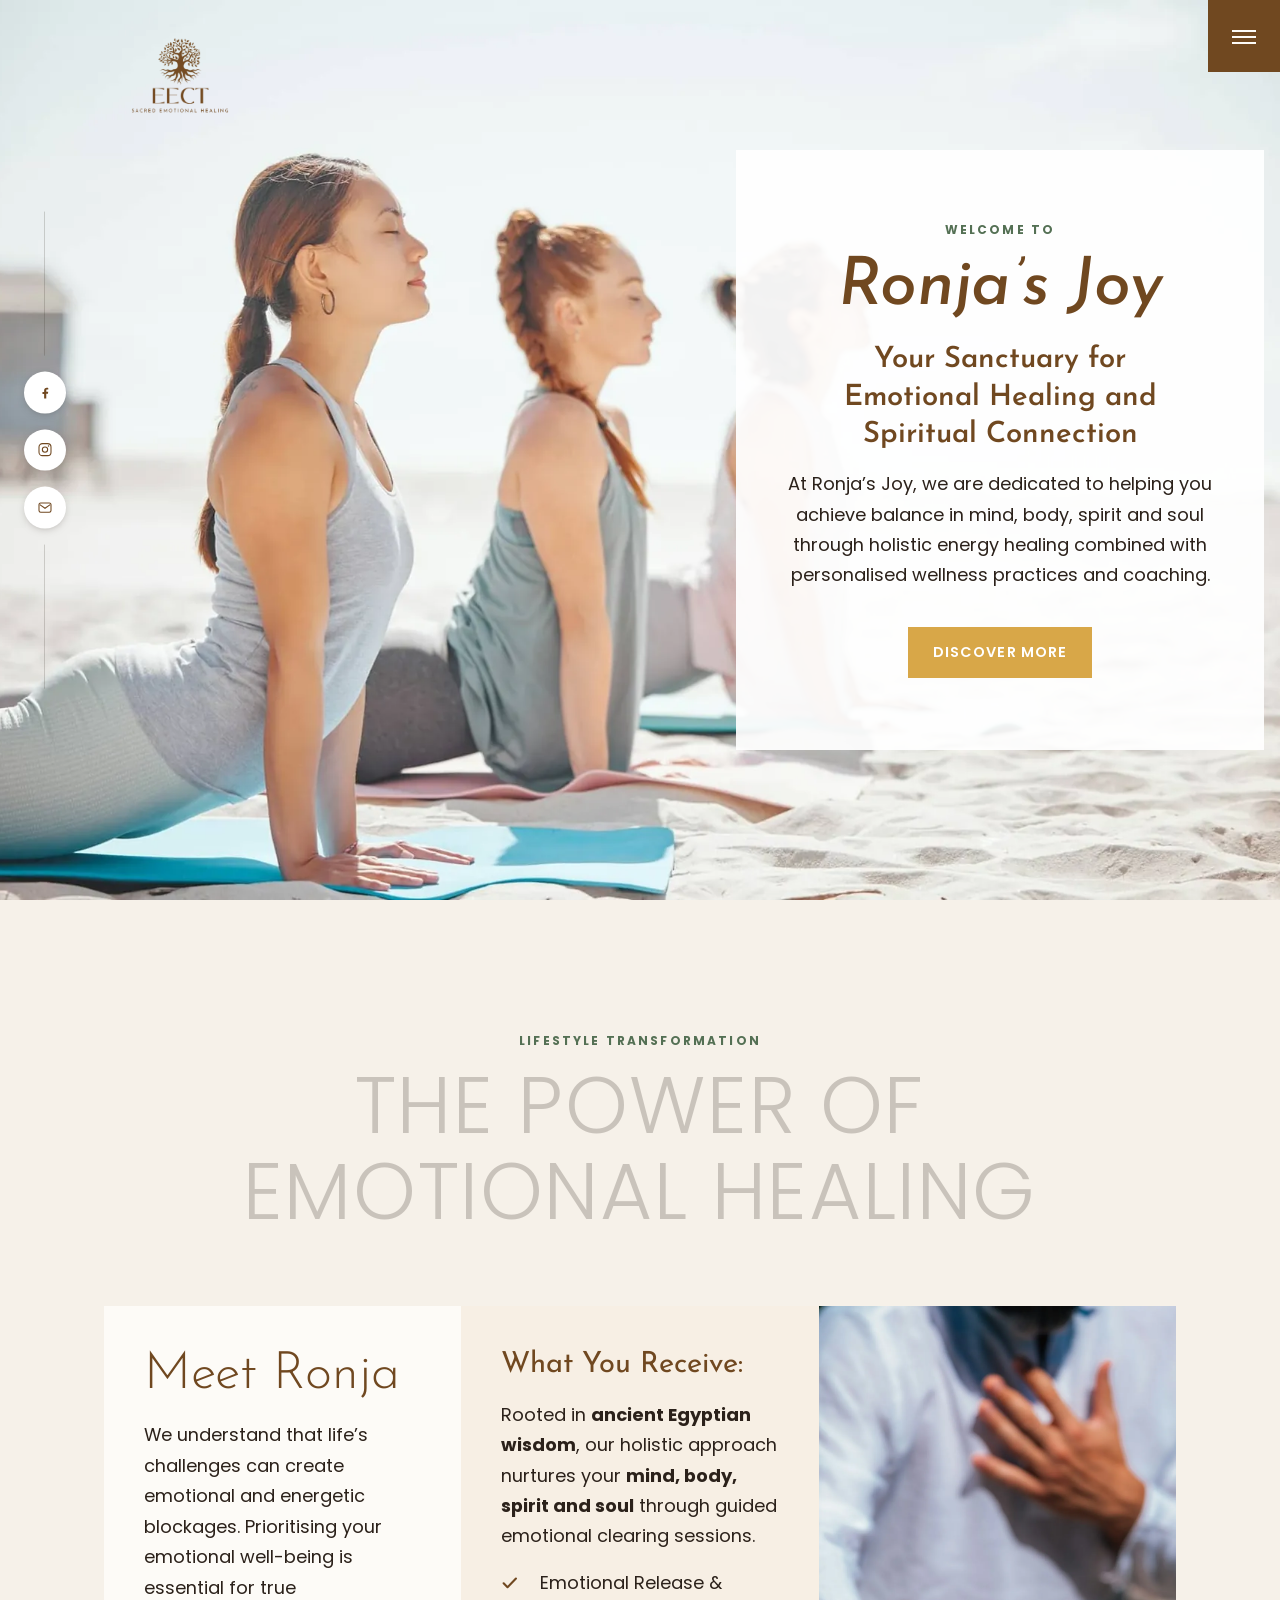
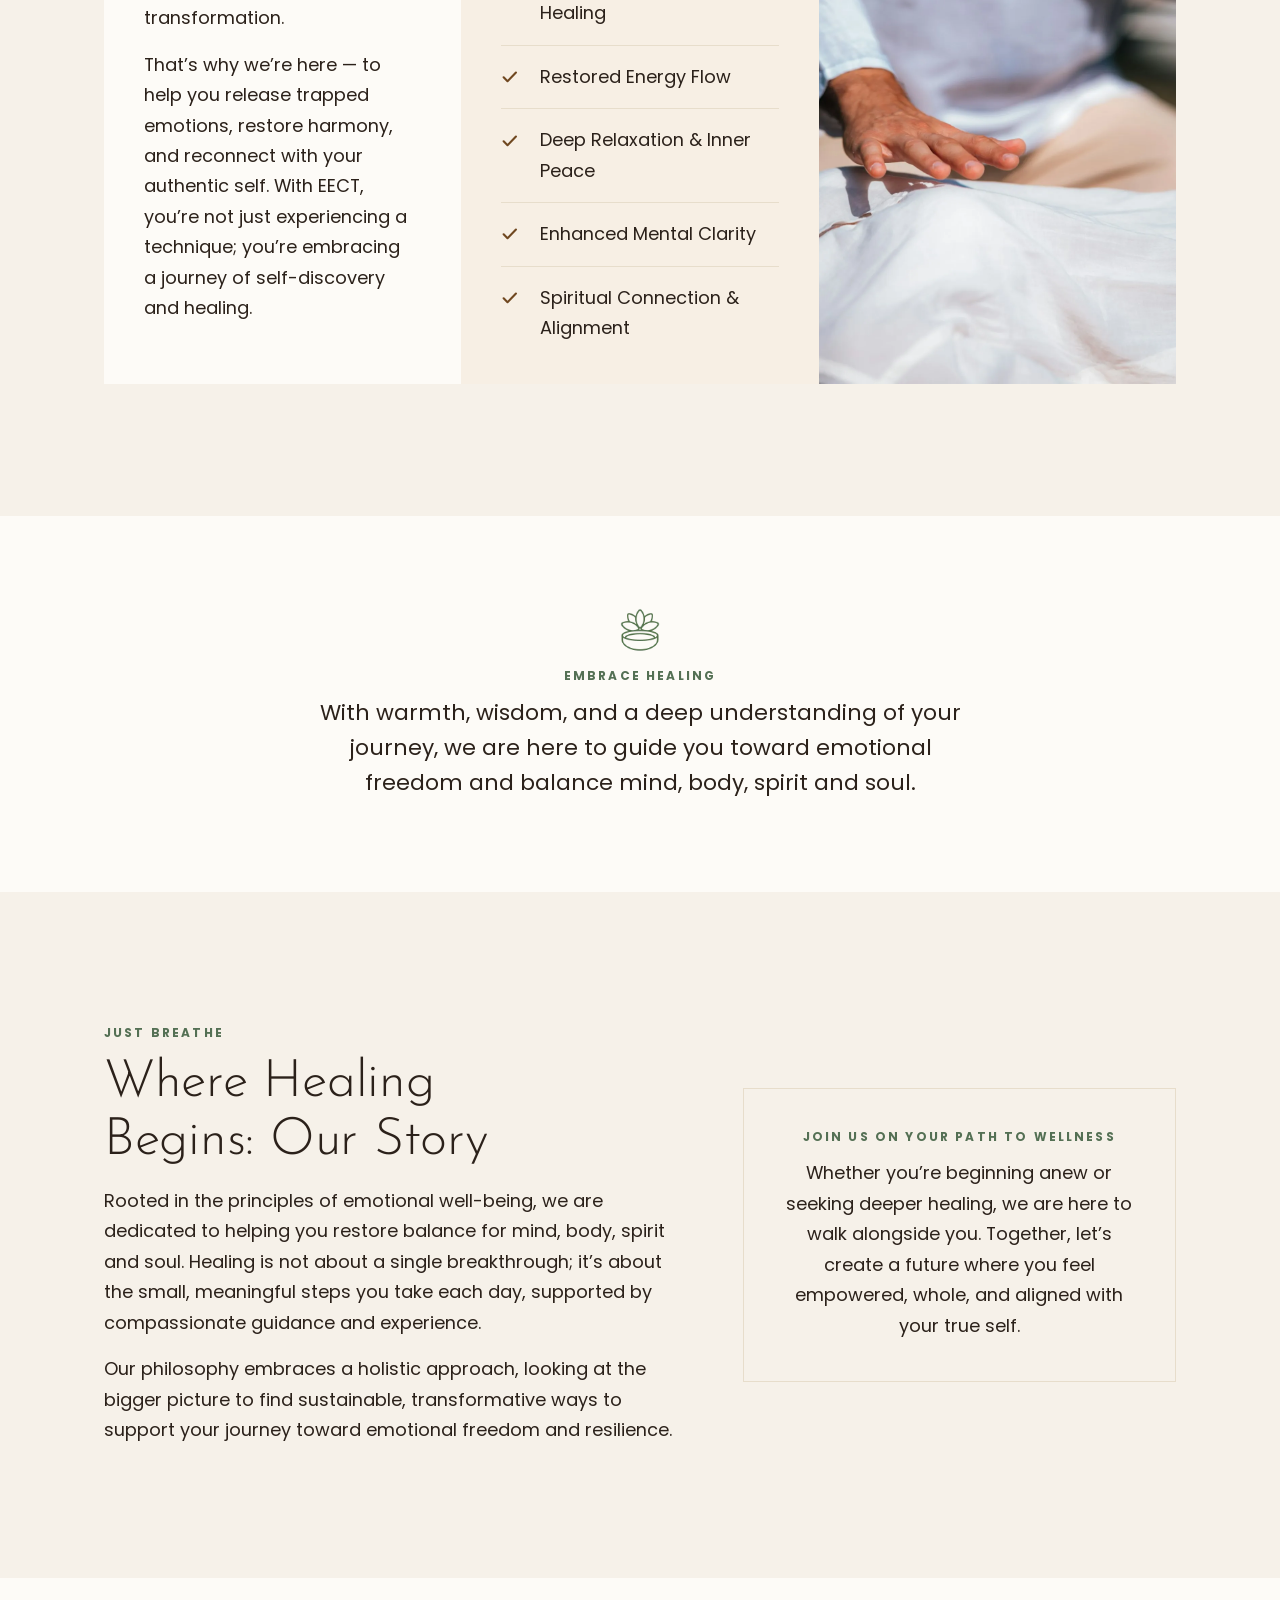
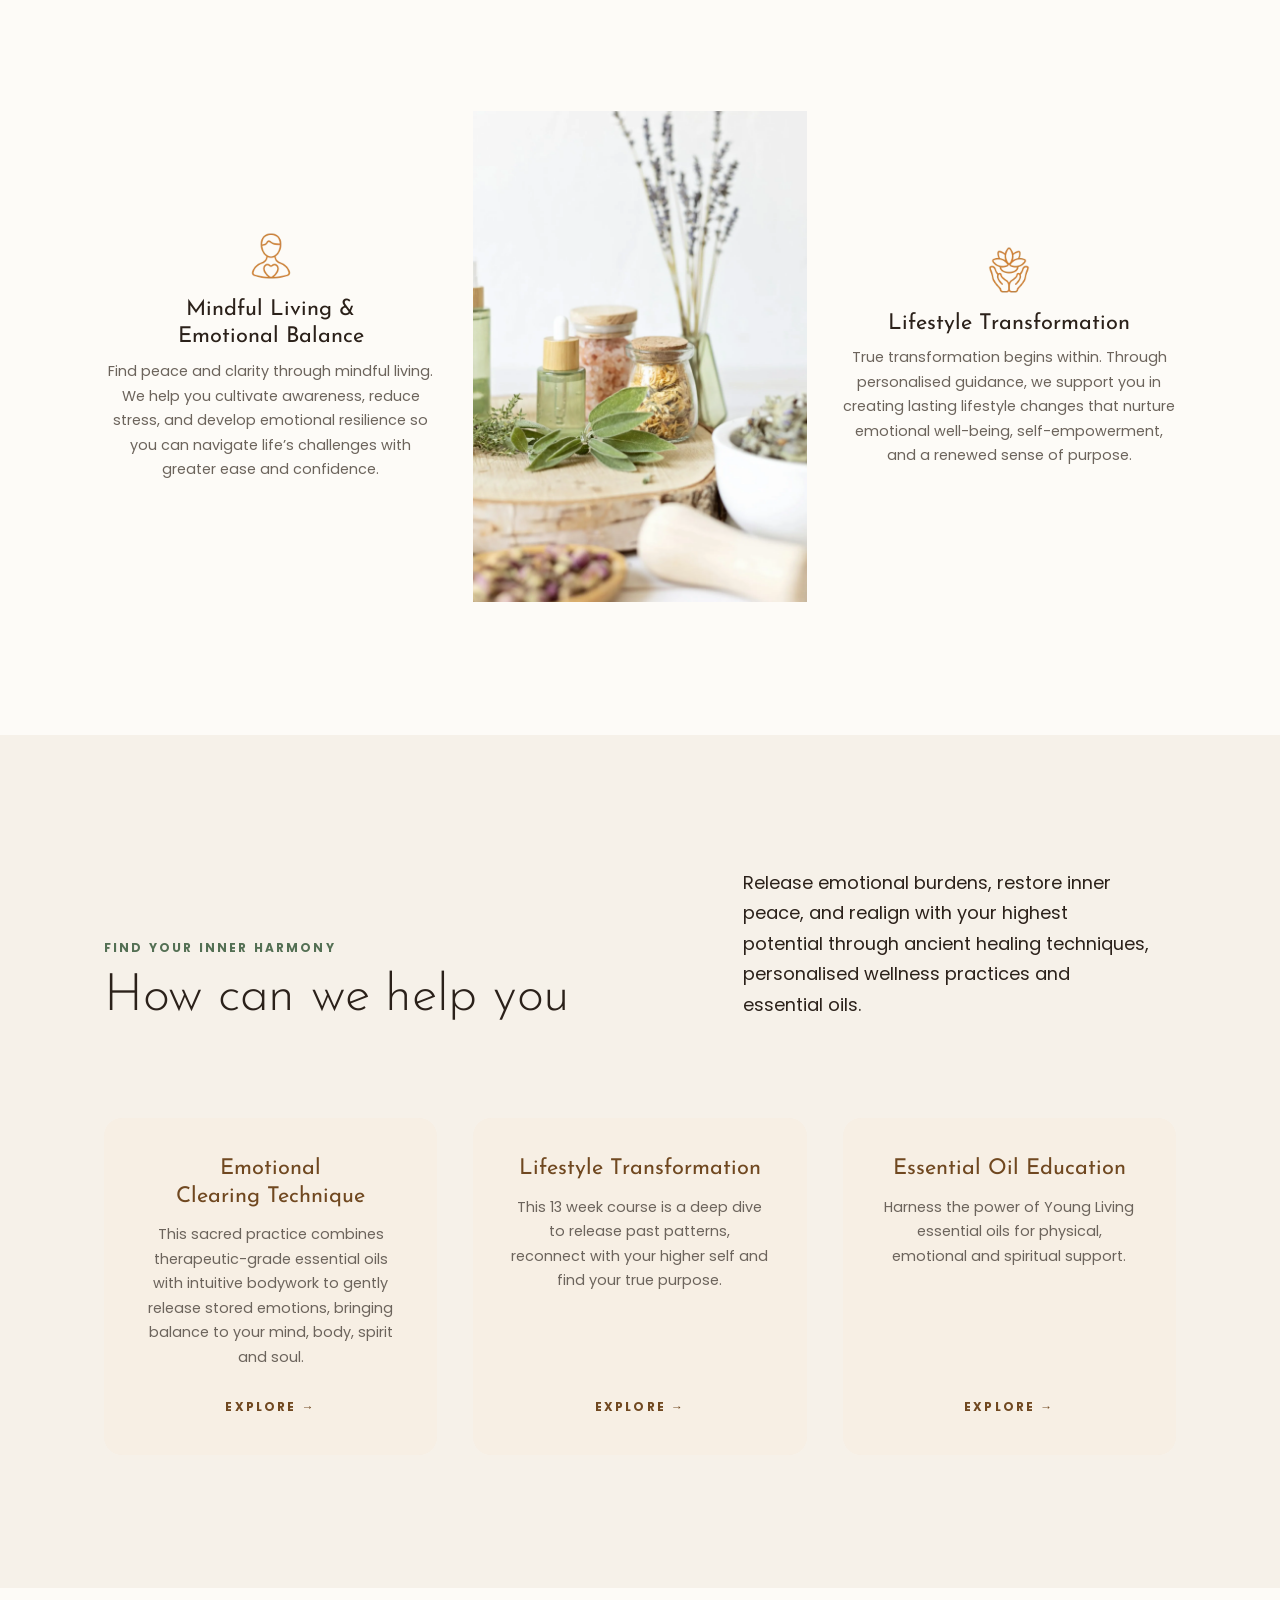
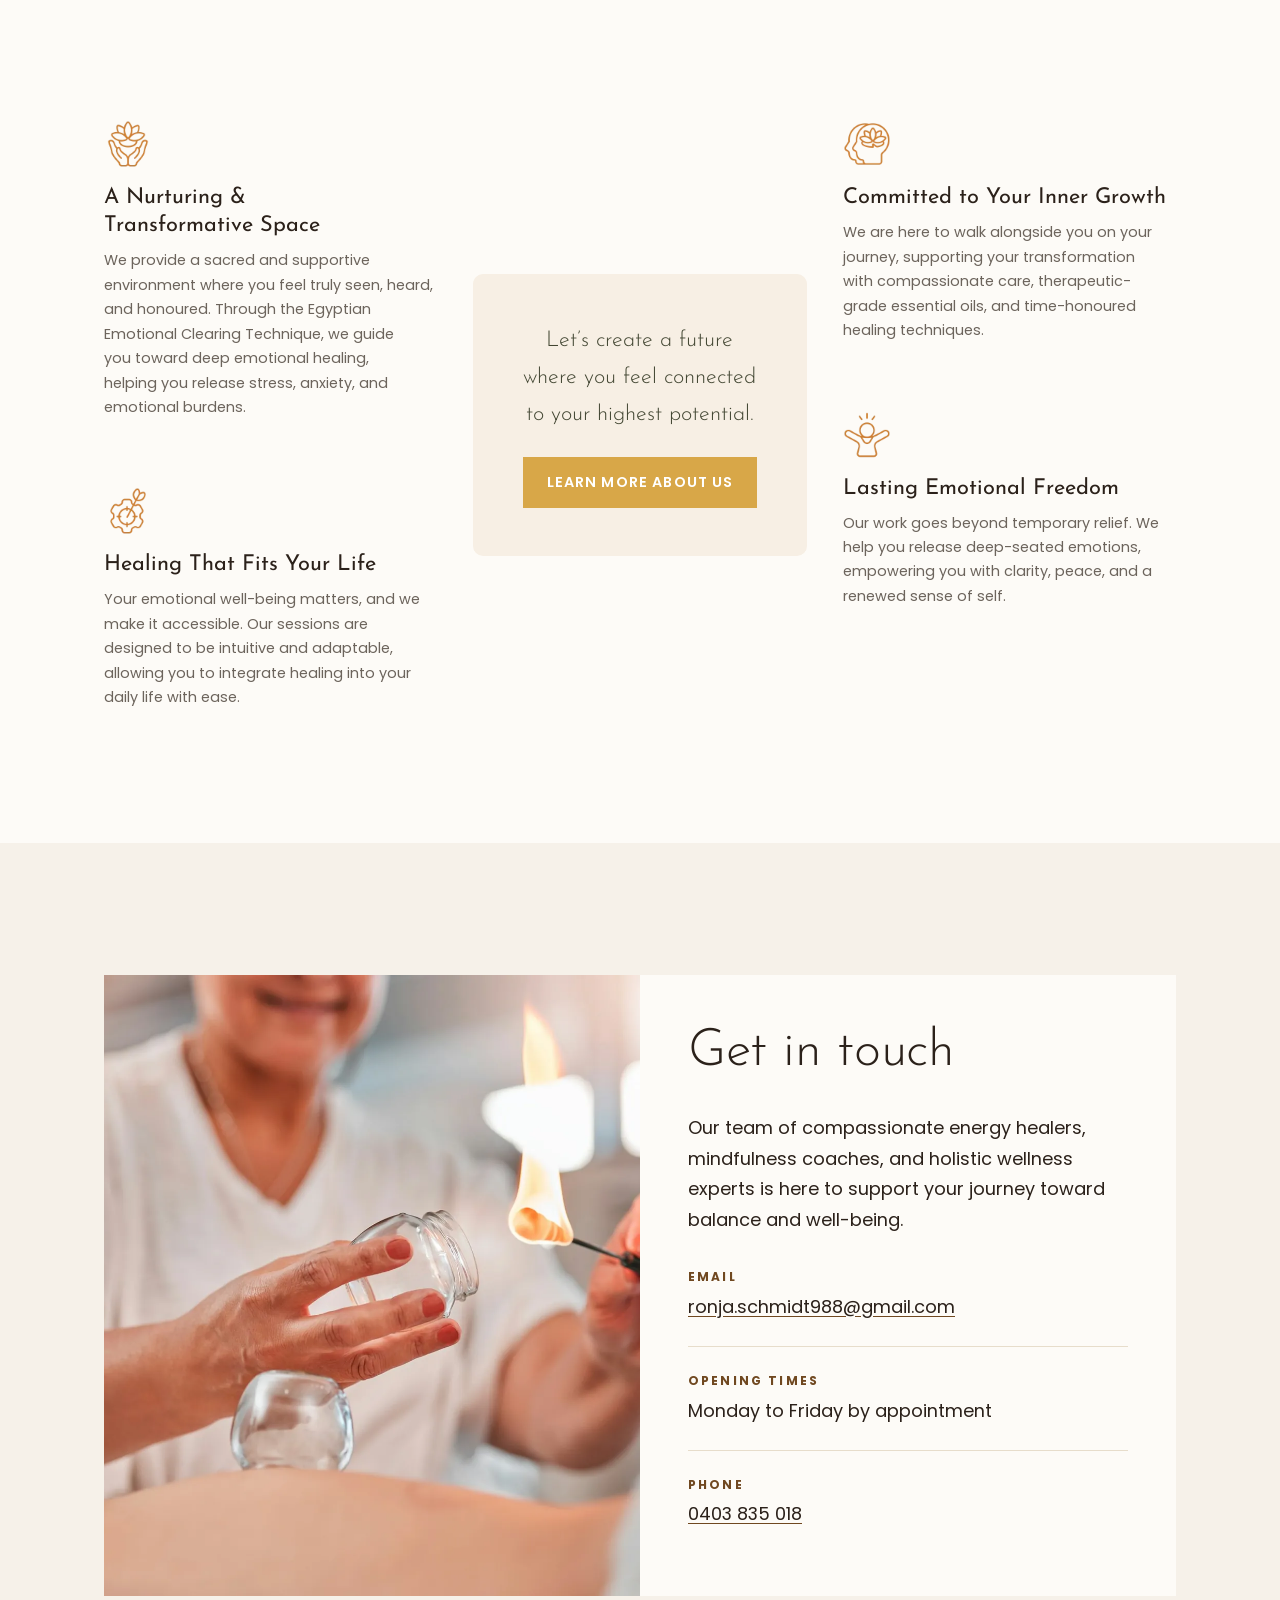
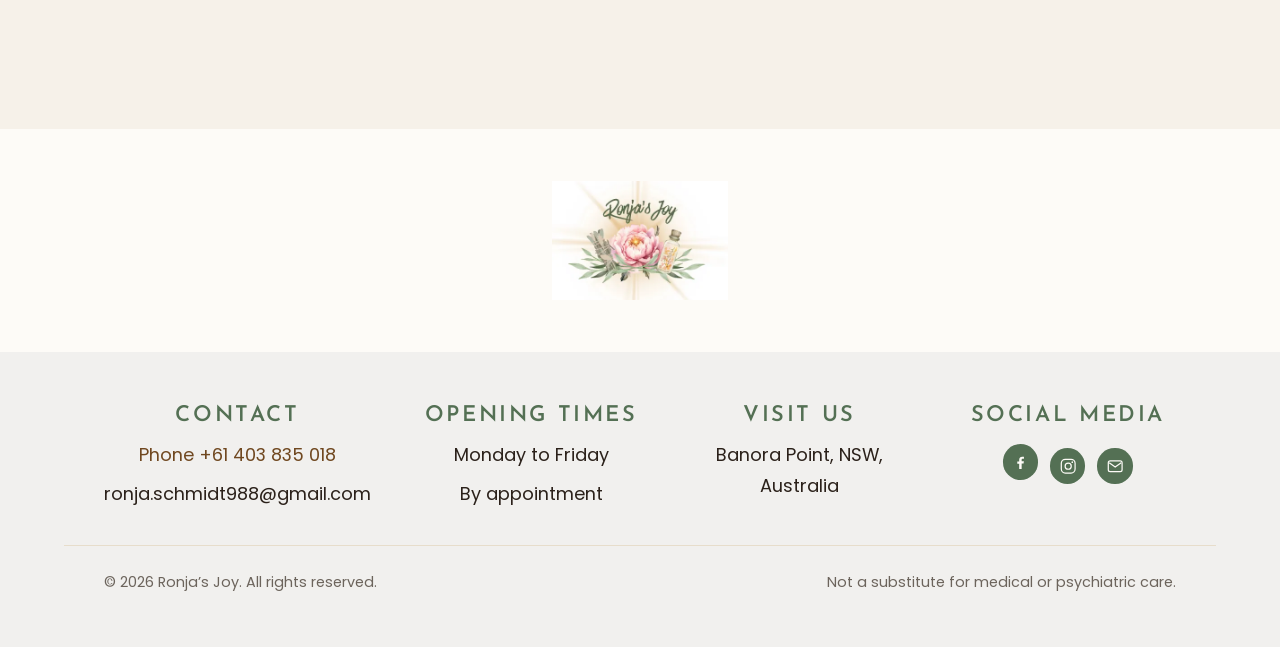
==== index.html @ b01e65f5 "Match hero and footer to the reference; square white-label buttons Buttons now follow the live site " ====
<!DOCTYPE html>
<html lang="en-AU">
<head>
<meta charset="utf-8">
<meta name="viewport" content="width=device-width, initial-scale=1">
<title>Ronja&rsquo;s Joy — Egyptian Emotional Clearing Technique</title>
<meta name="description" content="Ronja&#x27;s Joy offers the Egyptian Emotional Clearing Technique in Banora Point, NSW — holistic energy healing, personalised wellness practices and essential oil education.">
<link rel="icon" href="assets/img/favicon.svg" type="image/svg+xml">
<link rel="preconnect" href="https://fonts.googleapis.com">
<link rel="preconnect" href="https://fonts.gstatic.com" crossorigin>
<link href="https://fonts.googleapis.com/css2?family=Josefin+Sans:ital,wght@0,300;0,400;0,500;0,600;1,400;1,500;1,600&family=Poppins:wght@300;400;500;600&display=swap" rel="stylesheet">
<link rel="stylesheet" href="assets/styles.css">
<script src="assets/site.js" defer></script>
</head>
<body>

<a class="skip-link" href="#main">Skip to content</a>

<!-- ============================ SHARED HEADER ============================ -->
<header class="site-header">
  <div class="wrap header-inner">
    <a class="logo" href="index.html">
      <img src="assets/img/EECT-logo.webp" width="1563" height="1563" alt="Ronja’s Joy — EECT, Sacred Emotional Healing">
    </a>
  </div>
</header>

<button class="nav-toggle" type="button" data-nav-toggle aria-expanded="false" aria-controls="primary-nav">
  <span class="bars" aria-hidden="true"><span></span><span></span><span></span></span>
  <span data-nav-toggle-label>Menu</span>
</button>

      <ul class="social social-rail">
        <li><a href="#facebook-placeholder"><svg viewBox="0 0 24 24" aria-hidden="true" focusable="false"><path fill="currentColor" d="M13.9 21v-7.4h2.5l.4-2.9h-2.9V8.9c0-.8.2-1.4 1.4-1.4h1.6V4.9c-.3 0-1.2-.1-2.3-.1-2.3 0-3.9 1.4-3.9 4v2.2H8.2v2.9h2.5V21z"/></svg><span class="visually-hidden">Facebook</span></a></li>
        <li><a href="#instagram-placeholder"><svg viewBox="0 0 24 24" aria-hidden="true" focusable="false"><g fill="none" stroke="currentColor" stroke-width="1.6"><rect x="3" y="3" width="18" height="18" rx="5.2"/><circle cx="12" cy="12" r="4"/></g><circle cx="17.3" cy="6.7" r="1.1" fill="currentColor"/></svg><span class="visually-hidden">Instagram</span></a></li>
        <li><a href="mailto:ronja.schmidt988@gmail.com"><svg viewBox="0 0 24 24" aria-hidden="true" focusable="false"><g fill="none" stroke="currentColor" stroke-width="1.6"><rect x="3" y="5" width="18" height="14" rx="2.5"/><path d="m4.2 7.6 7.8 5.4 7.8-5.4"/></g></svg><span class="visually-hidden">Email</span></a></li>
      </ul>

<nav class="primary-nav" id="primary-nav" data-open="false" aria-label="Primary">
  <ul class="nav-list">
        <li><a href="index.html" aria-current="page">Home</a></li>
        <li><a href="about.html">About Us</a></li>
        <li><a href="services.html">Services</a></li>
        <li><a href="events.html">Events</a></li>
        <li><a href="contact.html">Contact Us</a></li>
  </ul>
      <ul class="social">
        <li><a href="#facebook-placeholder"><svg viewBox="0 0 24 24" aria-hidden="true" focusable="false"><path fill="currentColor" d="M13.9 21v-7.4h2.5l.4-2.9h-2.9V8.9c0-.8.2-1.4 1.4-1.4h1.6V4.9c-.3 0-1.2-.1-2.3-.1-2.3 0-3.9 1.4-3.9 4v2.2H8.2v2.9h2.5V21z"/></svg><span class="visually-hidden">Facebook</span></a></li>
        <li><a href="#instagram-placeholder"><svg viewBox="0 0 24 24" aria-hidden="true" focusable="false"><g fill="none" stroke="currentColor" stroke-width="1.6"><rect x="3" y="3" width="18" height="18" rx="5.2"/><circle cx="12" cy="12" r="4"/></g><circle cx="17.3" cy="6.7" r="1.1" fill="currentColor"/></svg><span class="visually-hidden">Instagram</span></a></li>
        <li><a href="mailto:ronja.schmidt988@gmail.com"><svg viewBox="0 0 24 24" aria-hidden="true" focusable="false"><g fill="none" stroke="currentColor" stroke-width="1.6"><rect x="3" y="5" width="18" height="14" rx="2.5"/><path d="m4.2 7.6 7.8 5.4 7.8-5.4"/></g></svg><span class="visually-hidden">Email</span></a></li>
      </ul>
</nav>

<main id="main">

  <!-- HERO — photograph beside a raised card of centred text -->
  <section class="hero-split">
    <div class="hero-media"><img src="assets/img/team-yoga-on-beach-relax-meditation-in-nature-and-zen-during-pilates-class-at-the-sea-collaborati-1.webp" width="1800" height="1201" alt="Three people in a slow, grounded practice on the beach at sunrise."></div>
    <div class="hero-card">
      <div class="stack">
        <p class="eyebrow">Welcome to</p>
        <h1>Ronja&rsquo;s Joy</h1>
        <p class="hero-promise">Your Sanctuary for Emotional Healing and Spiritual Connection</p>
        <p>At Ronja&rsquo;s Joy, we are dedicated to helping you achieve balance in mind, body, spirit and soul through holistic energy healing combined with personalised wellness practices and coaching.</p>
        <div class="btn-row" style="justify-content:center">
          <a class="btn btn--primary" href="about.html">Discover more</a>
        </div>
      </div>
    </div>
  </section>

  <!-- Oversized pale divider heading -->
  <section class="section section--linen section--flush-bottom">
    <div class="wrap stack stack--center">
      <p class="eyebrow">Lifestyle Transformation</p>
      <p class="watermark">The Power of Emotional Healing</p>
    </div>
  </section>

  <!-- Meet Ronja | What You Receive | photograph -->
  <section class="section section--flush-top section--linen">
    <div class="wrap trio trio--flush">
      <div class="trio-card">
        <h2>Meet Ronja</h2>
        <p>We understand that life&rsquo;s challenges can create emotional and energetic blockages. Prioritising your emotional well-being is essential for true transformation.</p>
        <p>That&rsquo;s why we&rsquo;re here &mdash; to help you release trapped emotions, restore harmony, and reconnect with your authentic self. With EECT, you&rsquo;re not just experiencing a technique; you&rsquo;re embracing a journey of self-discovery and healing.</p>
      </div>
      <div class="trio-card trio-card--beige">
        <h3>What You Receive:</h3>
        <p>Rooted in <strong>ancient Egyptian wisdom</strong>, our holistic approach nurtures your <strong>mind, body, spirit and soul</strong> through guided emotional clearing sessions.</p>
        <ul class="checklist">
          <li><span class="tick" aria-hidden="true"><svg viewBox="0 0 20 20" fill="none" stroke="currentColor" stroke-width="2.4" stroke-linecap="round" stroke-linejoin="round"><path d="m3 10.6 4.4 4.4L17 5.2"/></svg></span><span>Emotional Release &amp; Healing</span></li>
          <li><span class="tick" aria-hidden="true"><svg viewBox="0 0 20 20" fill="none" stroke="currentColor" stroke-width="2.4" stroke-linecap="round" stroke-linejoin="round"><path d="m3 10.6 4.4 4.4L17 5.2"/></svg></span><span>Restored Energy Flow</span></li>
          <li><span class="tick" aria-hidden="true"><svg viewBox="0 0 20 20" fill="none" stroke="currentColor" stroke-width="2.4" stroke-linecap="round" stroke-linejoin="round"><path d="m3 10.6 4.4 4.4L17 5.2"/></svg></span><span>Deep Relaxation &amp; Inner Peace</span></li>
          <li><span class="tick" aria-hidden="true"><svg viewBox="0 0 20 20" fill="none" stroke="currentColor" stroke-width="2.4" stroke-linecap="round" stroke-linejoin="round"><path d="m3 10.6 4.4 4.4L17 5.2"/></svg></span><span>Enhanced Mental Clarity</span></li>
          <li><span class="tick" aria-hidden="true"><svg viewBox="0 0 20 20" fill="none" stroke="currentColor" stroke-width="2.4" stroke-linecap="round" stroke-linejoin="round"><path d="m3 10.6 4.4 4.4L17 5.2"/></svg></span><span>Spiritual Connection &amp; Alignment</span></li>
        </ul>
      </div>
      <div class="trio-media"><img src="assets/img/reiki-healing-session-2.webp" width="1333" height="2000" alt="A practitioner&amp;rsquo;s hands resting gently during a healing session."></div>
    </div>
  </section>

  <!-- Embrace Healing -->
  <section class="section section--tight section--paper">
    <div class="wrap wrap--narrow stack stack--center">
      <img src="assets/img/Spa-1.webp" width="64" height="64" alt="" style="width:2.75rem;height:2.75rem">
      <p class="eyebrow">Embrace Healing</p>
      <p class="lede">With warmth, wisdom, and a deep understanding of your journey, we are here to guide you toward emotional freedom and balance mind, body, spirit and soul.</p>
    </div>
  </section>

  <!-- Our story | Join us panel -->
  <section class="section section--linen">
    <div class="wrap split split--wide-text">
      <div class="stack">
        <p class="eyebrow">Just Breathe</p>
        <h2>Where Healing Begins: Our Story</h2>
        <p>Rooted in the principles of emotional well-being, we are dedicated to helping you restore balance for mind, body, spirit and soul. Healing is not about a single breakthrough; it&rsquo;s about the small, meaningful steps you take each day, supported by compassionate guidance and experience.</p>
        <p>Our philosophy embraces a holistic approach, looking at the bigger picture to find sustainable, transformative ways to support your journey toward emotional freedom and resilience.</p>
      </div>
      <div class="bordered-panel stack stack--center">
        <p class="eyebrow">Join Us on Your Path to Wellness</p>
        <p>Whether you&rsquo;re beginning anew or seeking deeper healing, we are here to walk alongside you. Together, let&rsquo;s create a future where you feel empowered, whole, and aligned with your true self.</p>
      </div>
    </div>
  </section>

  <!-- Two icon blocks flanking a photograph -->
  <section class="section section--paper">
    <div class="wrap trio trio--flank">
      <article class="feature feature--center">
        <img src="assets/img/Wellbeing_updated-1.webp" width="64" height="64" alt="">
        <h3>Mindful Living &amp; Emotional Balance</h3>
        <p>Find peace and clarity through mindful living. We help you cultivate awareness, reduce stress, and develop emotional resilience so you can navigate life&rsquo;s challenges with greater ease and confidence.</p>
      </article>
      <div class="trio-media"><img src="assets/img/botanical-blends-herbs-essencial-oils-for-naturopathy-1.webp" width="1357" height="2000" alt="Essential oil bottles arranged with fresh herbs and botanicals."></div>
      <article class="feature feature--center">
        <img src="assets/img/Spirituality_updated-1.webp" width="64" height="64" alt="">
        <h3>Lifestyle Transformation</h3>
        <p>True transformation begins within. Through personalised guidance, we support you in creating lasting lifestyle changes that nurture emotional well-being, self-empowerment, and a renewed sense of purpose.</p>
      </article>
    </div>
  </section>

  <!-- Services -->
  <section class="section section--linen">
    <div class="wrap split split--wide-text intro-split">
      <div class="stack">
        <p class="eyebrow">Find Your Inner Harmony</p>
        <h2>How can we help you</h2>
      </div>
      <div class="stack">
        <p>Release emotional burdens, restore inner peace, and realign with your highest potential through ancient healing techniques, personalised wellness practices and essential oils.</p>
      </div>
    </div>
    <div class="wrap cards section-body">
      <a class="card card--beige" href="services.html#emotional-clearing">
        <h3>Emotional Clearing Technique</h3>
        <p>This sacred practice combines therapeutic-grade essential oils with intuitive bodywork to gently release stored emotions, bringing balance to your mind, body, spirit and soul.</p>
        <span class="card-more" aria-hidden="true">Explore &rarr;</span>
      </a>
      <a class="card card--beige" href="services.html#deep-emotional-healing">
        <h3>Lifestyle Transformation</h3>
        <p>This 13 week course is a deep dive to release past patterns, reconnect with your higher self and find your true purpose.</p>
        <span class="card-more" aria-hidden="true">Explore &rarr;</span>
      </a>
      <a class="card card--beige" href="services.html#essential-oil-education">
        <h3>Essential Oil Education</h3>
        <p>Harness the power of Young Living essential oils for physical, emotional and spiritual support.</p>
        <span class="card-more" aria-hidden="true">Explore &rarr;</span>
      </a>
    </div>
  </section>

  <!-- Four features flanking a pull panel -->
  <section class="section section--paper">
    <div class="wrap trio trio--flank">
      <div class="stack">
      <article class="feature">
        <img src="assets/img/Spirituality_updated-1.webp" width="64" height="64" alt="">
        <h3>A Nurturing &amp; Transformative Space</h3>
        <p>We provide a sacred and supportive environment where you feel truly seen, heard, and honoured. Through the Egyptian Emotional Clearing Technique, we guide you toward deep emotional healing, helping you release stress, anxiety, and emotional burdens.</p>
      </article>
      <article class="feature">
        <img src="assets/img/Target-life_updated-1.webp" width="64" height="64" alt="">
        <h3>Healing That Fits Your Life</h3>
        <p>Your emotional well-being matters, and we make it accessible. Our sessions are designed to be intuitive and adaptable, allowing you to integrate healing into your daily life with ease.</p>
      </article>
      </div>
      <div class="pull-panel">
        <p>Let&rsquo;s create a future where you feel connected to your highest potential.</p>
        <a class="btn btn--primary" href="about.html">Learn more about us</a>
      </div>
      <div class="stack">
      <article class="feature">
        <img src="assets/img/Relax_updated-1.webp" width="64" height="64" alt="">
        <h3>Committed to Your Inner Growth</h3>
        <p>We are here to walk alongside you on your journey, supporting your transformation with compassionate care, therapeutic-grade essential oils, and time-honoured healing techniques.</p>
      </article>
      <article class="feature">
        <img src="assets/img/Harmony_updated-1.webp" width="64" height="64" alt="">
        <h3>Lasting Emotional Freedom</h3>
        <p>Our work goes beyond temporary relief. We help you release deep-seated emotions, empowering you with clarity, peace, and a renewed sense of self.</p>
      </article>
      </div>
    </div>
  </section>

  <!-- Get in touch: photograph beside a raised card -->
  <section class="section section--linen">
    <div class="wrap contact-split">
      <div class="contact-media"><img src="assets/img/woman-hands-or-flame-for-cupping-therapy-in-spa-hotel-salon-or-holistic-chinese-treatment-for-pai-1.webp" width="1800" height="1201" alt="A warm treatment room during a holistic therapy session."></div>
      <div class="contact-card stack">
        <h2>Get in touch</h2>
        <p>Our team of compassionate energy healers, mindfulness coaches, and holistic wellness experts is here to support your journey toward balance and well-being.</p>
        <dl class="detail-list">
          <div><dt>Email</dt><dd><a href="mailto:ronja.schmidt988@gmail.com">ronja.schmidt988@gmail.com</a></dd></div>
          <div><dt>Opening times</dt><dd>Monday to Friday by appointment</dd></div>
          <div><dt>Phone</dt><dd><a href="tel:+61403835018">0403 835 018</a></dd></div>
        </dl>
      </div>
    </div>
  </section>

</main>

<button class="to-top" type="button" data-to-top aria-label="Back to top">
  <svg viewBox="0 0 24 24" fill="none" stroke="currentColor" stroke-width="2.2" stroke-linecap="round" stroke-linejoin="round" aria-hidden="true"><path d="m6 15 6-6 6 6"/></svg>
</button>

<!-- ============================ SHARED FOOTER ============================ -->
<div class="footer-mark">
  <a href="index.html"><img src="assets/img/3904BA5A-FEE7-421E-B417-78B92854837F-e1760334611894.webp" width="392" height="266" alt="Ronja’s Joy"></a>
</div>

<footer class="site-footer">
  <div class="wrap footer-grid">
    <div class="footer-col">
      <h2>Contact</h2>
      <ul><li><a href="tel:+61403835018">Phone +61 403 835 018</a></li>
      <li><a href="mailto:ronja.schmidt988@gmail.com">ronja.schmidt988@gmail.com</a></li></ul>
    </div>
    <div class="footer-col">
      <h2>Opening Times</h2>
      <ul><li>Monday to Friday</li><li>By appointment</li></ul>
    </div>
    <div class="footer-col">
      <h2>Visit Us</h2>
      <ul><li>Banora Point, NSW, Australia</li></ul>
    </div>
    <div class="footer-col">
      <h2>Social Media</h2>
      <ul class="social">
        <li><a href="#facebook-placeholder"><svg viewBox="0 0 24 24" aria-hidden="true" focusable="false"><path fill="currentColor" d="M13.9 21v-7.4h2.5l.4-2.9h-2.9V8.9c0-.8.2-1.4 1.4-1.4h1.6V4.9c-.3 0-1.2-.1-2.3-.1-2.3 0-3.9 1.4-3.9 4v2.2H8.2v2.9h2.5V21z"/></svg><span class="visually-hidden">Facebook</span></a></li>
        <li><a href="#instagram-placeholder"><svg viewBox="0 0 24 24" aria-hidden="true" focusable="false"><g fill="none" stroke="currentColor" stroke-width="1.6"><rect x="3" y="3" width="18" height="18" rx="5.2"/><circle cx="12" cy="12" r="4"/></g><circle cx="17.3" cy="6.7" r="1.1" fill="currentColor"/></svg><span class="visually-hidden">Instagram</span></a></li>
        <li><a href="mailto:ronja.schmidt988@gmail.com"><svg viewBox="0 0 24 24" aria-hidden="true" focusable="false"><g fill="none" stroke="currentColor" stroke-width="1.6"><rect x="3" y="5" width="18" height="14" rx="2.5"/><path d="m4.2 7.6 7.8 5.4 7.8-5.4"/></g></svg><span class="visually-hidden">Email</span></a></li>
      </ul>
    </div>
  </div>

  <div class="wrap footer-bottom">
    <p>&copy; 2026 Ronja&rsquo;s Joy. All rights reserved.</p>
    <p>Not a substitute for medical or psychiatric care.</p>
  </div>
</footer>

</body>
</html>
---- assets/styles.css ----
/* ==========================================================================
   Wildlight Wellness — single stylesheet
   Everything derives from the tokens in :root. Change the six brand colours
   there and the whole site follows.
   Sections:  1 Tokens  2 Reset  3 Typography  4 Layout  5 Components
              6 Header/Nav  7 Hero + breathing ring  8 Page blocks
              9 Footer  10 Responsive  11 Reduced motion
   ========================================================================== */

/* --------------------------------------------------------------------------
   1. TOKENS  — brand colours live here (see README "Swap in your own content")
   -------------------------------------------------------------------------- */
:root {
  /* Brand palette — warm, earthy, muted.
     Every mix below was contrast-checked; see README "Colour and contrast". */
  --ink:   #2B211A;   /* body text, dark bands (warm near-black) */
  --sage:  #586848;   /* olive, sampled from the footer logo mark */
  --brass: #704820;   /* THE brand brown, sampled from the EECT logo */
  --linen: #F6F1E9;   /* warm cream page base */
  --mist:  #E7DDCB;   /* warm sand; cards, dividers */
  --paper: #FDFBF7;   /* warm off-white raised surfaces */
  --gold:  #D8A748;   /* CTA buttons, taken from the live site */
  --green: #547054;   /* eyebrows and social chips (darkened from the live
                         site's lighter green, which missed AA on cream) */
  --card:  #F7EFE4;   /* beige content cards */

  /* Derived roles — nothing below should use a raw hex value.
     The mix percentages are chosen so each role clears WCAG AA (4.5:1)
     against the surface it sits on. Changing them can break that. */
  --bg-base:      var(--linen);
  --bg-raised:    var(--paper);
  --bg-band:      var(--ink);
  --text:         var(--ink);
  --text-muted:   color-mix(in srgb, var(--ink) 68%, var(--linen));   /* 4.92 */
  --text-on-dark: var(--linen);
  --text-on-dark-muted: color-mix(in srgb, var(--linen) 74%, var(--ink)); /* 7.77 */
  --rule:         var(--mist);
  --rule-on-dark: color-mix(in srgb, var(--linen) 22%, var(--ink));
  --accent:       var(--brass);                                        /* 4.99 */
  --accent-deep:  color-mix(in srgb, var(--brass) 82%, var(--ink));    /* 5.94 */
  --accent-on-dark: color-mix(in srgb, var(--brass) 52%, var(--linen));/* 6.17 */
  --primary:      var(--sage);
  --primary-deep: color-mix(in srgb, var(--sage) 52%, var(--ink));     /* 5.72 */
  /* Button fill: sage is too light to carry cream text on its own. */
  --primary-fill: color-mix(in srgb, var(--sage) 62%, var(--ink));     /* 5.45 */
  --scrim:        color-mix(in srgb, var(--ink) 62%, transparent);

  /* Type */
  --font-display: "Josefin Sans", "Avenir Next", "Segoe UI", Helvetica, Arial, sans-serif;
  --font-body: "Poppins", "Helvetica Neue", Arial, sans-serif;

  /* Modular scale — fluid from 375px to 1440px */
  --step--1: clamp(0.82rem, 0.79rem + 0.14vw, 0.9rem);
  --step-0:  clamp(1rem, 0.96rem + 0.2vw, 1.125rem);
  --step-1:  clamp(1.16rem, 1.09rem + 0.34vw, 1.4rem);
  --step-2:  clamp(1.4rem, 1.26rem + 0.7vw, 1.9rem);
  --step-3:  clamp(1.75rem, 1.5rem + 1.2vw, 2.5rem);
  --step-4:  clamp(2.1rem, 1.72rem + 1.9vw, 3.25rem);
  --step-5:  clamp(2.5rem, 1.94rem + 2.8vw, 4.15rem);

  --leading-tight: 1.12;
  --leading-snug: 1.28;
  --leading-body: 1.7;
  --tracking-eyebrow: 0.18em;

  /* Space */
  --space-3xs: 0.25rem;
  --space-2xs: 0.5rem;
  --space-xs:  0.75rem;
  --space-s:   1rem;
  --space-m:   1.5rem;
  --space-l:   2.25rem;
  --space-xl:  3.25rem;
  --space-2xl: clamp(3.5rem, 2.5rem + 4vw, 6rem);
  --space-3xl: clamp(5rem, 3.5rem + 6vw, 9rem);

  /* Shape */
  --radius-s: 4px;
  --radius-m: 10px;
  --radius-l: 18px;
  --radius-pill: 999px;

  --measure: 62ch;
  --wrap: 72rem;
  --wrap-narrow: 46rem;

  --shadow-soft: 0 1px 2px color-mix(in srgb, var(--ink) 6%, transparent),
                 0 10px 30px -18px color-mix(in srgb, var(--ink) 45%, transparent);

  --transition: 180ms ease;
}

/* --------------------------------------------------------------------------
   2. RESET
   -------------------------------------------------------------------------- */
*, *::before, *::after { box-sizing: border-box; }

html { -webkit-text-size-adjust: 100%; scroll-behavior: smooth; }

body {
  margin: 0;
  background: var(--bg-base);
  color: var(--text);
  font-family: var(--font-body);
  font-size: var(--step-0);
  line-height: var(--leading-body);
  -webkit-font-smoothing: antialiased;
  text-rendering: optimizeLegibility;
}

img, svg { max-width: 100%; display: block; }
img { height: auto; }

button, input, select, textarea { font: inherit; color: inherit; }

ul, ol { margin: 0; padding: 0; list-style: none; }

a { color: inherit; }

/* --------------------------------------------------------------------------
   3. TYPOGRAPHY
   -------------------------------------------------------------------------- */
h1, h2, h3, h4 {
  font-family: var(--font-display);
  font-weight: 300;
  line-height: var(--leading-tight);
  margin: 0;
  letter-spacing: -0.02em;
  text-wrap: balance;
}
h3, h4 { font-weight: 400; letter-spacing: 0; }
h1, h2 { letter-spacing: -0.005em; }

h1 { font-size: var(--step-5); }
h2 { font-size: var(--step-4); }
h3 { font-size: var(--step-2); line-height: var(--leading-snug); }
h4 { font-size: var(--step-1); line-height: var(--leading-snug); }

p { margin: 0; max-width: var(--measure); text-wrap: pretty; }

.eyebrow {
  display: block;
  font-family: var(--font-body);
  font-size: 0.75rem;
  font-weight: 700;
  line-height: 1.4;
  text-transform: uppercase;
  letter-spacing: var(--tracking-eyebrow);
  color: var(--green);
  margin: 0;
}

.subhead {
  font-family: var(--font-display);
  font-size: var(--step-1);
  font-weight: 300;
  line-height: var(--leading-snug);
  color: var(--text-muted);
  max-width: var(--measure);
}

.lede { font-size: var(--step-1); line-height: 1.6; }

.text-muted { color: var(--text-muted); }

/* The section rhythm: eyebrow > h2 > subhead > paragraphs > button.
   .stack gives every direct child the same vertical rhythm. */
.stack > * + * { margin-top: var(--space-s); }
.stack > .eyebrow + * { margin-top: var(--space-xs); }
.stack > * + .btn,
.stack > * + .btn-row { margin-top: var(--space-l); }
.stack > h2 + .subhead { margin-top: var(--space-xs); }

/* --------------------------------------------------------------------------
   4. LAYOUT
   -------------------------------------------------------------------------- */
.wrap {
  width: 100%;
  max-width: var(--wrap);
  margin-inline: auto;
  padding-inline: clamp(1.25rem, 0.6rem + 2.6vw, 2.5rem);
}
.wrap--narrow { max-width: var(--wrap-narrow); }

.section { padding-block: var(--space-3xl); }
.section--tight { padding-block: var(--space-2xl); }

/* Alternating tones */
.section--linen { background: var(--bg-base); }
.section--paper { background: var(--bg-raised); }

/* One full-width dark band per page */
.section--ink {
  background: var(--bg-band);
  color: var(--text-on-dark);
}
.section--ink .eyebrow { color: var(--accent-on-dark); }
.section--ink p { color: var(--text-on-dark-muted); }

/* Use a hairline OR whitespace between sections — never both. Applied only
   where two sections share the same background tone. */
.section--rule { border-top: 1px solid var(--rule); }

.grid { display: grid; gap: var(--space-l); }

.split {
  display: grid;
  gap: var(--space-xl);
  align-items: center;
}

/* Screen-reader-only utility */
.visually-hidden {
  position: absolute;
  width: 1px; height: 1px;
  padding: 0; margin: -1px;
  overflow: hidden;
  clip: rect(0 0 0 0);
  white-space: nowrap;
  border: 0;
}

/* --------------------------------------------------------------------------
   5. COMPONENTS
   -------------------------------------------------------------------------- */

/* Focus — always visible, always brass */
:focus-visible {
  outline: 2px solid var(--accent);
  outline-offset: 3px;
  border-radius: var(--radius-s);
}
.section--ink :focus-visible { outline-color: var(--accent-on-dark); }

/* Skip link */
.skip-link {
  position: absolute;
  left: var(--space-s);
  top: var(--space-s);
  z-index: 100;
  transform: translateY(-200%);
  background: var(--ink);
  color: var(--text-on-dark);
  padding: var(--space-2xs) var(--space-s);
  border-radius: var(--radius-pill);
  font-size: var(--step--1);
  text-decoration: none;
  transition: transform var(--transition);
}
.skip-link:focus { transform: translateY(0); }

/* Buttons */
.btn {
  display: inline-flex;
  align-items: center;
  gap: var(--space-2xs);
  padding: 0.85em 1.6em;
  border: 1px solid transparent;
  border-radius: 0;
  font-family: var(--font-body);
  font-size: var(--step--1);
  font-weight: 600;
  letter-spacing: 0.08em;
  text-transform: uppercase;
  text-decoration: none;
  cursor: pointer;
  transition: background-color var(--transition), color var(--transition),
              border-color var(--transition), transform var(--transition);
}
.btn:hover { transform: translateY(-1px); }
.btn:active { transform: translateY(0); }

.btn--primary {
  background: var(--gold);
  color: #FFFFFF;
}
.btn--primary:hover { background: var(--accent); color: #FFFFFF; }

.btn--ghost {
  background: transparent;
  color: var(--text);
  border-color: color-mix(in srgb, var(--ink) 28%, var(--linen));
}
.btn--ghost:hover { border-color: var(--accent); color: var(--accent-deep); }

.btn--on-ink {
  background: var(--gold);
  color: #FFFFFF;
}
.btn--on-ink:hover { background: var(--linen); color: var(--ink); }

.btn-row {
  display: flex;
  flex-wrap: wrap;
  gap: var(--space-s);
  align-items: center;
}

/* Quiet text link with a brass underline */
.link {
  color: var(--text);
  text-decoration: none;
  font-weight: 700;
  font-size: var(--step--1);
  letter-spacing: 0.06em;
  text-transform: uppercase;
  border-bottom: 1px solid var(--accent);
  padding-bottom: 2px;
  transition: color var(--transition), border-color var(--transition);
}
.link:hover { color: var(--accent-deep); }

/* Cards */
.card {
  background: var(--bg-raised);
  border: 1px solid var(--rule);
  border-radius: var(--radius-l);
  padding: var(--space-l);
  display: flex;
  flex-direction: column;
  gap: var(--space-xs);
  text-decoration: none;
  color: inherit;
  transition: border-color var(--transition), transform var(--transition),
              box-shadow var(--transition);
}
.section--paper .card { background: var(--bg-base); }
a.card:hover {
  border-color: var(--accent);
  transform: translateY(-3px);
  box-shadow: var(--shadow-soft);
}
.card h3 { font-size: var(--step-1); }
.card p { font-size: var(--step--1); color: var(--text-muted); }
.card .card-more {
  margin-top: auto;
  padding-top: var(--space-s);
  font-size: 0.75rem;
  font-weight: 700;
  letter-spacing: var(--tracking-eyebrow);
  text-transform: uppercase;
  color: var(--accent);
}

/* Benefits checklist with brass ticks */
.checklist { display: grid; gap: var(--space-s); }
.checklist li {
  display: grid;
  grid-template-columns: 1.4rem 1fr;
  gap: var(--space-s);
  align-items: start;
  padding-bottom: var(--space-s);
  border-bottom: 1px solid var(--rule);
}
.checklist li:last-child { border-bottom: 0; padding-bottom: 0; }
.checklist .tick { color: var(--accent); margin-top: 0.35em; }
.checklist .tick svg { width: 1.1rem; height: 1.1rem; }

/* Pillars */
.pillars { display: grid; gap: var(--space-l); }
.pillar { display: flex; flex-direction: column; gap: var(--space-xs); }
.pillar .icon {
  width: 2.75rem;
  height: 2.75rem;
  color: var(--primary-deep);
  margin-bottom: var(--space-2xs);
}
.pillar h3 { font-size: var(--step-1); }
.pillar p { color: var(--text-muted); font-size: var(--step--1); }

/* Media frame for placeholder illustrations */
.media {
  border-radius: var(--radius-l);
  overflow: hidden;
  background: var(--mist);
  border: 1px solid var(--rule);
}
.media img { width: 100%; aspect-ratio: 4 / 3; object-fit: cover; }
.media--portrait img { aspect-ratio: 3 / 4; }

/* What's-included list */
.included { display: grid; gap: var(--space-2xs); margin-top: var(--space-2xs); }
.included li {
  display: grid;
  grid-template-columns: 1.1rem 1fr;
  gap: var(--space-xs);
  align-items: start;
  font-size: var(--step--1);
  color: var(--text-muted);
}
.included .tick { color: var(--accent); margin-top: 0.3em; }
.included .tick svg { width: 0.85rem; height: 0.85rem; }

/* Testimonials */
.testimonials { display: grid; gap: var(--space-l); }
.testimonial {
  background: var(--bg-raised);
  border: 1px solid var(--rule);
  border-radius: var(--radius-l);
  padding: var(--space-l);
  display: flex;
  flex-direction: column;
  gap: var(--space-s);
}
.section--paper .testimonial { background: var(--bg-base); }
.testimonial blockquote {
  margin: 0;
  font-family: var(--font-display);
  font-size: var(--step-1);
  font-weight: 300;
  line-height: 1.45;
}
.testimonial blockquote::before { content: "\201C"; color: var(--accent); }
.testimonial blockquote::after { content: "\201D"; color: var(--accent); }
.testimonial figcaption {
  font-size: 0.75rem;
  text-transform: uppercase;
  letter-spacing: var(--tracking-eyebrow);
  color: var(--text-muted);
  margin-top: auto;
  padding-top: var(--space-2xs);
  border-top: 1px solid var(--rule);
}

/* Definition-style contact details */
.detail-list { display: grid; gap: var(--space-m); }
.detail-list > div {
  display: grid;
  gap: var(--space-3xs);
  padding-bottom: var(--space-m);
  border-bottom: 1px solid var(--rule);
}
.detail-list > div:last-child { border-bottom: 0; padding-bottom: 0; }
.detail-list dt {
  font-size: 0.75rem;
  font-weight: 700;
  text-transform: uppercase;
  letter-spacing: var(--tracking-eyebrow);
  color: var(--accent);
}
.detail-list dd { margin: 0; font-size: var(--step-0); }
.detail-list dd a { text-decoration-color: var(--accent); text-underline-offset: 3px; }

/* Form */
.form {
  background: var(--bg-base);
  border: 1px solid var(--rule);
  border-radius: var(--radius-l);
  padding: clamp(1.25rem, 0.8rem + 2vw, 2.25rem);
  display: grid;
  gap: var(--space-m);
}
.section--paper .form { background: var(--bg-raised); }
.field { display: grid; gap: var(--space-2xs); }
.field label {
  font-size: 0.75rem;
  font-weight: 700;
  text-transform: uppercase;
  letter-spacing: var(--tracking-eyebrow);
  color: var(--text-muted);
}
.field .hint { font-size: var(--step--1); color: var(--text-muted); }
.field input,
.field select,
.field textarea {
  width: 100%;
  padding: 0.75rem 0.9rem;
  background: var(--paper);
  border: 1px solid var(--mist);
  border-radius: var(--radius-m);
  color: var(--text);
  transition: border-color var(--transition), box-shadow var(--transition);
}
.field textarea { min-height: 8.5rem; resize: vertical; }
.field input:hover,
.field select:hover,
.field textarea:hover { border-color: color-mix(in srgb, var(--sage) 70%, var(--mist)); }
.field input:focus,
.field select:focus,
.field textarea:focus {
  border-color: var(--accent);
  outline: 2px solid var(--accent);
  outline-offset: 1px;
}
.form-note { font-size: var(--step--1); color: var(--text-muted); }

/* Inline form success message — revealed by assets/site.js */
.form-status {
  display: none;
  gap: var(--space-xs);
  align-items: start;
  padding: var(--space-s) var(--space-m);
  border: 1px solid var(--sage);
  border-left: 3px solid var(--accent);
  border-radius: var(--radius-m);
  background: color-mix(in srgb, var(--sage) 14%, var(--paper));
  font-size: var(--step--1);
}
.form-status.is-visible { display: flex; }
.form-status svg { width: 1.1rem; height: 1.1rem; color: var(--accent); flex: none; margin-top: 0.2em; }
.form-status p { max-width: 46ch; }
.form-status strong { font-weight: 700; }

/* --------------------------------------------------------------------------
   6. HEADER + NAV
   -------------------------------------------------------------------------- */
.site-header {
  position: absolute;
  top: 0; left: 0; right: 0;
  z-index: 50;
  background: transparent;
  border-bottom: 0;
}

.header-inner {
  display: flex;
  align-items: center;
  justify-content: flex-start;
  gap: var(--space-m);
  min-height: 6rem;
}

.logo {
  display: inline-flex;
  align-items: center;
  gap: var(--space-2xs);
  text-decoration: none;
  color: var(--text);
  font-family: var(--font-display);
  font-size: var(--step-1);
  line-height: 1;
  letter-spacing: -0.01em;
}
.logo img { width: 9.5rem; height: auto; flex: none; transition: opacity var(--transition); }
.logo:hover img { opacity: .8; }
.footer-brand .logo img { width: 11rem; height: auto; }

.nav-toggle {
  position: fixed;
  top: 0;
  right: 0;
  z-index: 60;
  display: inline-flex;
  align-items: center;
  justify-content: center;
  width: 4.5rem;
  height: 4.5rem;
  padding: 0;
  background: var(--brass);
  color: var(--paper);
  border: 0;
  border-radius: 0;
  cursor: pointer;
}
.nav-toggle:hover { background: var(--accent-deep); }
.nav-toggle .bars { width: 1.5rem; height: 1.2rem; }
.nav-toggle .bars span {
  display: block;
  height: 2px;
  background: currentColor;
  margin-block: 4px;
  transition: transform var(--transition), opacity var(--transition);
}
.nav-toggle[aria-expanded="true"] .bars span:nth-child(1) { transform: translateY(6px) rotate(45deg); }
.nav-toggle[aria-expanded="true"] .bars span:nth-child(2) { opacity: 0; }
.nav-toggle[aria-expanded="true"] .bars span:nth-child(3) { transform: translateY(-6px) rotate(-45deg); }
.nav-toggle [data-nav-toggle-label] { position: absolute; width: 1px; height: 1px; overflow: hidden; clip: rect(0 0 0 0); white-space: nowrap; }

.primary-nav { display: flex; align-items: center; gap: var(--space-l); }

.nav-list {
  display: flex;
  align-items: center;
  gap: var(--space-m);
}
.nav-list a {
  text-decoration: none;
  font-size: var(--step--1);
  letter-spacing: 0.02em;
  padding-block: 0.35rem;
  border-bottom: 1px solid transparent;
  transition: color var(--transition), border-color var(--transition);
}
.nav-list a:hover { color: var(--accent-deep); border-bottom-color: var(--accent); }
.nav-list a[aria-current="page"] { border-bottom-color: var(--accent); font-weight: 700; }

.social { display: flex; align-items: center; gap: var(--space-xs); }
.social a {
  display: inline-flex;
  color: var(--text-muted);
  transition: color var(--transition), transform var(--transition);
}
.social a:hover { color: var(--accent); transform: translateY(-1px); }
.social svg { width: 1.15rem; height: 1.15rem; }

/* --------------------------------------------------------------------------
   7. HERO + BREATHING RING
   -------------------------------------------------------------------------- */
.hero { padding-block: var(--space-3xl) var(--space-2xl); }
.hero-grid { display: grid; gap: var(--space-2xl); align-items: center; }
.hero h1 { margin-top: var(--space-xs); }
.hero .hero-promise {
  font-family: var(--font-display);
  font-size: var(--step-2);
  font-weight: 300;
  line-height: var(--leading-snug);
  color: var(--primary-deep);
  margin-top: var(--space-s);
  max-width: 22ch;
}

/* --- The one bold element: a slow concentric breathing ring --- */
.breath {
  display: grid;
  place-items: center;
  aspect-ratio: 1;
  width: min(100%, 26rem);
  margin-inline: auto;
  position: relative;
}
.breath-svg { width: 100%; height: auto; overflow: visible; }

.breath-halo,
.breath-ring,
.breath-core { transform-box: fill-box; transform-origin: center; }

.breath-halo {
  fill: color-mix(in srgb, var(--sage) 16%, transparent);
  stroke: none;
  animation: breathe 12s ease-in-out infinite;
}
.breath-ring {
  fill: none;
  stroke: var(--sage);
  stroke-width: 1.25;
  animation: breathe 12s ease-in-out infinite;
}
.breath-ring--outer {
  stroke: color-mix(in srgb, var(--brass) 60%, var(--linen));
  stroke-dasharray: 2 6;
  stroke-linecap: round;
  animation: breathe-wide 12s ease-in-out infinite;
}
.breath-core {
  fill: color-mix(in srgb, var(--sage) 30%, var(--paper));
  stroke: var(--brass);
  stroke-width: 0.75;
  animation: breathe 12s ease-in-out infinite;
}

/* 0–33% inhale (4s) · 33–50% hold · 50–83% exhale (4s) · 83–100% hold */
@keyframes breathe {
  0%   { transform: scale(0.74); }
  33%  { transform: scale(1); }
  50%  { transform: scale(1); }
  83%  { transform: scale(0.74); }
  100% { transform: scale(0.74); }
}
@keyframes breathe-wide {
  0%   { transform: scale(0.86) rotate(0deg); }
  33%  { transform: scale(1.04) rotate(6deg); }
  50%  { transform: scale(1.04) rotate(8deg); }
  83%  { transform: scale(0.86) rotate(14deg); }
  100% { transform: scale(0.86) rotate(14deg); }
}

.breath-label {
  position: absolute;
  inset: 0;
  display: grid;
  place-items: center;
  font-size: 0.75rem;
  font-weight: 700;
  text-transform: uppercase;
  letter-spacing: var(--tracking-eyebrow);
  color: var(--text-muted);
}
.breath-label span {
  grid-area: 1 / 1;
  opacity: 0;
  animation: label-in 12s ease-in-out infinite;
}
.breath-label span.is-out { animation-name: label-out; }
.breath-label .is-static { display: none; animation: none; opacity: 1; }

@keyframes label-in {
  0%, 4%    { opacity: 1; }
  42%       { opacity: 1; }
  50%, 96%  { opacity: 0; }
  100%      { opacity: 1; }
}
@keyframes label-out {
  0%, 46%   { opacity: 0; }
  54%, 92%  { opacity: 1; }
  100%      { opacity: 0; }
}

/* --- Photography-led hero: full-bleed image, text and ring over a scrim --- */
.hero-photo {
  position: relative;
  isolation: isolate;
  display: grid;
  align-items: center;
  min-height: min(86vh, 44rem);
  color: var(--text-on-dark);
  overflow: hidden;
}
.hero-photo-img {
  position: absolute;
  inset: 0;
  z-index: -2;
  width: 100%;
  height: 100%;
  object-fit: cover;
}
/* Strong enough that cream text clears AA even over a light photograph.
   If you swap in your own image, re-check the text contrast. */
.hero-photo-scrim {
  position: absolute;
  inset: 0;
  z-index: -1;
  background:
    linear-gradient(105deg,
      color-mix(in srgb, var(--ink) 88%, transparent) 0%,
      color-mix(in srgb, var(--ink) 72%, transparent) 48%,
      color-mix(in srgb, var(--ink) 46%, transparent) 100%);
}
.hero-photo-inner {
  display: grid;
  gap: var(--space-2xl);
  align-items: center;
  padding-block: var(--space-3xl);
}
.hero-photo .eyebrow { color: var(--accent-on-dark); }
.hero-photo h1 { margin-top: var(--space-xs); }
.hero-photo p { color: var(--text-on-dark-muted); }
.hero-photo .hero-promise {
  font-size: var(--step-2);
  font-weight: 300;
  line-height: var(--leading-snug);
  color: var(--text-on-dark);
  margin-top: var(--space-s);
  max-width: 20ch;
}
.hero-photo :focus-visible { outline-color: var(--accent-on-dark); }
.hero-photo .link { color: var(--text-on-dark); border-bottom-color: var(--accent-on-dark); }
.hero-photo .link:hover { color: var(--accent-on-dark); }

/* The breathing ring reads light when it sits on a photograph */
.breath--on-photo .breath-ring { stroke: color-mix(in srgb, var(--linen) 78%, transparent); }
.breath--on-photo .breath-ring--outer { stroke: var(--accent-on-dark); }
.breath--on-photo .breath-halo { fill: color-mix(in srgb, var(--linen) 12%, transparent); }
.breath--on-photo .breath-core {
  fill: color-mix(in srgb, var(--linen) 16%, transparent);
  stroke: var(--accent-on-dark);
}
.breath--on-photo .breath-label { color: var(--text-on-dark); }

/* --- Full-bleed image band, the rhythm between text sections --- */
.band-image { display: block; width: 100%; background: var(--mist); }
.band-image img {
  display: block;
  width: 100%;
  height: clamp(14rem, 36vw, 28rem);
  object-fit: cover;
}

/* --- Single-column, generously spaced text section --- */
.section--narrow .wrap { max-width: var(--wrap-narrow); }
.measure-wide { max-width: 54ch; }

/* --------------------------------------------------------------------------
   8. PAGE BLOCKS
   -------------------------------------------------------------------------- */
.page-head { padding-block: var(--space-2xl) var(--space-xl); }
.page-head h1 { font-size: var(--step-4); }

.service { padding-block: var(--space-3xl); }
.service .split { gap: var(--space-2xl); }
.service-price {
  font-size: 0.75rem;
  font-weight: 700;
  text-transform: uppercase;
  letter-spacing: var(--tracking-eyebrow);
  color: var(--text-muted);
}

.cta-band { text-align: left; }
.cta-band h2 { max-width: 18ch; }

/* --------------------------------------------------------------------------
   9. FOOTER
   -------------------------------------------------------------------------- */
.site-footer {
  background: var(--bg-base);
  border-top: 1px solid var(--rule);
  padding-block: var(--space-xl);
  font-size: var(--step--1);
}
.footer-grid { display: grid; gap: var(--space-l); }
.footer-brand { display: grid; gap: var(--space-2xs); }
.footer-col h2 {
  font-family: var(--font-body);
  font-size: 0.75rem;
  font-weight: 700;
  text-transform: uppercase;
  letter-spacing: var(--tracking-eyebrow);
  color: var(--accent);
  margin-bottom: var(--space-xs);
}
.footer-col li + li { margin-top: var(--space-2xs); }
.footer-col a { text-decoration: none; }
.footer-col a:hover { color: var(--accent-deep); text-decoration: underline; text-underline-offset: 3px; }
.footer-bottom {
  margin-top: var(--space-l);
  padding-top: var(--space-m);
  border-top: 1px solid var(--rule);
  display: flex;
  flex-wrap: wrap;
  gap: var(--space-s) var(--space-m);
  justify-content: space-between;
  align-items: center;
  color: var(--text-muted);
}
.footer-bottom p { font-size: var(--step--1); }

/* --------------------------------------------------------------------------
   10. RESPONSIVE — one breakpoint drives every layout change
       Auto-fit grids handle the sizes in between (375 / 768 / 1440 all clean).
   -------------------------------------------------------------------------- */

/* Flyout navigation panel, slides in from the right */
.primary-nav {
  position: fixed;
  inset: 0 0 0 auto;
  z-index: 55;
  width: min(100%, 26rem);
  display: flex;
  flex-direction: column;
  justify-content: center;
  gap: var(--space-xl);
  padding: var(--space-3xl) var(--space-2xl);
  background: var(--paper);
  box-shadow: -20px 0 60px -30px color-mix(in srgb, var(--ink) 60%, transparent);
}
.primary-nav[data-open="false"] { display: none; }

.nav-list { display: flex; flex-direction: column; align-items: stretch; gap: 0; }
.nav-list li + li { border-top: 1px solid var(--rule); }
.nav-list a {
  display: block;
  padding-block: var(--space-s);
  font-family: var(--font-display);
  font-size: var(--step-2);
  font-weight: 300;
  text-decoration: none;
  border-bottom: 0;
}
.nav-list a:hover { color: var(--accent); border-bottom: 0; }
.nav-list a[aria-current="page"] { color: var(--accent); font-weight: 400; border-bottom: 0; }
.primary-nav .social { justify-content: flex-start; }

/* Vertical social rail pinned to the left edge on wide screens */
.social-rail { display: none; }
@media (min-width: 62em) {
  .social-rail {
    position: fixed;
    left: var(--space-m);
    top: 50%;
    transform: translateY(-50%);
    z-index: 45;
    display: flex;
    flex-direction: column;
    gap: var(--space-s);
    align-items: center;
  }
  .social-rail::before,
  .social-rail::after {
    content: "";
    width: 1px;
    height: 9rem;
    background: color-mix(in srgb, var(--ink) 18%, transparent);
  }
  .social-rail a {
    display: grid;
    place-items: center;
    width: 2.6rem;
    height: 2.6rem;
    border-radius: 50%;
    background: #FFFFFF;
    color: var(--brass);
    box-shadow: 0 2px 10px -4px color-mix(in srgb, var(--ink) 50%, transparent);
    transition: color var(--transition), transform var(--transition);
  }
  .social-rail a:hover { color: var(--accent-deep); transform: translateY(-2px); }
  .social-rail svg { width: 1.05rem; height: 1.05rem; }
  .social-rail svg { width: 1rem; height: 1rem; }
}

.pillars { grid-template-columns: repeat(auto-fit, minmax(15rem, 1fr)); }
.cards { display: grid; gap: var(--space-l); grid-template-columns: repeat(auto-fit, minmax(15rem, 1fr)); }
.testimonials { grid-template-columns: repeat(auto-fit, minmax(15rem, 1fr)); }

@media (min-width: 54em) {

  .hero-grid { grid-template-columns: 1.05fr 0.95fr; }
  .hero-photo-inner { grid-template-columns: 1.1fr 0.9fr; }
  .split { grid-template-columns: 1fr 1fr; }
  .split--wide-text { grid-template-columns: 1.15fr 0.85fr; }

  /* Alternating image side on the services page */
  .split--reverse > *:first-child { order: 2; }

  .footer-grid { grid-template-columns: 1.4fr 1fr 1fr; gap: var(--space-xl); }

  .cta-band .split { align-items: center; }
}

/* --------------------------------------------------------------------------
   11. REDUCED MOTION — the breathing ring stops completely
   -------------------------------------------------------------------------- */
@media (prefers-reduced-motion: reduce) {
  html { scroll-behavior: auto; }

  *, *::before, *::after {
    animation-duration: 0.001ms !important;
    animation-iteration-count: 1 !important;
    transition-duration: 0.001ms !important;
  }

  /* Ring holds a static, mid-breath size; no label cycling at all. */
  .breath-halo,
  .breath-ring,
  .breath-core,
  .breath-ring--outer { animation: none !important; transform: scale(0.9); }
  .breath-ring--outer { transform: scale(0.98); }

  .breath-label span { animation: none !important; opacity: 0; }
  .breath-label .is-static { display: block; opacity: 1; }

  .btn:hover, .social a:hover, a.card:hover { transform: none; }
}

/* --------------------------------------------------------------------------
   12. SMALL UTILITIES
   -------------------------------------------------------------------------- */

/* The grid that follows a section intro block */
.section-body { margin-top: var(--space-2xl); }

/* Keep anchored sections clear of the sticky header */
[id] { scroll-margin-top: 6rem; }
.section-body-tight { margin-top: var(--space-m); }
.footer-social { margin-top: var(--space-2xs); }
.form-title { font-size: var(--step-2); }

/* --------------------------------------------------------------------------
   13. MIGRATED LAYOUT PATTERNS (from the original WordPress build)
   -------------------------------------------------------------------------- */

/* Full-bleed photographic band with a scrim, used for heroes and pull sections.
   The scrim is deliberately heavy so cream text clears AA over any photograph. */
.section--photo {
  position: relative;
  isolation: isolate;
  color: var(--text-on-dark);
  background: var(--ink);
}
.section--photo > .photo-bg {
  position: absolute;
  inset: 0;
  z-index: -2;
  width: 100%;
  height: 100%;
  object-fit: cover;
}
.section--photo::before {
  content: "";
  position: absolute;
  inset: 0;
  z-index: -1;
  background:
    linear-gradient(100deg,
      color-mix(in srgb, var(--ink) 82%, transparent) 0%,
      color-mix(in srgb, var(--ink) 62%, transparent) 55%,
      color-mix(in srgb, var(--ink) 40%, transparent) 100%),
    /* floor: guarantees a minimum darkness whatever the photograph */
    color-mix(in srgb, var(--ink) 45%, transparent);
}
.section--photo .eyebrow { color: var(--accent-on-dark); }
.section--photo h1, .section--photo h2, .section--photo h3, .section--photo h4 { color: var(--text-on-dark); }
/* These default to dark-on-light colours; on a photograph they must invert. */
.section--photo .hero-promise,
.section--photo .subhead,
.section--photo .checklist li,
.section--photo .faq dt { color: var(--text-on-dark); }
.section--photo .checklist li { border-bottom-color: var(--rule-on-dark); }
.section--photo .tick { color: var(--accent-on-dark); }
.section--photo .detail-list > div { border-bottom-color: var(--rule-on-dark); }
.section--photo .detail-list dt { color: var(--accent-on-dark); }
.section--photo .detail-list dd, .section--photo .detail-list dd a { color: var(--text-on-dark); }
.section--photo p { color: var(--text-on-dark-muted); }
.section--photo :focus-visible { outline-color: var(--accent-on-dark); }
.section--photo .link { color: var(--text-on-dark); border-bottom-color: var(--accent-on-dark); }
.hero--photo { min-height: min(82vh, 42rem); display: grid; align-items: center; }

/* Icon + heading + copy, used for "Why choose us" and the benefit rows */
.features { display: grid; gap: var(--space-xl); grid-template-columns: repeat(auto-fit, minmax(15rem, 1fr)); }
.feature { display: flex; flex-direction: column; gap: var(--space-2xs); }
.feature img { width: 3rem; height: 3rem; object-fit: contain; margin-bottom: var(--space-2xs); }
.feature h3, .feature h4 { font-size: var(--step-1); }
.feature p { font-size: var(--step--1); color: var(--text-muted); }
.section--ink .feature p, .section--photo .feature p { color: var(--text-on-dark-muted); }

/* Service detail rows, alternating image side */
.detail-row + .detail-row { margin-top: var(--space-3xl); }

/* Event / offer cards */
.offers { display: grid; gap: var(--space-l); grid-template-columns: repeat(auto-fit, minmax(18rem, 1fr)); }
.offer {
  display: flex;
  flex-direction: column;
  background: var(--bg-raised);
  border: 1px solid var(--rule);
  border-radius: var(--radius-l);
  overflow: hidden;
}
.section--paper .offer { background: var(--bg-base); }
.offer img { width: 100%; aspect-ratio: 3 / 2; object-fit: cover; }
.offer-body { display: flex; flex-direction: column; gap: var(--space-2xs); padding: var(--space-l); flex: 1; }
.offer-meta {
  font-size: 0.75rem;
  font-weight: 600;
  text-transform: uppercase;
  letter-spacing: var(--tracking-eyebrow);
  color: var(--accent);
}
.offer h3 { font-size: var(--step-1); }
.offer .offer-fee {
  font-family: var(--font-display);
  font-size: var(--step-2);
  font-weight: 400;
  color: var(--primary-deep);
}
.offer .offer-fee s { color: var(--text-muted); font-size: var(--step-0); margin-left: .35em; }
.offer p { font-size: var(--step--1); color: var(--text-muted); }
.offer .btn-row { margin-top: auto; padding-top: var(--space-s); }

/* Fees / FAQ definition rows */
.faq { display: grid; gap: 0; margin-top: var(--space-l); }
.faq > div { padding-block: var(--space-m); border-top: 1px solid var(--rule); }
.faq > div:last-child { border-bottom: 1px solid var(--rule); }
.faq dt { font-family: var(--font-display); font-size: var(--step-1); margin-bottom: var(--space-3xs); }
.faq dd { margin: 0; color: var(--text-muted); font-size: var(--step--1); max-width: var(--measure); }

/* A photo used as a plain full-width band between sections */
.photo-band img { display: block; width: 100%; height: clamp(14rem, 34vw, 26rem); object-fit: cover; }


/* --------------------------------------------------------------------------
   14. LAYOUT MATCHING THE LIVE SITE
   -------------------------------------------------------------------------- */

/* Split hero: photograph on one side, a raised card of centred text on the other */
.hero-split { display: grid; min-height: 100vh; background: var(--linen); }
.hero-split .hero-media { position: relative; min-height: 60vh; }
.hero-split .hero-media img { width: 100%; height: 100%; object-fit: cover; }
.hero-split .hero-card {
  display: grid;
  place-items: center;
  background: color-mix(in srgb, #FFFFFF 93%, transparent);
  padding: clamp(2.5rem, 1.5rem + 5vw, 4.5rem) clamp(1.5rem, 0.8rem + 3vw, 3.5rem);
}
.hero-split .hero-card > * { max-width: 30rem; text-align: center; }
.hero-split .hero-card p { margin-inline: auto; }
.hero-split .eyebrow { color: var(--green); }
.hero-split h1 {
  font-family: var(--font-display);
  font-style: italic;
  font-weight: 500;
  color: var(--brass);
  font-size: var(--step-5);
}
.hero-split .hero-promise {
  font-family: var(--font-display);
  font-weight: 600;
  color: var(--brass);
  font-size: var(--step-2);
  line-height: var(--leading-snug);
  max-width: 22ch;
  margin-inline: auto;
}
@media (min-width: 54em) {
  /* Photograph runs full width; the card floats over its right-hand side. */
  .hero-split { grid-template-columns: 1fr; }
  .hero-split .hero-media { grid-area: 1 / 1; min-height: 100vh; }
  .hero-split .hero-card {
    grid-area: 1 / 1;
    /* .hero-media is position:relative, so a static sibling would paint
       beneath it however late it appears in the DOM. */
    position: relative;
    z-index: 1;
    justify-self: end;
    align-self: center;
    width: min(44%, 33rem);
    margin: var(--space-s) var(--space-s) var(--space-s) 0;
  }
}

/* Centred section stack */
.stack--center { text-align: center; }
.stack--center > * { margin-inline: auto; }
.stack--center p { margin-inline: auto; }

/* Oversized pale display heading used as a section divider */
.watermark {
  text-align: center;
  font-size: clamp(2rem, 0.8rem + 5.4vw, 5rem);
  line-height: 1.08;
  text-transform: uppercase;
  letter-spacing: 0.02em;
  font-weight: 300;
  color: color-mix(in srgb, var(--ink) 22%, var(--linen));
  max-width: 18ch;
  margin-inline: auto;
}

/* Beige content cards */
.card--beige, .section--paper .card--beige { background: var(--card); border-color: transparent; text-align: center; }
.card--beige h3 { color: var(--brass); }
.card--beige .card-more { color: var(--accent); }

/* Centred feature tile */
.feature--center { text-align: center; align-items: center; }
.feature--center img { margin-inline: auto; }
.feature--center p { margin-inline: auto; }

/* Pull panel: a beige box with a centred line and a CTA */
.pull-panel {
  background: var(--card);
  border-radius: var(--radius-m);
  padding: clamp(1.75rem, 1rem + 3vw, 3rem);
  text-align: center;
  display: grid;
  gap: var(--space-m);
  place-items: center;
}
.pull-panel p { font-family: var(--font-display); font-size: var(--step-1); font-weight: 300; color: var(--primary-deep); }

/* Contact block: photo beside a raised card */
.contact-split { display: grid; gap: 0; align-items: stretch; }
.contact-split .contact-media img { width: 100%; height: 100%; min-height: 16rem; object-fit: cover; }
.contact-split .contact-card { background: var(--paper); padding: clamp(1.75rem, 1rem + 3vw, 3rem); display: grid; align-content: center; gap: var(--space-s); }
@media (min-width: 54em) { .contact-split { grid-template-columns: 1fr 1fr; } }

/* Footer: centred wordmark on white, then a tinted bar of columns */
.footer-mark { background: var(--paper); padding-block: var(--space-xl); display: grid; place-items: center; }
.footer-mark img { width: 11rem; height: auto; }
.site-footer { background: #F1F0EE; border-top: 0; }
.footer-grid { text-align: center; }
.footer-col h2 {
  color: var(--green);
  font-family: var(--font-display);
  font-size: var(--step-1);
  font-weight: 600;
  letter-spacing: 0.12em;
}
.footer-col li { font-size: var(--step-0); }
.footer-col li:first-child a[href^="tel"] { color: var(--accent); }
.footer-brand { display: none; }
.site-footer .social { justify-content: center; }
.site-footer .social a {
  display: grid; place-items: center;
  width: 2.2rem; height: 2.2rem; border-radius: 50%;
  background: var(--green); color: var(--paper);
}
.site-footer .social a:hover { background: var(--accent); }
@media (min-width: 54em) { .footer-grid { grid-template-columns: repeat(4, 1fr); } }

/* Three-up band: content cards flanking or beside a photograph */
.trio { display: grid; gap: var(--space-l); align-items: stretch; }
.trio-card { background: var(--paper); padding: clamp(1.5rem, 1rem + 2vw, 2.5rem); display: flex; flex-direction: column; gap: var(--space-s); }
.trio-card--beige { background: var(--card); }
.trio-card h2, .trio-card h3 { color: var(--brass); }
.trio-media img { width: 100%; height: 100%; min-height: 14rem; object-fit: cover; }
@media (min-width: 54em) {
  .trio { grid-template-columns: 1fr 1fr 1fr; }
  .trio--flank { align-items: center; }
}

/* Outlined panel used for the "join us" callout */
.bordered-panel { border: 1px solid var(--rule); padding: clamp(1.5rem, 1rem + 2vw, 2.5rem); }

/* --- Homepage refinements against the reference screenshots --- */

/* The three-up band reads as one continuous strip, not separated cards */
.trio--flush { gap: 0; }
.trio--flush .trio-media img { min-height: 100%; }

/* Let a heading sit tight against the band it introduces */
.section--flush-bottom { padding-bottom: var(--space-l); }
.section--flush-top { padding-top: var(--space-l); }

/* Section intro split: heading left, supporting line right, baseline aligned */
.intro-split { align-items: end; }
.intro-split .stack p { margin-bottom: 0.35em; }

/* Feature columns in the flanking layout align to the top so the two
   stacks start level regardless of how many lines each heading takes */
.trio--flank > .stack { align-self: start; display: grid; gap: var(--space-xl); }

/* Footer bar should run to the bottom of the document */
body { background: #F1F0EE; }
main { background: var(--linen); }


/* Back-to-top control, bottom right */
.to-top {
  position: fixed;
  right: 0;
  bottom: 0;
  z-index: 45;
  display: grid;
  place-items: center;
  width: 3.25rem;
  height: 3.25rem;
  background: var(--brass);
  color: #FFFFFF;
  border: 0;
  cursor: pointer;
  opacity: 0;
  pointer-events: none;
  transition: opacity var(--transition), background var(--transition);
}
.to-top.is-visible { opacity: 1; pointer-events: auto; }
.to-top:hover { background: var(--accent-deep); }
.to-top svg { width: 1.1rem; height: 1.1rem; }
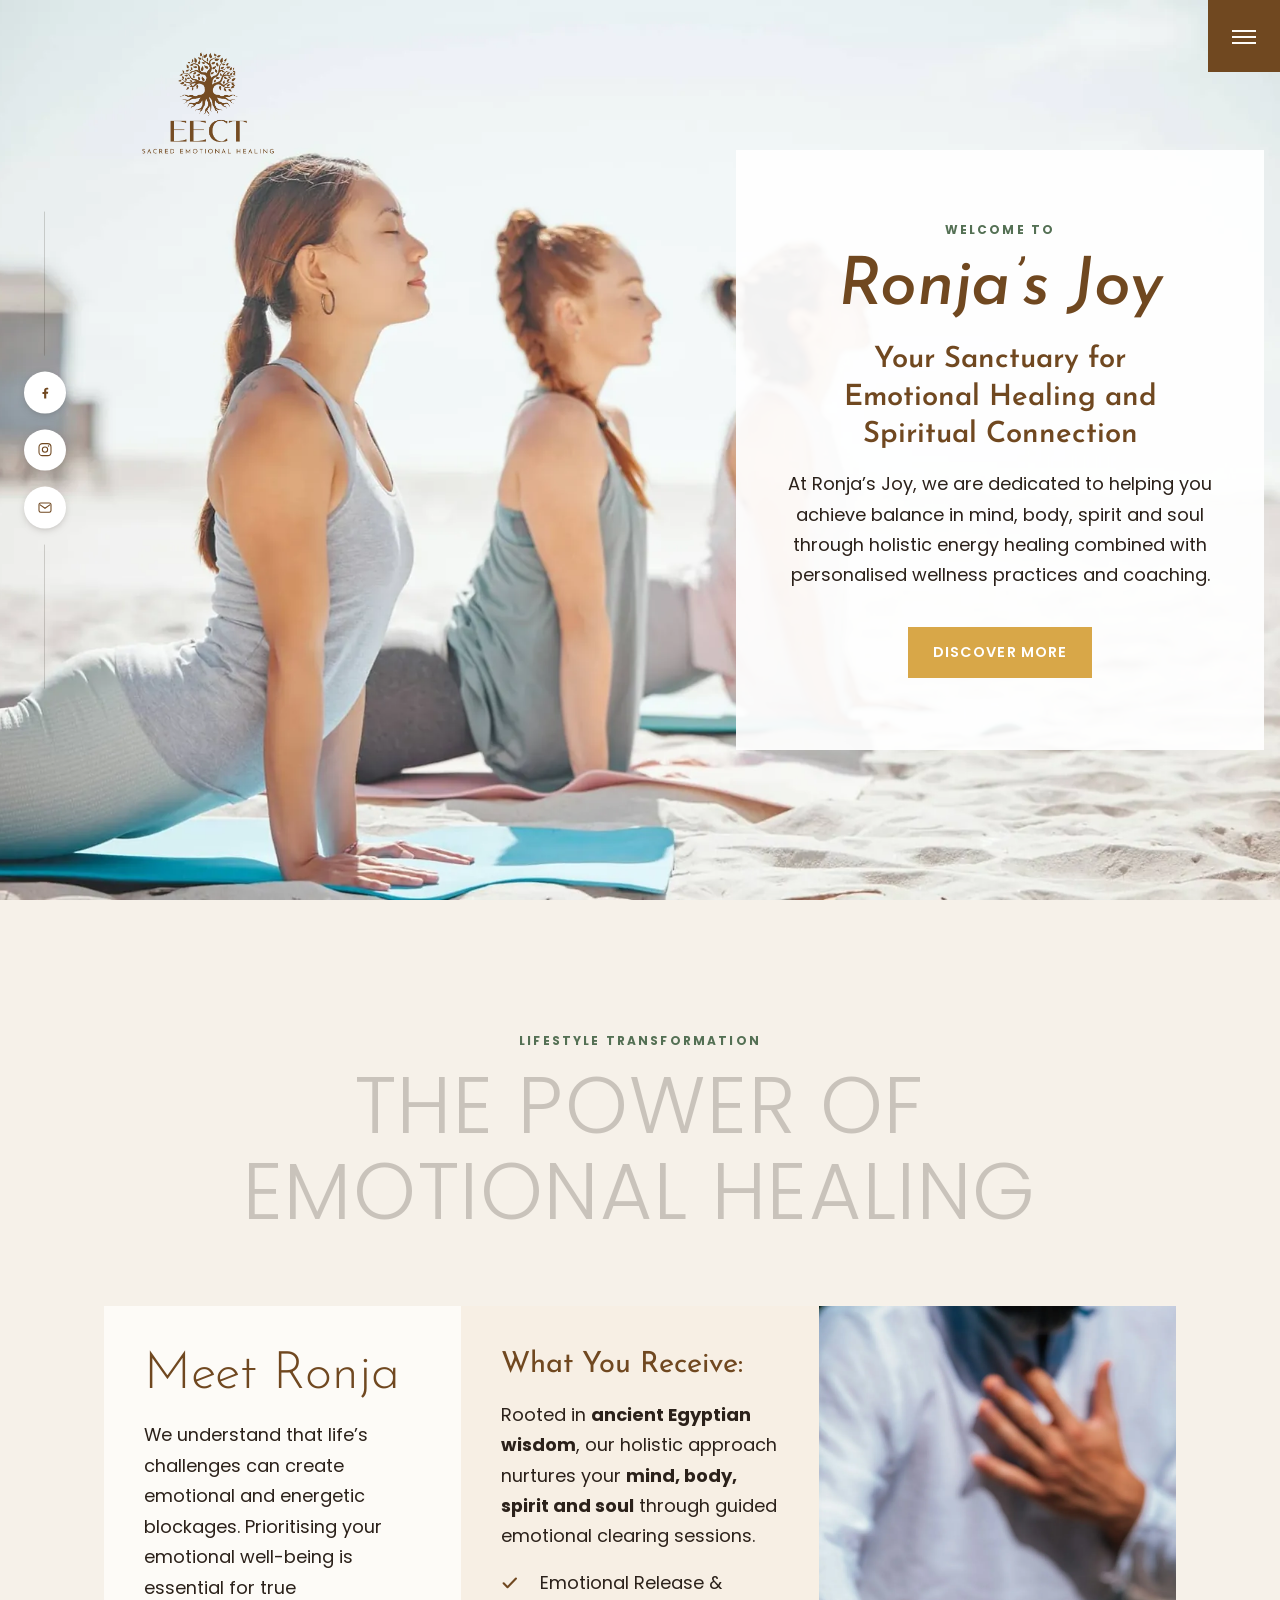
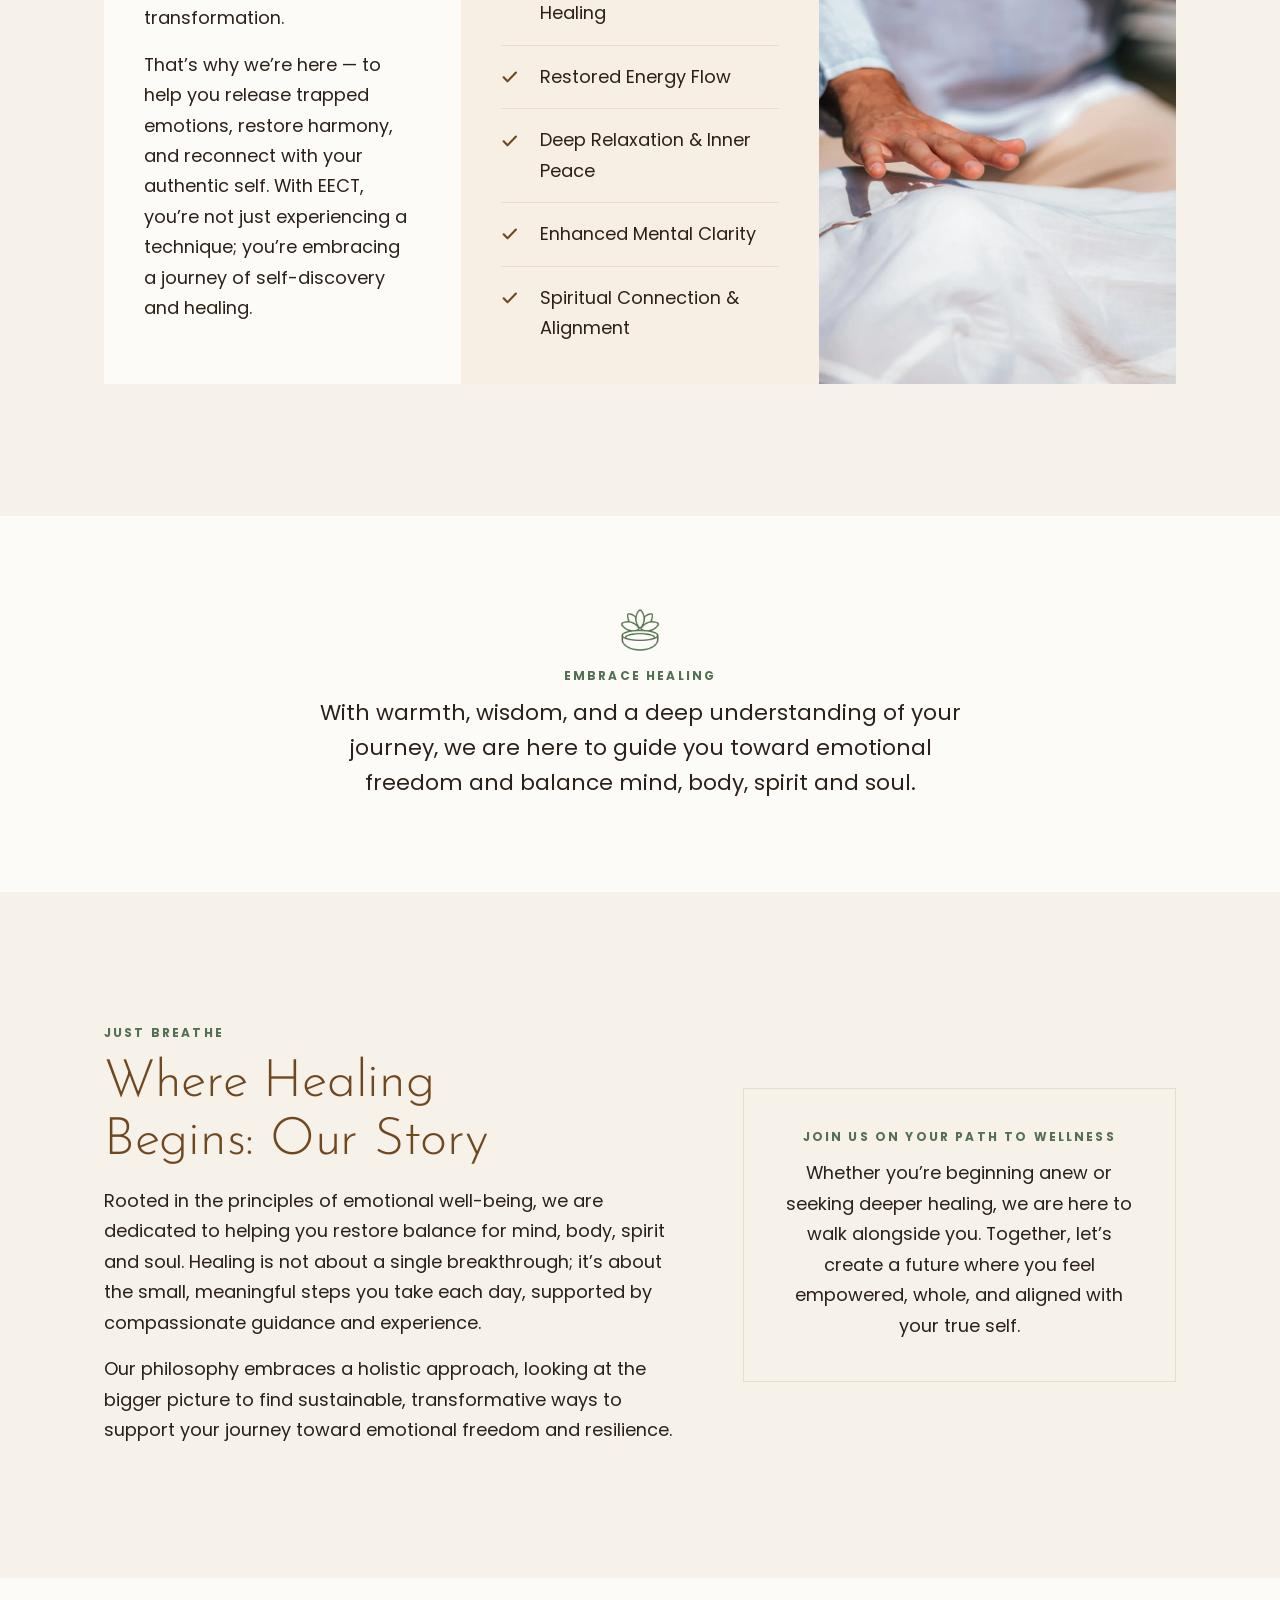
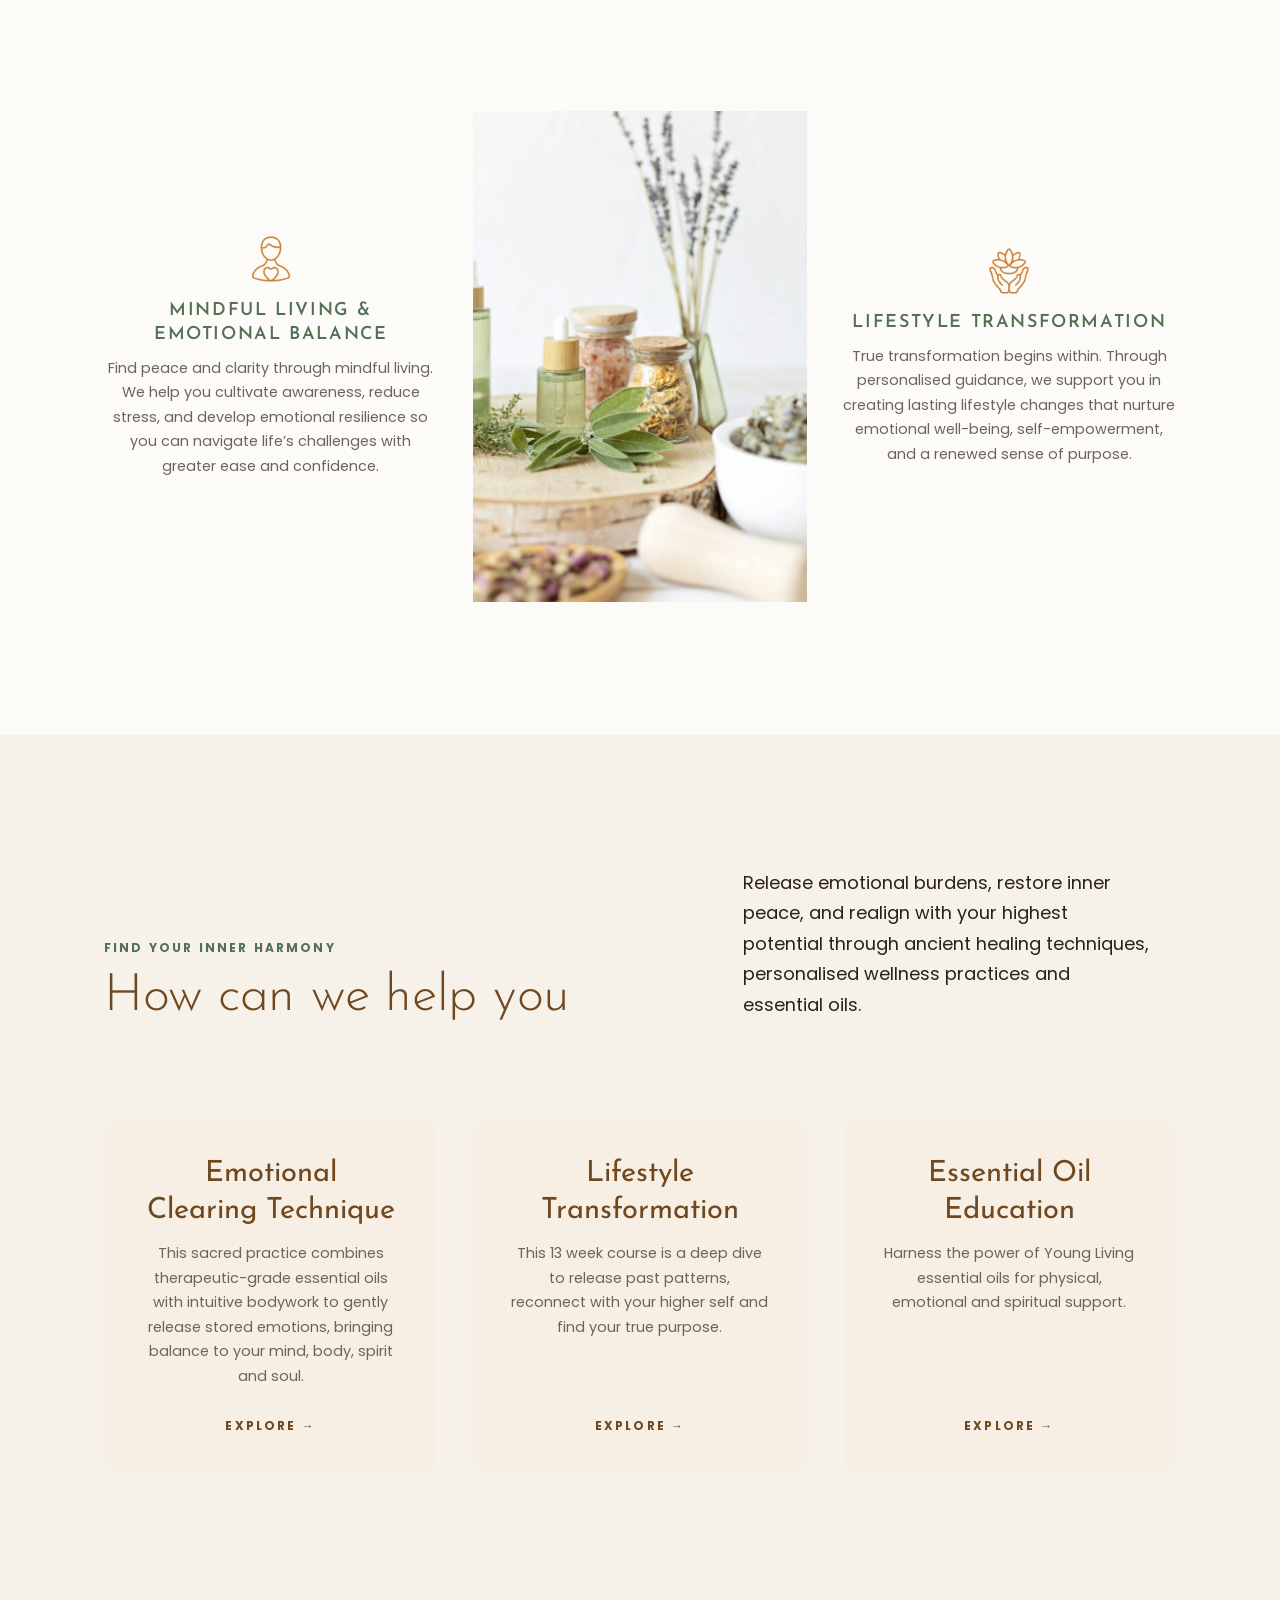
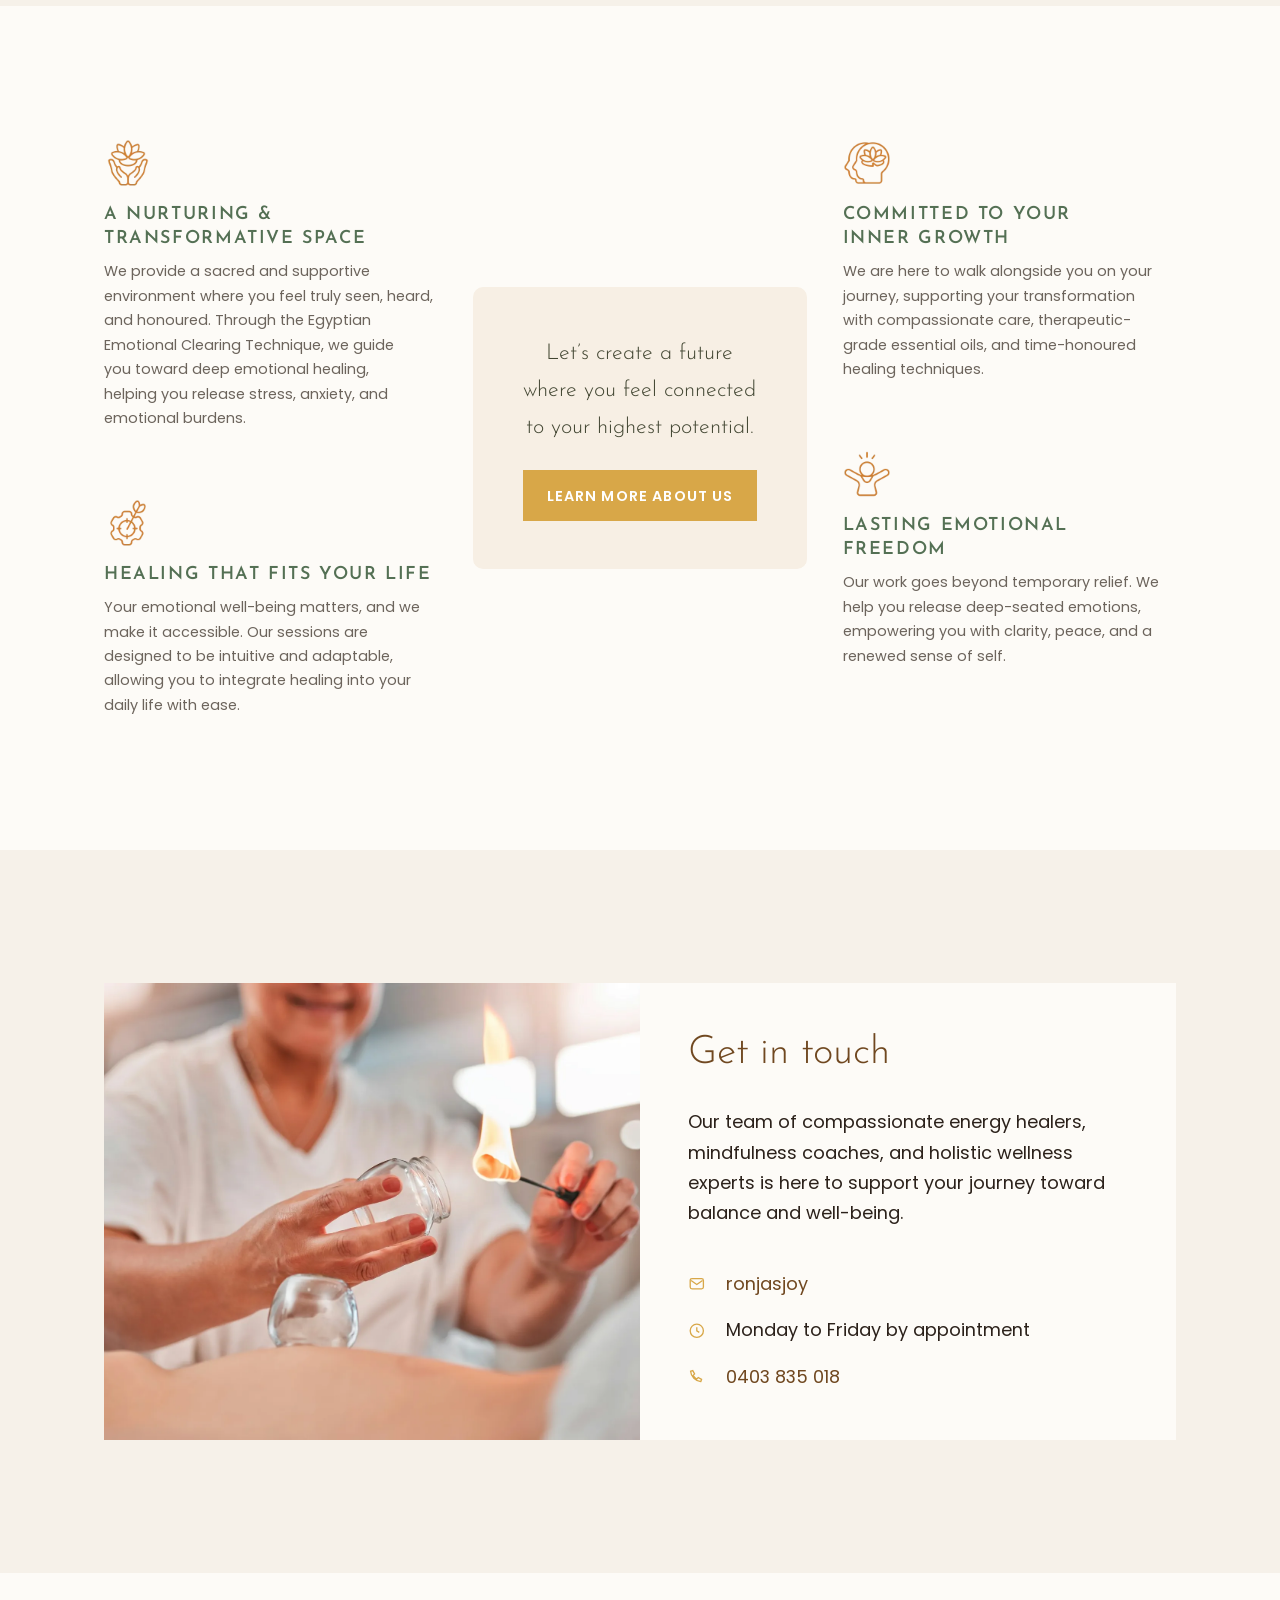
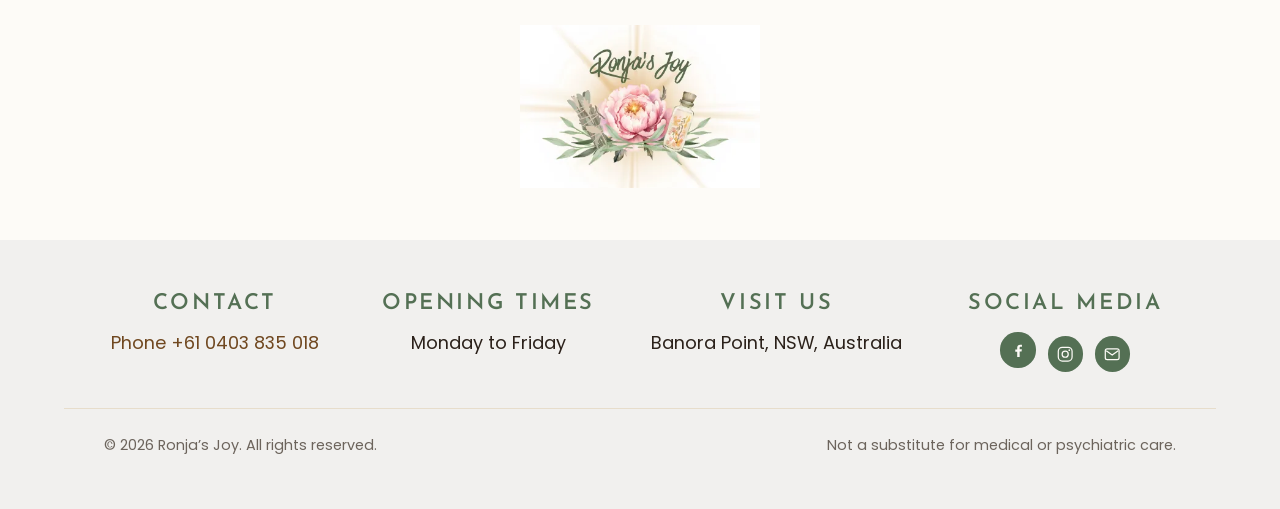
==== commit 0e0f3ce0: "Exact footer text, real favicon, larger logo, matched section styling Footer now carries only the te" ====
--- a/index.html
+++ b/index.html
@@ -5,7 +5,9 @@
 <meta name="viewport" content="width=device-width, initial-scale=1">
 <title>Ronja&rsquo;s Joy — Egyptian Emotional Clearing Technique</title>
 <meta name="description" content="Ronja&#x27;s Joy offers the Egyptian Emotional Clearing Technique in Banora Point, NSW — holistic energy healing, personalised wellness practices and essential oil education.">
-<link rel="icon" href="assets/img/favicon.svg" type="image/svg+xml">
+<link rel="icon" href="assets/img/favicon.ico" sizes="any">
+<link rel="icon" href="assets/img/favicon-32.png" type="image/png" sizes="32x32">
+<link rel="apple-touch-icon" href="assets/img/favicon-180.png">
 <link rel="preconnect" href="https://fonts.googleapis.com">
 <link rel="preconnect" href="https://fonts.gstatic.com" crossorigin>
 <link href="https://fonts.googleapis.com/css2?family=Josefin+Sans:ital,wght@0,300;0,400;0,500;0,600;1,400;1,500;1,600&family=Poppins:wght@300;400;500;600&display=swap" rel="stylesheet">
@@ -213,11 +215,11 @@
       <div class="contact-card stack">
         <h2>Get in touch</h2>
         <p>Our team of compassionate energy healers, mindfulness coaches, and holistic wellness experts is here to support your journey toward balance and well-being.</p>
-        <dl class="detail-list">
-          <div><dt>Email</dt><dd><a href="mailto:ronja.schmidt988@gmail.com">ronja.schmidt988@gmail.com</a></dd></div>
-          <div><dt>Opening times</dt><dd>Monday to Friday by appointment</dd></div>
-          <div><dt>Phone</dt><dd><a href="tel:+61403835018">0403 835 018</a></dd></div>
-        </dl>
+        <ul class="contact-rows">
+          <li><svg viewBox="0 0 24 24" fill="none" stroke="currentColor" stroke-width="1.8" aria-hidden="true"><rect x="3" y="5" width="18" height="14" rx="2.5"/><path d="m4.2 7.6 7.8 5.4 7.8-5.4"/></svg><a href="mailto:ronja.schmidt988@gmail.com">ronjasjoy</a></li>
+          <li><svg viewBox="0 0 24 24" fill="none" stroke="currentColor" stroke-width="1.8" aria-hidden="true"><circle cx="12" cy="12" r="9"/><path d="M12 7v5.2l3.4 2"/></svg><span>Monday to Friday by appointment</span></li>
+          <li><svg viewBox="0 0 24 24" fill="none" stroke="currentColor" stroke-width="1.8" aria-hidden="true"><path d="M6.5 3.5 9 8l-2 2a12 12 0 0 0 5 5l2-2 4.5 2.5-1 3A15.5 15.5 0 0 1 3.5 4.5z"/></svg><a href="tel:+61403835018">0403 835 018</a></li>
+        </ul>
       </div>
     </div>
   </section>
@@ -237,12 +239,11 @@
   <div class="wrap footer-grid">
     <div class="footer-col">
       <h2>Contact</h2>
-      <ul><li><a href="tel:+61403835018">Phone +61 403 835 018</a></li>
-      <li><a href="mailto:ronja.schmidt988@gmail.com">ronja.schmidt988@gmail.com</a></li></ul>
+      <ul><li><a href="tel:+61403835018">Phone +61 0403 835 018</a></li></ul>
     </div>
     <div class="footer-col">
       <h2>Opening Times</h2>
-      <ul><li>Monday to Friday</li><li>By appointment</li></ul>
+      <ul><li>Monday to Friday</li></ul>
     </div>
     <div class="footer-col">
       <h2>Visit Us</h2>
--- a/assets/styles.css
+++ b/assets/styles.css
@@ -531,7 +531,7 @@
   line-height: 1;
   letter-spacing: -0.01em;
 }
-.logo img { width: 9.5rem; height: auto; flex: none; transition: opacity var(--transition); }
+.logo img { width: 13rem; height: auto; flex: none; transition: opacity var(--transition); }
 .logo:hover img { opacity: .8; }
 .footer-brand .logo img { width: 11rem; height: auto; }
 
@@ -1155,7 +1155,7 @@
 
 /* Footer: centred wordmark on white, then a tinted bar of columns */
 .footer-mark { background: var(--paper); padding-block: var(--space-xl); display: grid; place-items: center; }
-.footer-mark img { width: 11rem; height: auto; }
+.footer-mark img { width: 15rem; height: auto; }
 .site-footer { background: #F1F0EE; border-top: 0; }
 .footer-grid { text-align: center; }
 .footer-col h2 {
@@ -1235,3 +1235,36 @@
 .to-top.is-visible { opacity: 1; pointer-events: auto; }
 .to-top:hover { background: var(--accent-deep); }
 .to-top svg { width: 1.1rem; height: 1.1rem; }
+
+
+/* --- Section styling to match the live build --- */
+
+/* Section headings are brand brown */
+.section h2, .hero-card h2 { color: var(--brass); }
+.section--ink h2, .section--photo h2 { color: var(--text-on-dark); }
+
+/* Feature headings: green, uppercase, letterspaced */
+.feature h3, .feature h4 {
+  color: var(--green);
+  font-size: var(--step-0);
+  font-weight: 600;
+  text-transform: uppercase;
+  letter-spacing: 0.09em;
+  line-height: 1.35;
+}
+.section--photo .feature h3, .section--ink .feature h3 { color: var(--accent-on-dark); }
+
+/* Beige service cards keep brown headings, larger */
+.card--beige h3 { font-size: var(--step-2); font-weight: 400; }
+
+/* Contact card: icon rows rather than a definition list */
+.contact-rows { display: grid; gap: var(--space-s); margin-top: var(--space-m); }
+.contact-rows li { display: grid; grid-template-columns: 1.6rem 1fr; gap: var(--space-xs); align-items: center; }
+.contact-rows svg { width: 1.1rem; height: 1.1rem; color: var(--gold); }
+.contact-rows a { color: var(--accent); text-decoration: none; }
+.contact-rows a:hover { text-decoration: underline; text-underline-offset: 3px; }
+.contact-card h2 { font-size: var(--step-3); }
+
+/* Footer columns: keep single-line entries on one line */
+.footer-col li { text-wrap: nowrap; }
+@media (max-width: 54em) { .footer-col li { text-wrap: pretty; } }
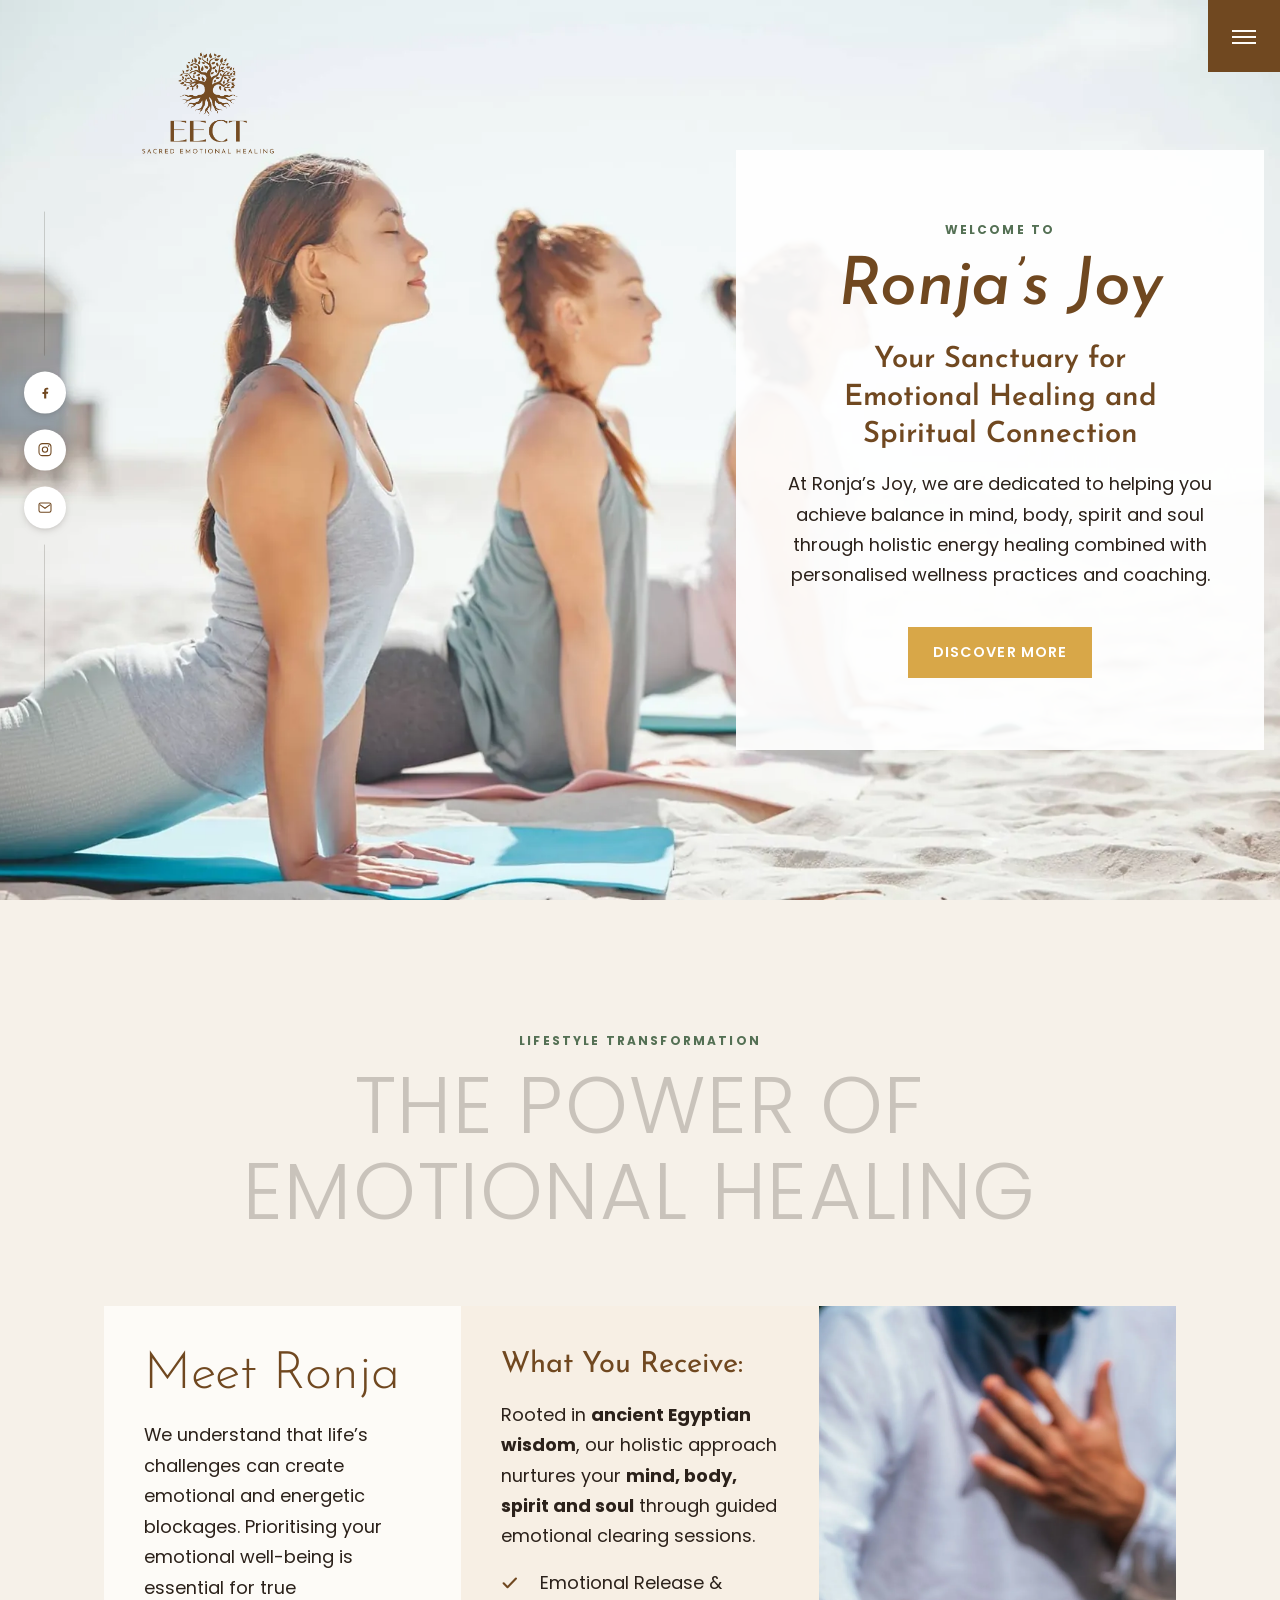
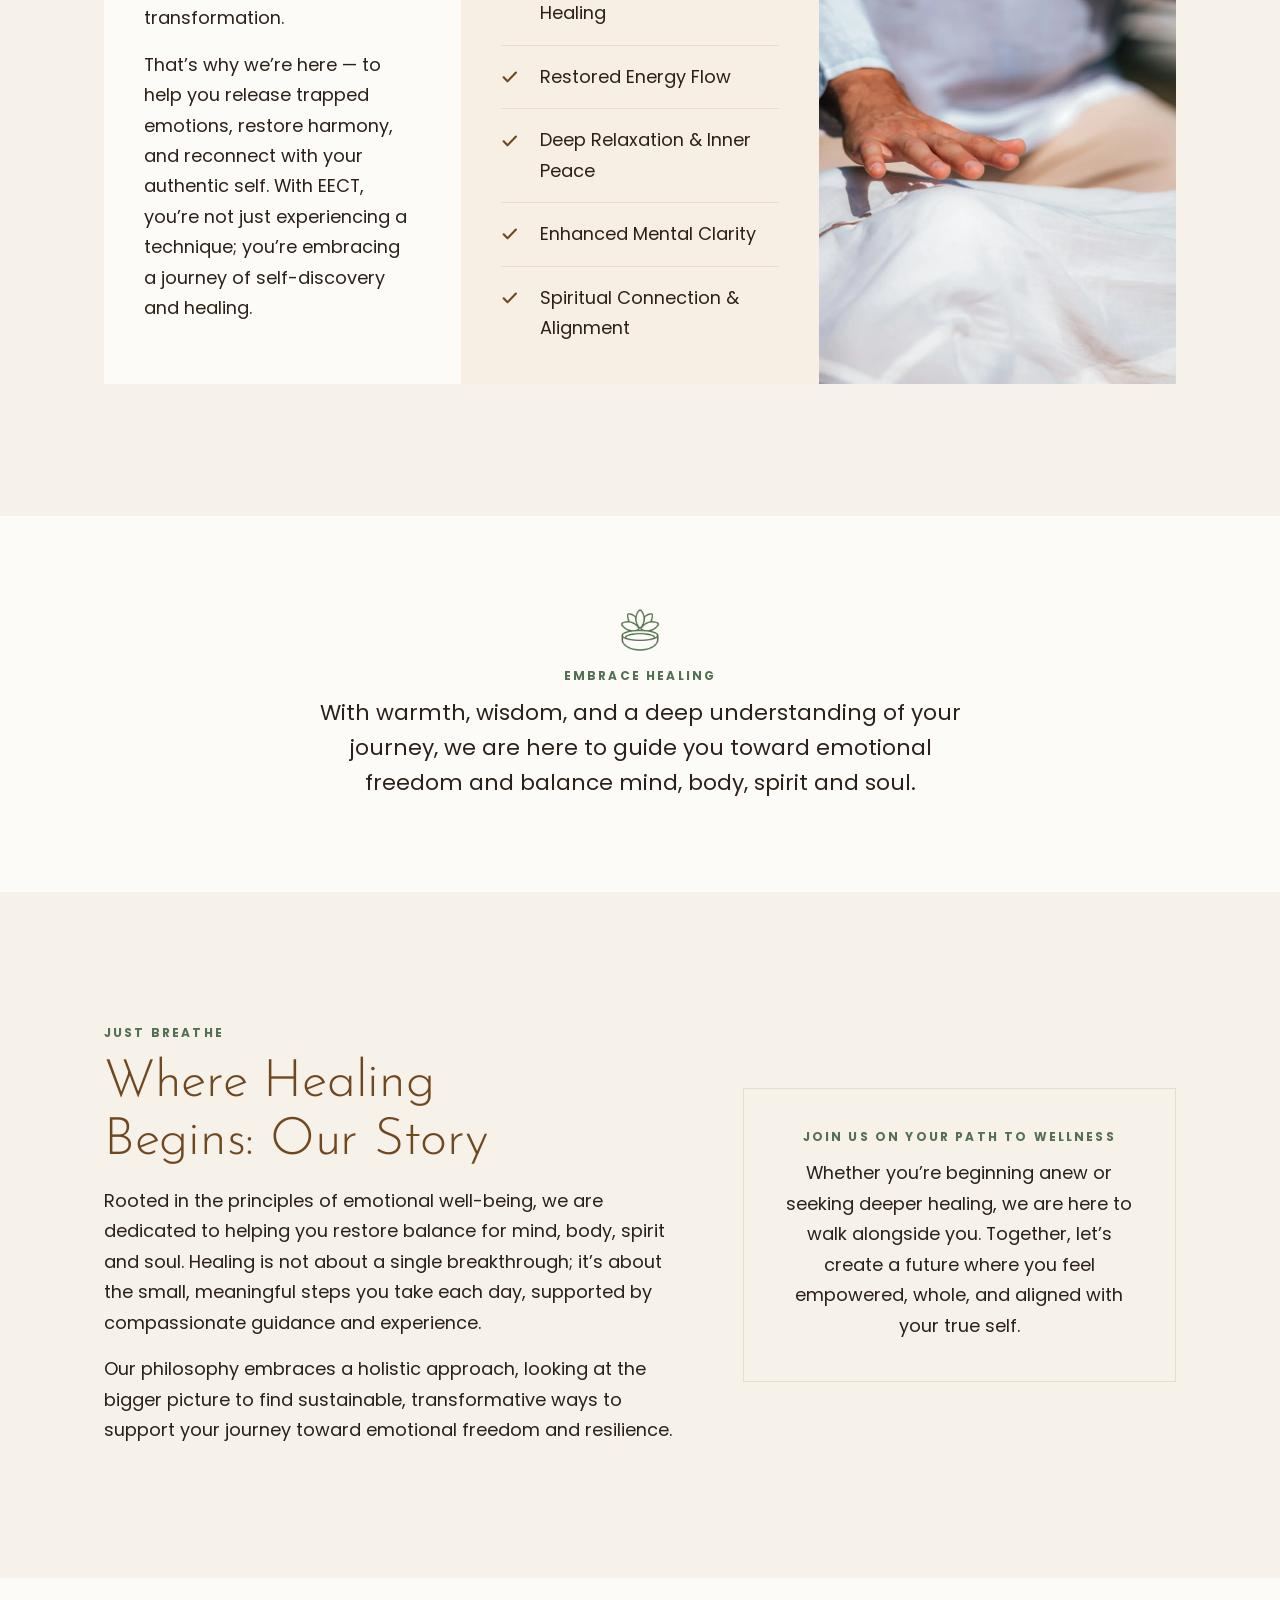
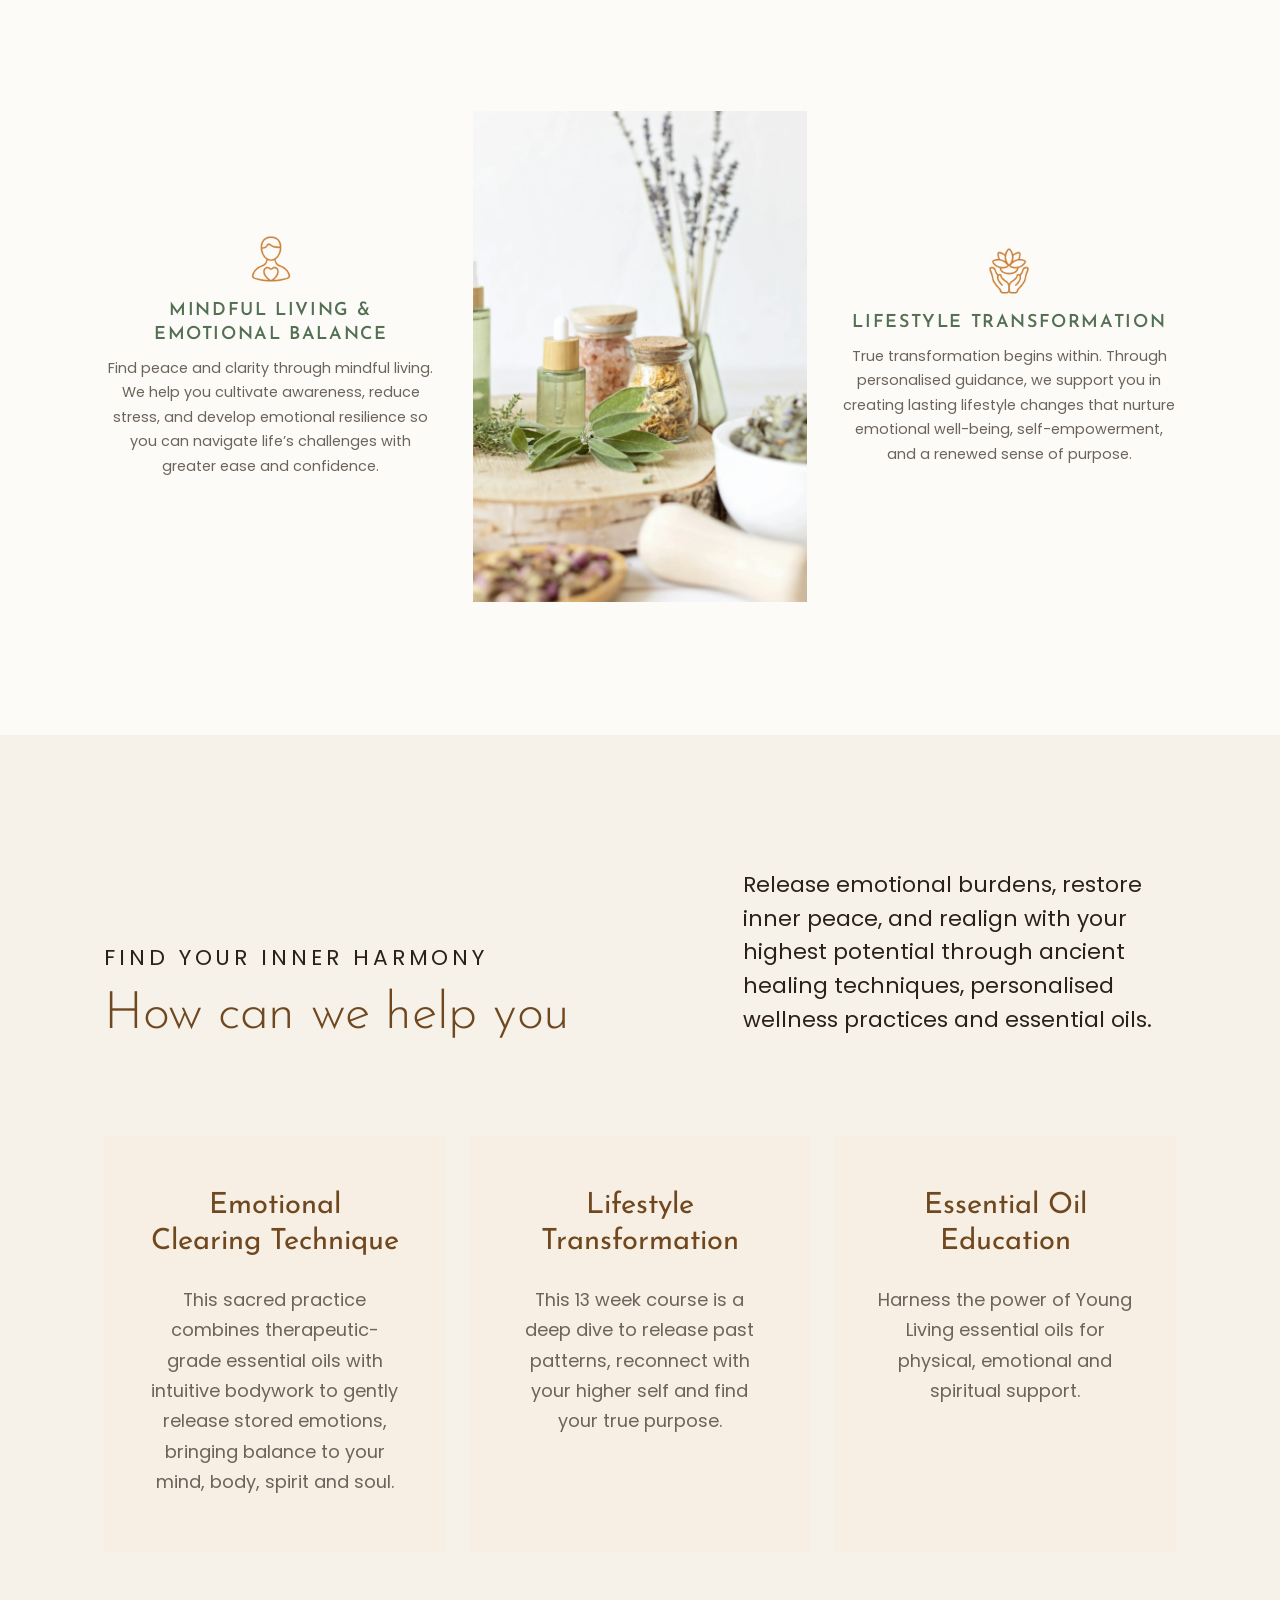
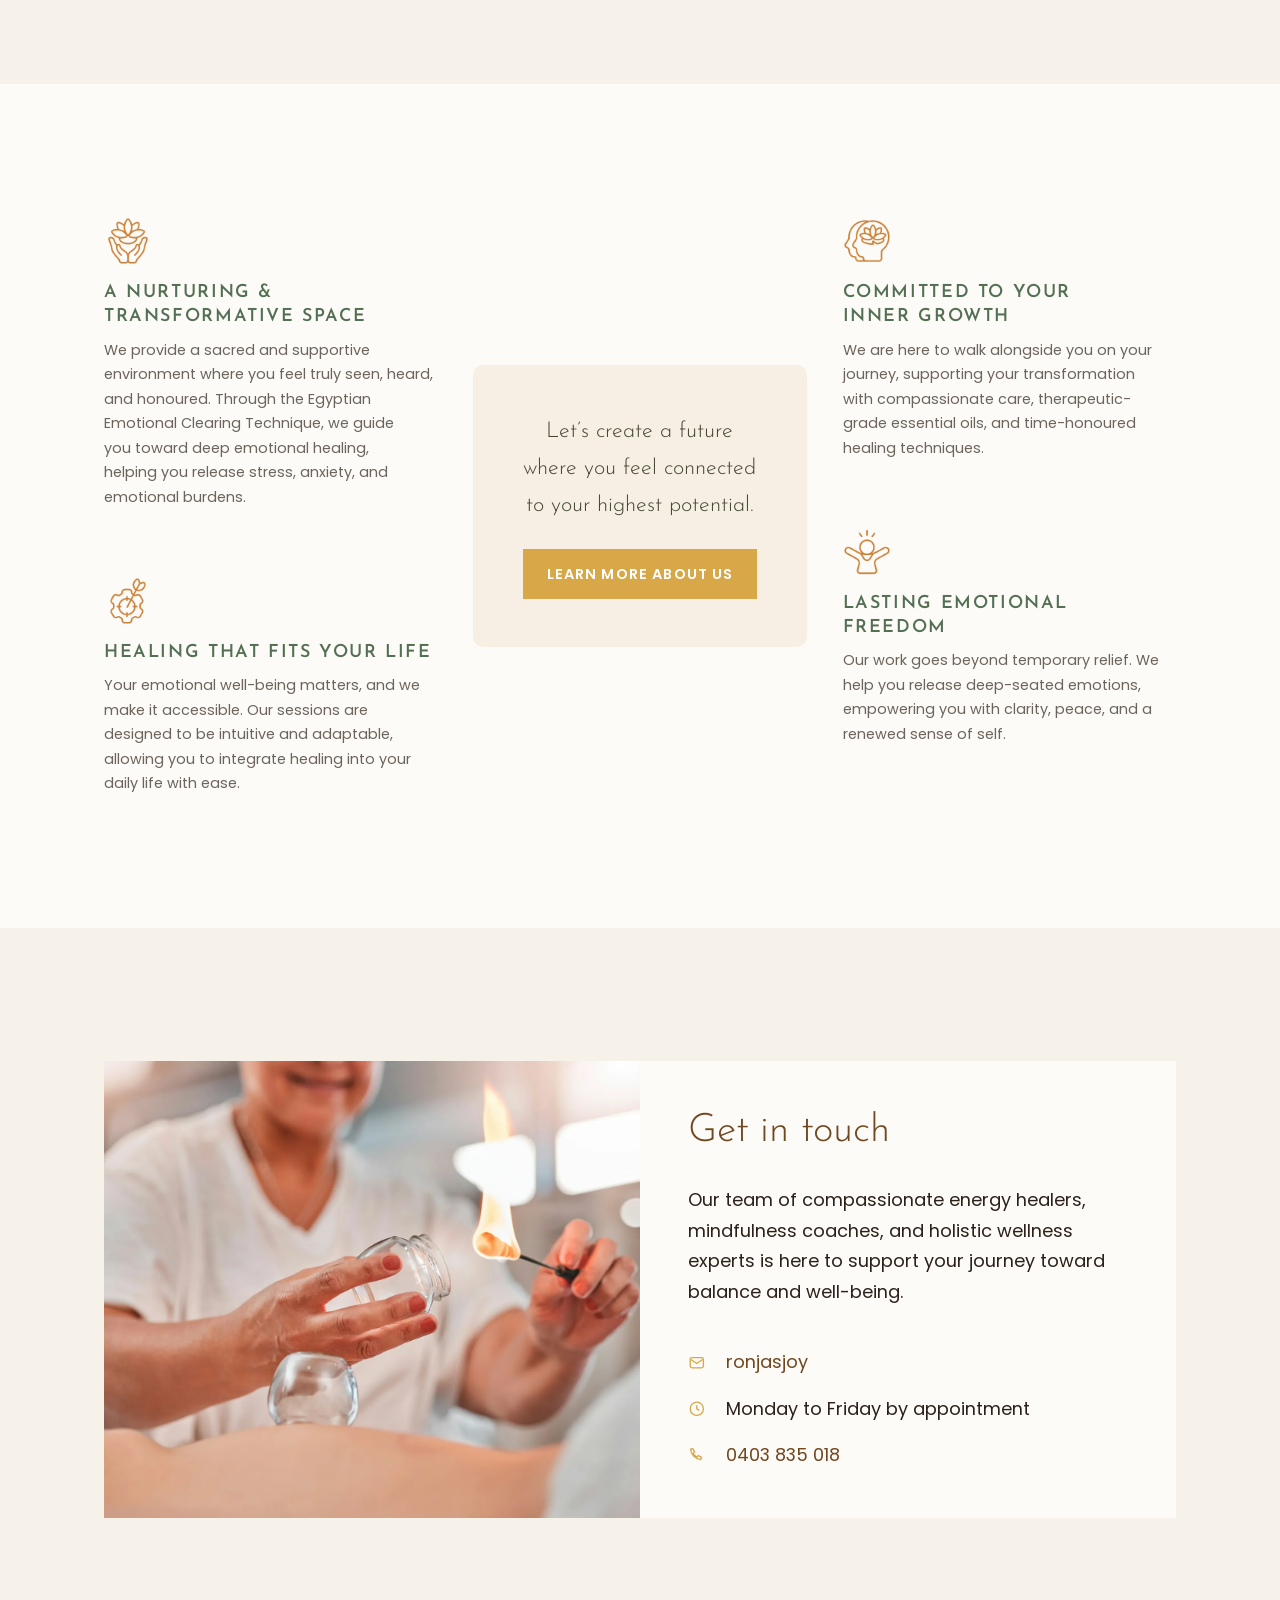
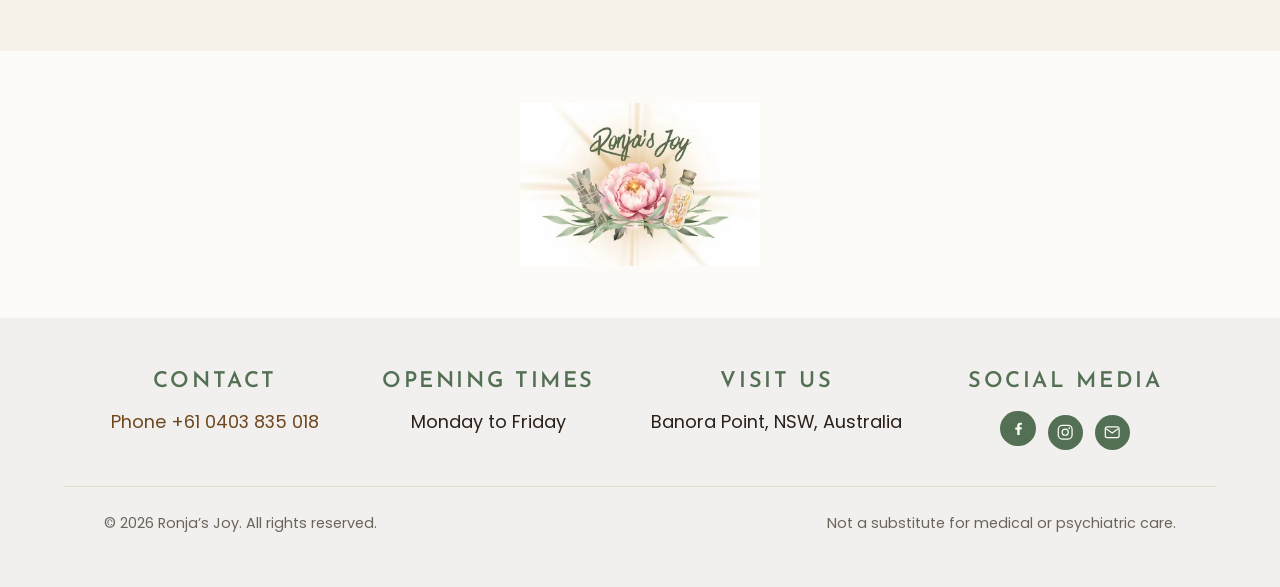
==== commit b7a43e48: "Match the "How can we help you" section to the reference - Section eyebrow is gold here, not the gre" ====
--- a/index.html
+++ b/index.html
@@ -148,7 +148,7 @@
   <section class="section section--linen">
     <div class="wrap split split--wide-text intro-split">
       <div class="stack">
-        <p class="eyebrow">Find Your Inner Harmony</p>
+        <p class="eyebrow eyebrow--gold">Find Your Inner Harmony</p>
         <h2>How can we help you</h2>
       </div>
       <div class="stack">
@@ -159,17 +159,14 @@
       <a class="card card--beige" href="services.html#emotional-clearing">
         <h3>Emotional Clearing Technique</h3>
         <p>This sacred practice combines therapeutic-grade essential oils with intuitive bodywork to gently release stored emotions, bringing balance to your mind, body, spirit and soul.</p>
-        <span class="card-more" aria-hidden="true">Explore &rarr;</span>
       </a>
       <a class="card card--beige" href="services.html#deep-emotional-healing">
         <h3>Lifestyle Transformation</h3>
         <p>This 13 week course is a deep dive to release past patterns, reconnect with your higher self and find your true purpose.</p>
-        <span class="card-more" aria-hidden="true">Explore &rarr;</span>
       </a>
       <a class="card card--beige" href="services.html#essential-oil-education">
         <h3>Essential Oil Education</h3>
         <p>Harness the power of Young Living essential oils for physical, emotional and spiritual support.</p>
-        <span class="card-more" aria-hidden="true">Explore &rarr;</span>
       </a>
     </div>
   </section>
--- a/assets/styles.css
+++ b/assets/styles.css
@@ -1268,3 +1268,38 @@
 /* Footer columns: keep single-line entries on one line */
 .footer-col li { text-wrap: nowrap; }
 @media (max-width: 54em) { .footer-col li { text-wrap: pretty; } }
+
+
+/* --- "How can we help you" section, matched to the reference --- */
+
+/* This section's eyebrow is gold rather than the green used elsewhere */
+.eyebrow--gold { color: var(--gold); font-weight: 400; }
+
+/* Service cards: taller, roomier, no trailing link, gold outline on hover */
+.cards { gap: var(--space-m); }
+.card--beige {
+  background: var(--card);
+  border: 1px solid transparent;
+  border-radius: 0;
+  text-align: center;
+  padding: clamp(2rem, 1.2rem + 2.5vw, 3.25rem) clamp(1.5rem, 1rem + 2vw, 2.5rem);
+  min-height: 26rem;
+  justify-content: flex-start;
+  gap: var(--space-m);
+}
+.card--beige h3 {
+  font-size: var(--step-2);
+  font-weight: 400;
+  color: var(--brass);
+  line-height: 1.25;
+}
+.card--beige p { font-size: var(--step-0); color: var(--text-muted); }
+a.card--beige:hover {
+  background: var(--paper);
+  border-color: var(--gold);
+  transform: none;
+  box-shadow: none;
+}
+
+/* Section intro: the supporting line reads at body-plus size */
+.intro-split .stack p { font-size: var(--step-1); line-height: 1.55; color: var(--text); }
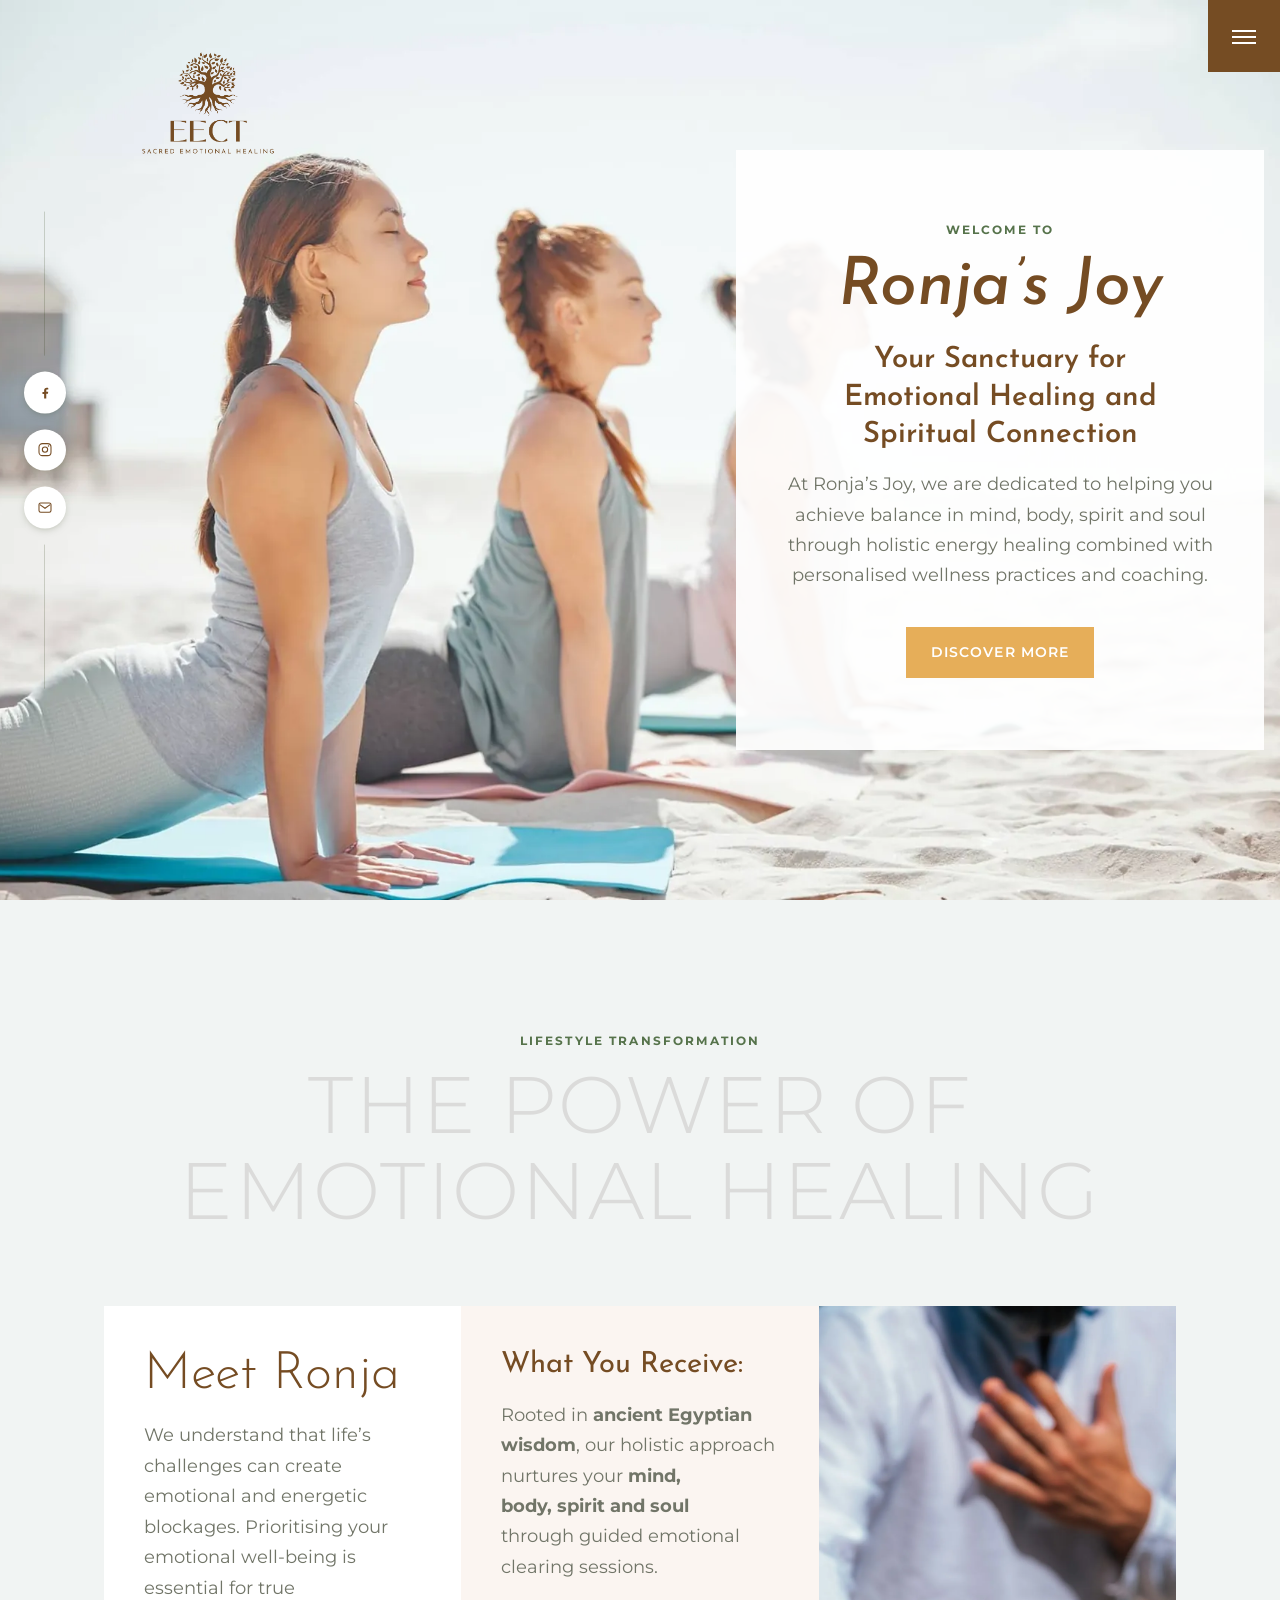
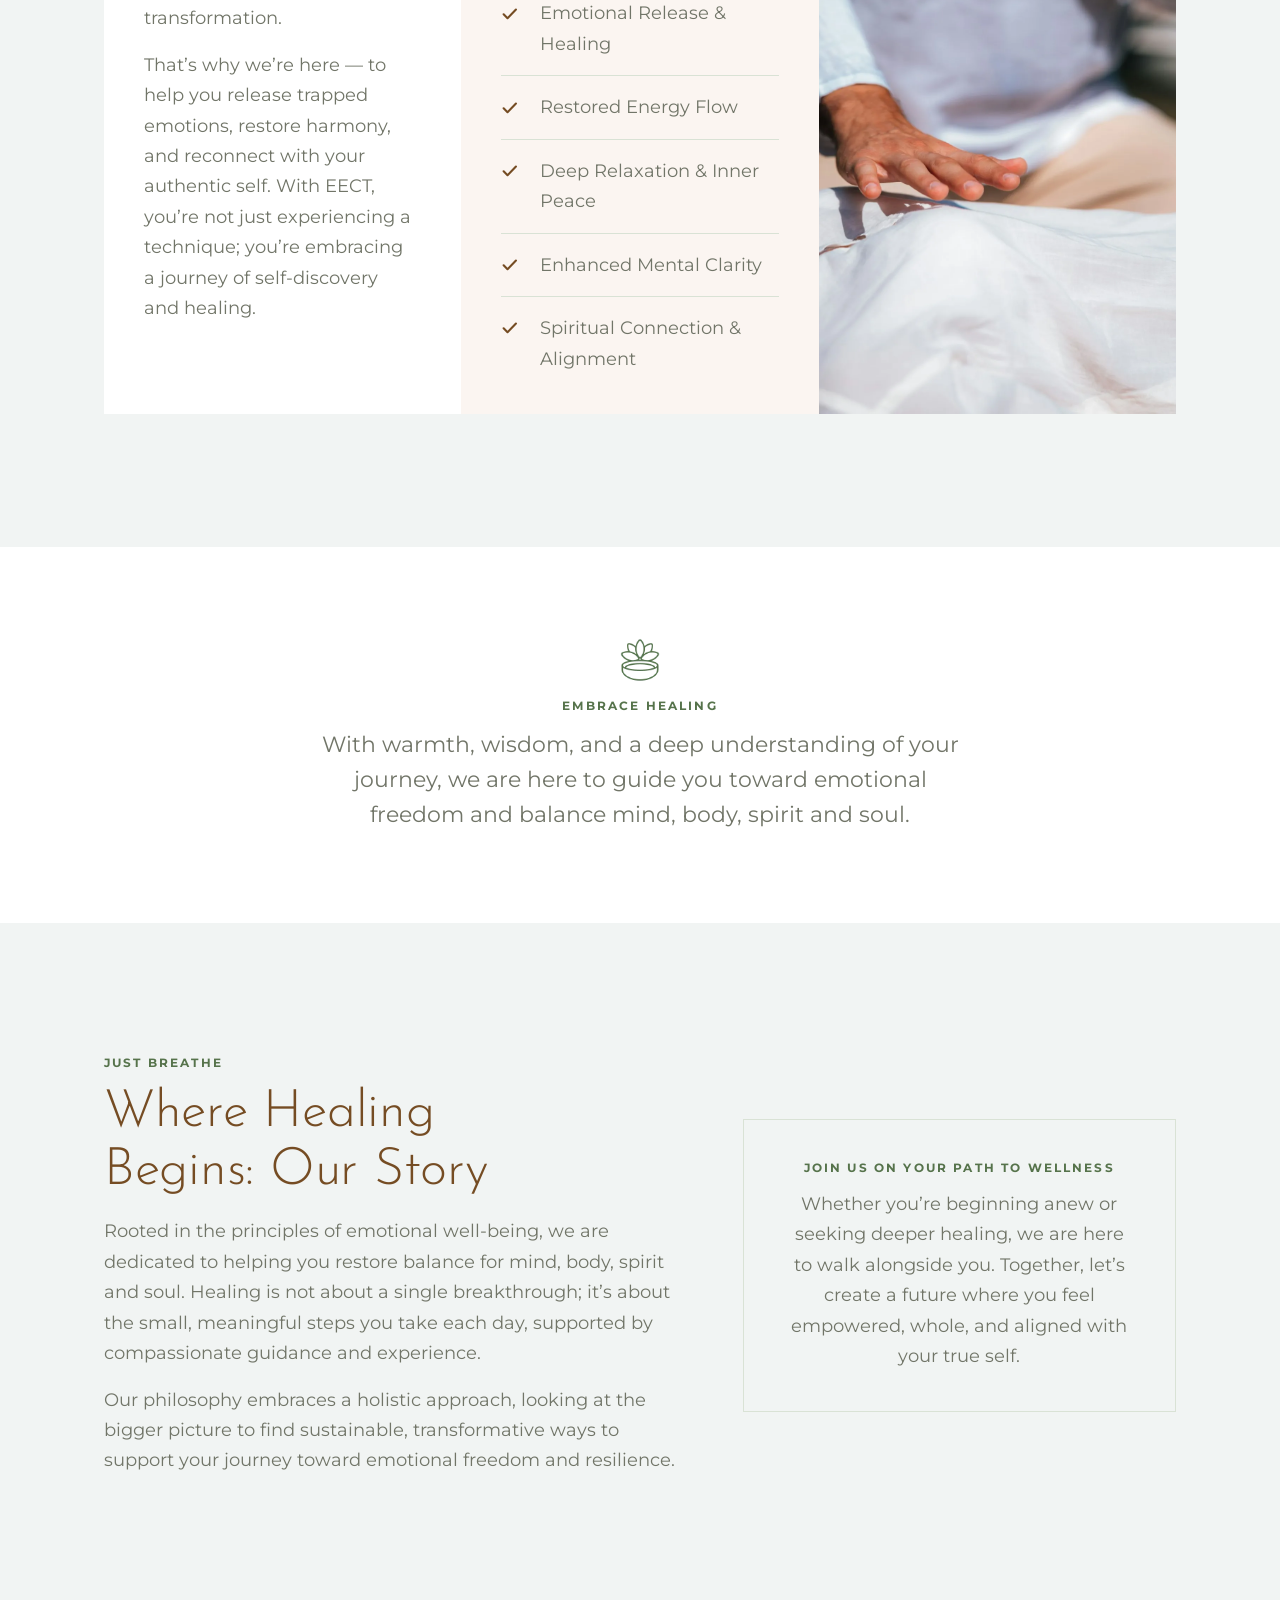
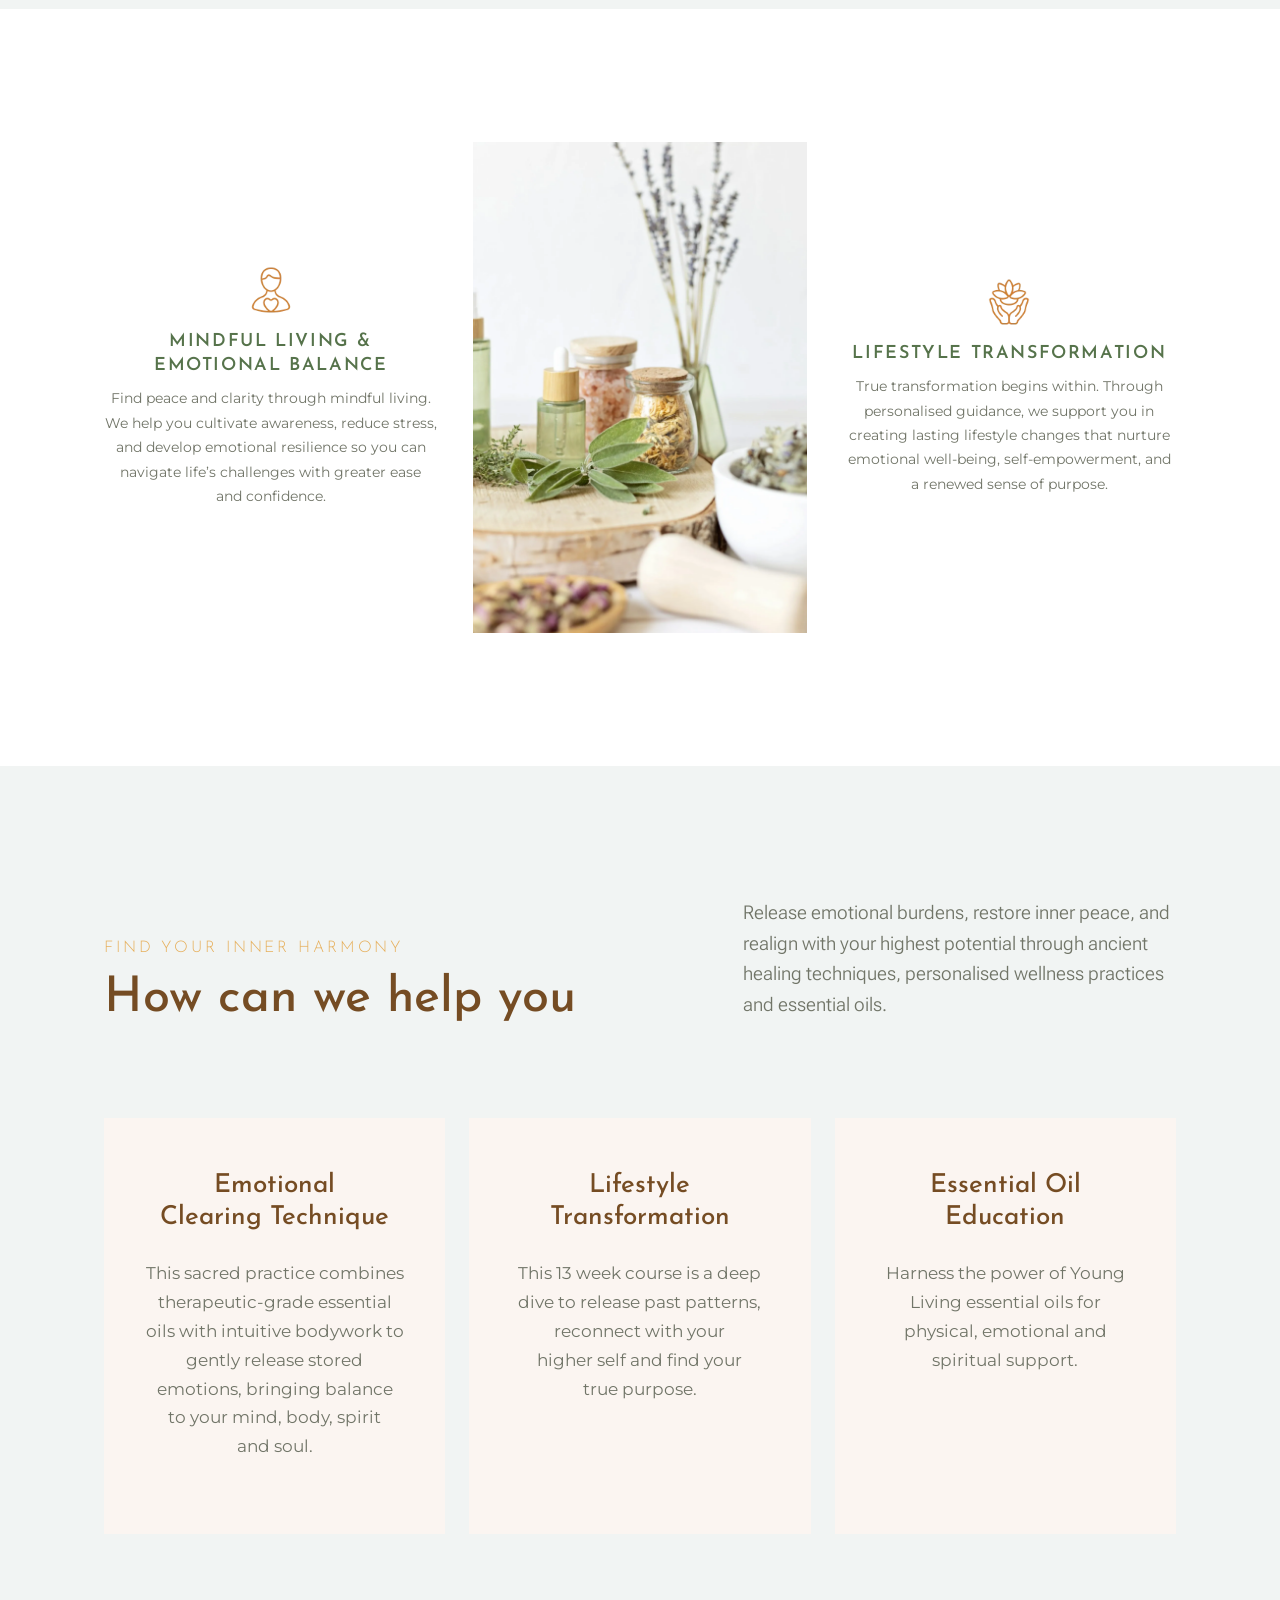
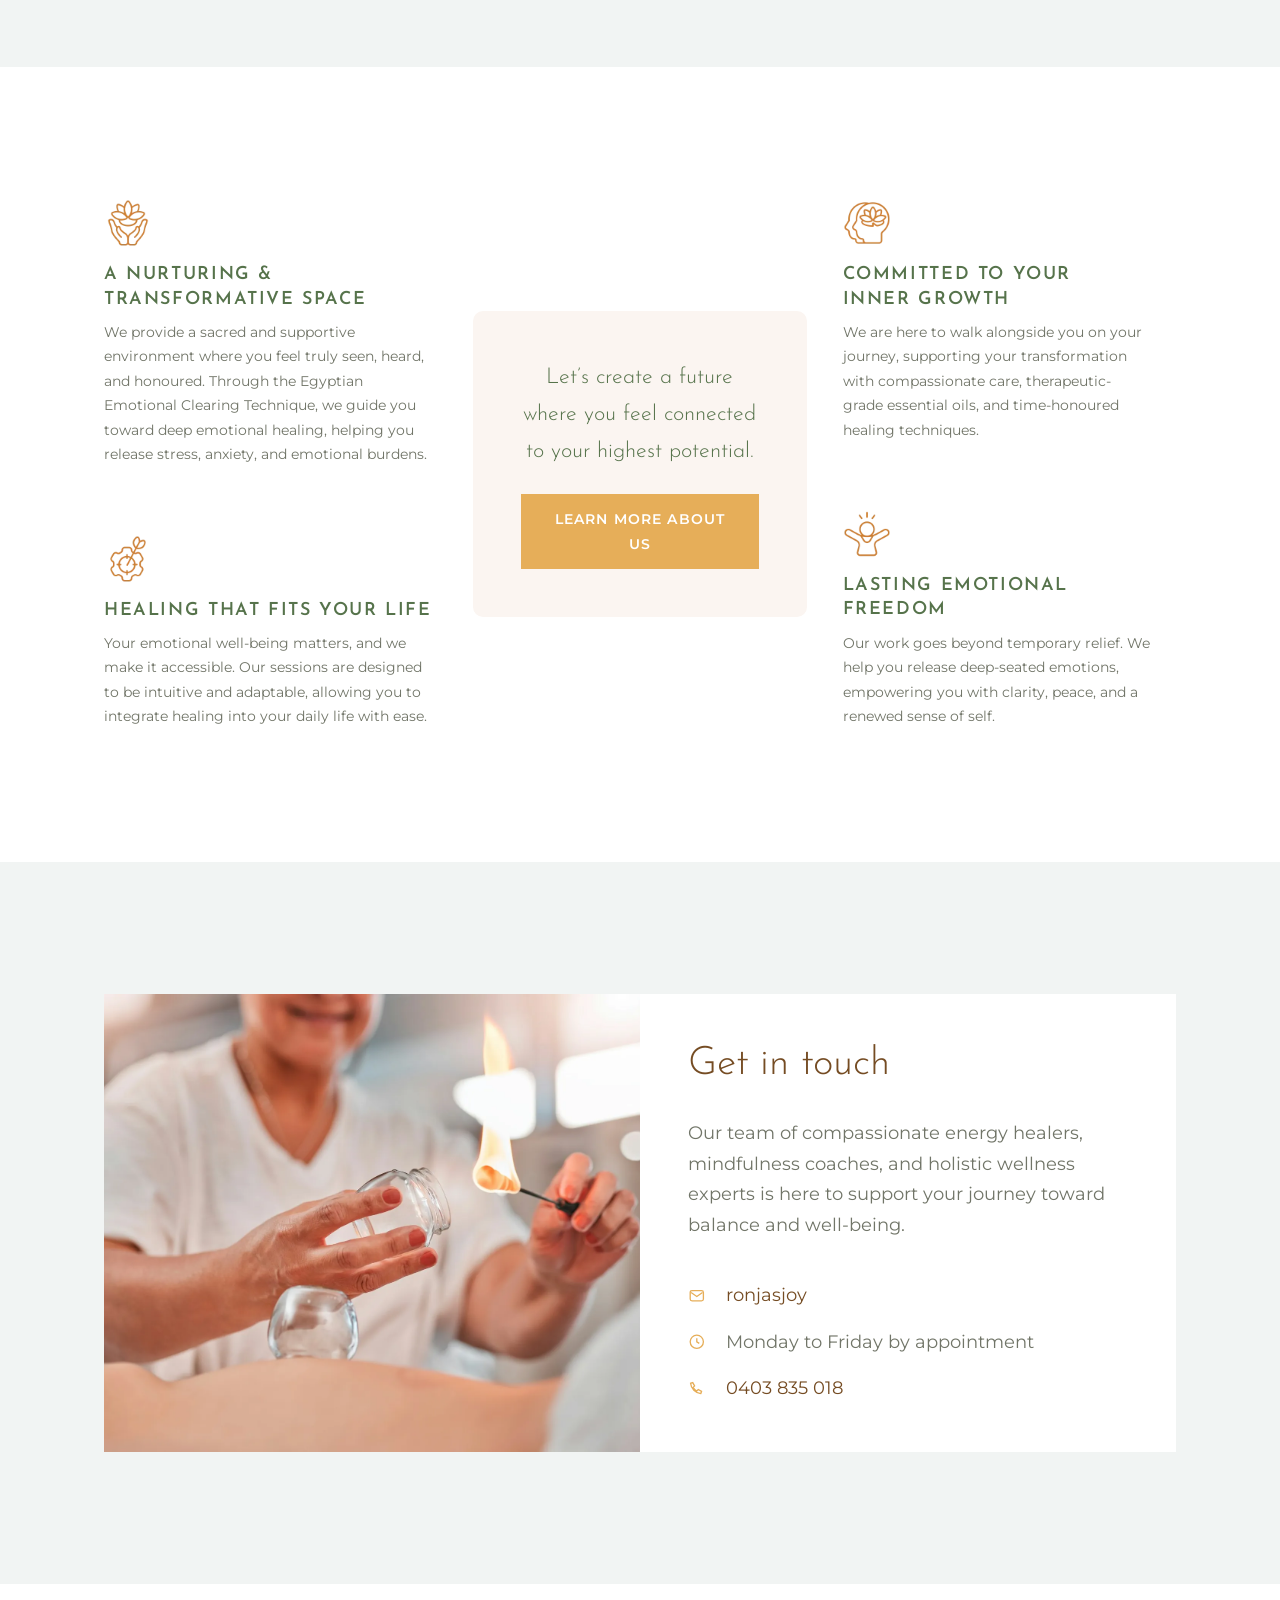
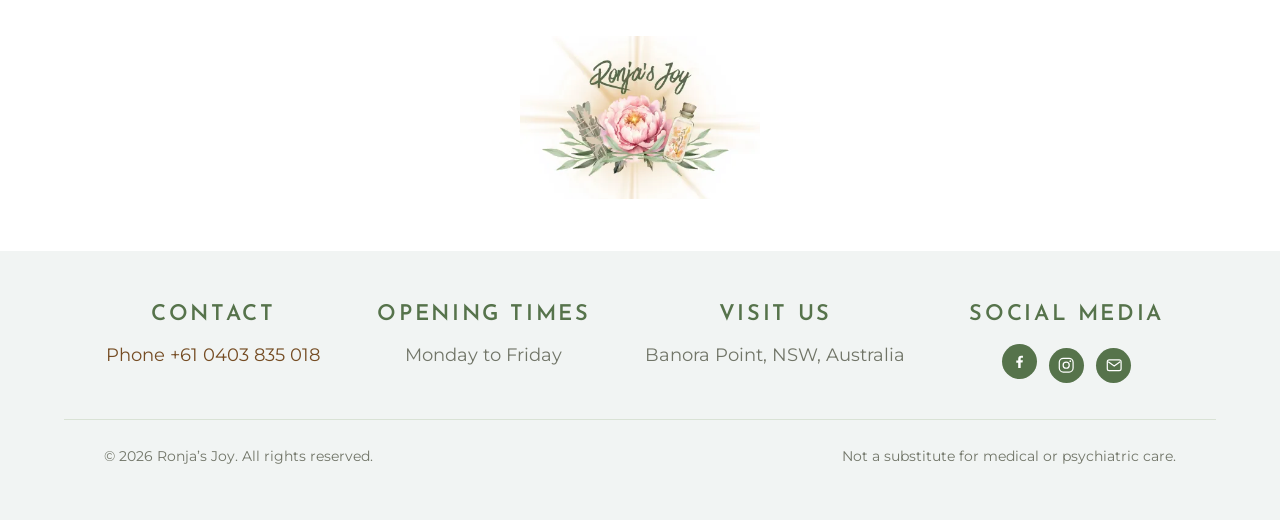
==== commit e4521469: "Apply the exact type specification for "How can we help you" Values supplied by the client, applied " ====
--- a/index.html
+++ b/index.html
@@ -10,7 +10,7 @@
 <link rel="apple-touch-icon" href="assets/img/favicon-180.png">
 <link rel="preconnect" href="https://fonts.googleapis.com">
 <link rel="preconnect" href="https://fonts.gstatic.com" crossorigin>
-<link href="https://fonts.googleapis.com/css2?family=Josefin+Sans:ital,wght@0,300;0,400;0,500;0,600;1,400;1,500;1,600&family=Poppins:wght@300;400;500;600&display=swap" rel="stylesheet">
+<link href="https://fonts.googleapis.com/css2?family=Josefin+Sans:ital,wght@0,300;0,400;0,500;0,600;1,400;1,500;1,600&family=Montserrat:wght@300;400;500;600&family=Roboto+Flex:wght@300;400;500&display=swap" rel="stylesheet">
 <link rel="stylesheet" href="assets/styles.css">
 <script src="assets/site.js" defer></script>
 </head>
--- a/assets/styles.css
+++ b/assets/styles.css
@@ -11,43 +11,52 @@
    1. TOKENS  — brand colours live here (see README "Swap in your own content")
    -------------------------------------------------------------------------- */
 :root {
-  /* Brand palette — warm, earthy, muted.
-     Every mix below was contrast-checked; see README "Colour and contrast". */
-  --ink:   #2B211A;   /* body text, dark bands (warm near-black) */
-  --sage:  #586848;   /* olive, sampled from the footer logo mark */
-  --brass: #704820;   /* THE brand brown, sampled from the EECT logo */
-  --linen: #F6F1E9;   /* warm cream page base */
-  --mist:  #E7DDCB;   /* warm sand; cards, dividers */
-  --paper: #FDFBF7;   /* warm off-white raised surfaces */
-  --gold:  #D8A748;   /* CTA buttons, taken from the live site */
-  --green: #547054;   /* eyebrows and social chips (darkened from the live
-                         site's lighter green, which missed AA on cream) */
-  --card:  #F7EFE4;   /* beige content cards */
-
-  /* Derived roles — nothing below should use a raw hex value.
-     The mix percentages are chosen so each role clears WCAG AA (4.5:1)
-     against the surface it sits on. Changing them can break that. */
-  --bg-base:      var(--linen);
-  --bg-raised:    var(--paper);
-  --bg-band:      var(--ink);
-  --text:         var(--ink);
-  --text-muted:   color-mix(in srgb, var(--ink) 68%, var(--linen));   /* 4.92 */
-  --text-on-dark: var(--linen);
-  --text-on-dark-muted: color-mix(in srgb, var(--linen) 74%, var(--ink)); /* 7.77 */
-  --rule:         var(--mist);
-  --rule-on-dark: color-mix(in srgb, var(--linen) 22%, var(--ink));
-  --accent:       var(--brass);                                        /* 4.99 */
-  --accent-deep:  color-mix(in srgb, var(--brass) 82%, var(--ink));    /* 5.94 */
-  --accent-on-dark: color-mix(in srgb, var(--brass) 52%, var(--linen));/* 6.17 */
+  /* Brand palette — EXACT values from the client's Elementor kit
+     (system_colors / custom_colors in the WordPress export). Do not
+     eyedrop these from screenshots; they came from the source. */
+  --brand:    #754C23;  /* Primary — brand brown */
+  --sage:     #6E9277;  /* Secondary */
+  --green:    #56734B;  /* eyebrows, footer headings, rules */
+  --body-txt: #717568;  /* Text */
+  --heading:  #202F00;  /* kit h1/h2/h3 colour */
+  --gold:     #E6AE59;  /* BOLD COLOR — buttons */
+  --tan:      #D39D71;  /* Accent */
+  --page:     #F1F4F3;  /* LIGHT BG — body background */
+  --white:    #FFFFFF;
+  --border:   #D9E2D5;  /* BORDER 1 */
+  --faded:    #DBDBDA;  /* faded display headings */
+
+  /* Legacy token names kept so existing rules keep working */
+  --ink:   var(--heading);
+  --sage-legacy: var(--sage);
+  --brass: var(--brand);
+  --linen: var(--page);
+  --mist:  var(--border);
+  --paper: var(--white);
+  --card:  color-mix(in srgb, var(--tan) 10%, var(--white));
+
+  /* Derived roles */
+  --bg-base:      var(--page);
+  --bg-raised:    var(--white);
+  --bg-band:      var(--heading);
+  --text:         var(--body-txt);
+  --text-muted:   var(--body-txt);
+  --text-on-dark: var(--white);
+  --text-on-dark-muted: color-mix(in srgb, var(--white) 80%, var(--heading));
+  --rule:         var(--border);
+  --rule-on-dark: color-mix(in srgb, var(--white) 24%, var(--heading));
+  --accent:       var(--brand);
+  --accent-deep:  color-mix(in srgb, var(--brand) 85%, var(--heading));
+  --accent-on-dark: var(--gold);
   --primary:      var(--sage);
-  --primary-deep: color-mix(in srgb, var(--sage) 52%, var(--ink));     /* 5.72 */
-  /* Button fill: sage is too light to carry cream text on its own. */
-  --primary-fill: color-mix(in srgb, var(--sage) 62%, var(--ink));     /* 5.45 */
-  --scrim:        color-mix(in srgb, var(--ink) 62%, transparent);
+  --primary-deep: var(--green);
+  --primary-fill: var(--green);
+  --scrim:        color-mix(in srgb, var(--heading) 62%, transparent);
 
   /* Type */
   --font-display: "Josefin Sans", "Avenir Next", "Segoe UI", Helvetica, Arial, sans-serif;
-  --font-body: "Poppins", "Helvetica Neue", Arial, sans-serif;
+  --font-alt: "Roboto Flex", "Segoe UI", Helvetica, Arial, sans-serif;
+  --font-body: "Montserrat", "Helvetica Neue", Arial, sans-serif;
 
   /* Modular scale — fluid from 375px to 1440px */
   --step--1: clamp(0.82rem, 0.79rem + 0.14vw, 0.9rem);
@@ -1120,7 +1129,7 @@
   text-transform: uppercase;
   letter-spacing: 0.02em;
   font-weight: 300;
-  color: color-mix(in srgb, var(--ink) 22%, var(--linen));
+  color: var(--faded);
   max-width: 18ch;
   margin-inline: auto;
 }
@@ -1156,7 +1165,7 @@
 /* Footer: centred wordmark on white, then a tinted bar of columns */
 .footer-mark { background: var(--paper); padding-block: var(--space-xl); display: grid; place-items: center; }
 .footer-mark img { width: 15rem; height: auto; }
-.site-footer { background: #F1F0EE; border-top: 0; }
+.site-footer { background: var(--page); border-top: 0; }
 .footer-grid { text-align: center; }
 .footer-col h2 {
   color: var(--green);
@@ -1210,7 +1219,7 @@
 .trio--flank > .stack { align-self: start; display: grid; gap: var(--space-xl); }
 
 /* Footer bar should run to the bottom of the document */
-body { background: #F1F0EE; }
+body { background: var(--page); }
 main { background: var(--linen); }
 
 
@@ -1273,7 +1282,7 @@
 /* --- "How can we help you" section, matched to the reference --- */
 
 /* This section's eyebrow is gold rather than the green used elsewhere */
-.eyebrow--gold { color: var(--gold); font-weight: 400; }
+.eyebrow--gold { color: var(--tan); font-weight: 400; }
 
 /* Service cards: taller, roomier, no trailing link, gold outline on hover */
 .cards { gap: var(--space-m); }
@@ -1302,4 +1311,47 @@
 }
 
 /* Section intro: the supporting line reads at body-plus size */
-.intro-split .stack p { font-size: var(--step-1); line-height: 1.55; color: var(--text); }
+.intro-split .stack p:not(.eyebrow) { font-size: var(--step-1); line-height: 1.55; color: var(--text); }
+
+
+/* --------------------------------------------------------------------------
+   15. "How can we help you" — exact type specification
+   -------------------------------------------------------------------------- */
+.intro-split .eyebrow--gold {
+  font-family: var(--font-display);
+  font-size: 16px;
+  font-weight: 300;
+  color: #E6AE59;
+  letter-spacing: 0.18em;
+  text-transform: uppercase;
+}
+.intro-split h2 {
+  font-family: var(--font-display);
+  font-size: 49px;
+  font-weight: 500;
+  color: #754C23;
+  letter-spacing: normal;
+}
+.intro-split .stack p:not(.eyebrow) {
+  font-family: var(--font-alt);
+  font-size: 19px;
+  font-weight: 300;
+  line-height: 1.6;
+  color: var(--body-txt);
+}
+.card--beige h3 {
+  font-family: var(--font-display);
+  font-size: 26px;
+  font-weight: 500;
+  color: #754C23;
+}
+.card--beige p {
+  font-family: var(--font-body);
+  font-size: 17px;
+  font-weight: 400;
+  line-height: 1.7;
+  color: var(--body-txt);
+}
+@media (max-width: 54em) {
+  .intro-split h2 { font-size: clamp(2rem, 1.2rem + 3.5vw, 49px); }
+}
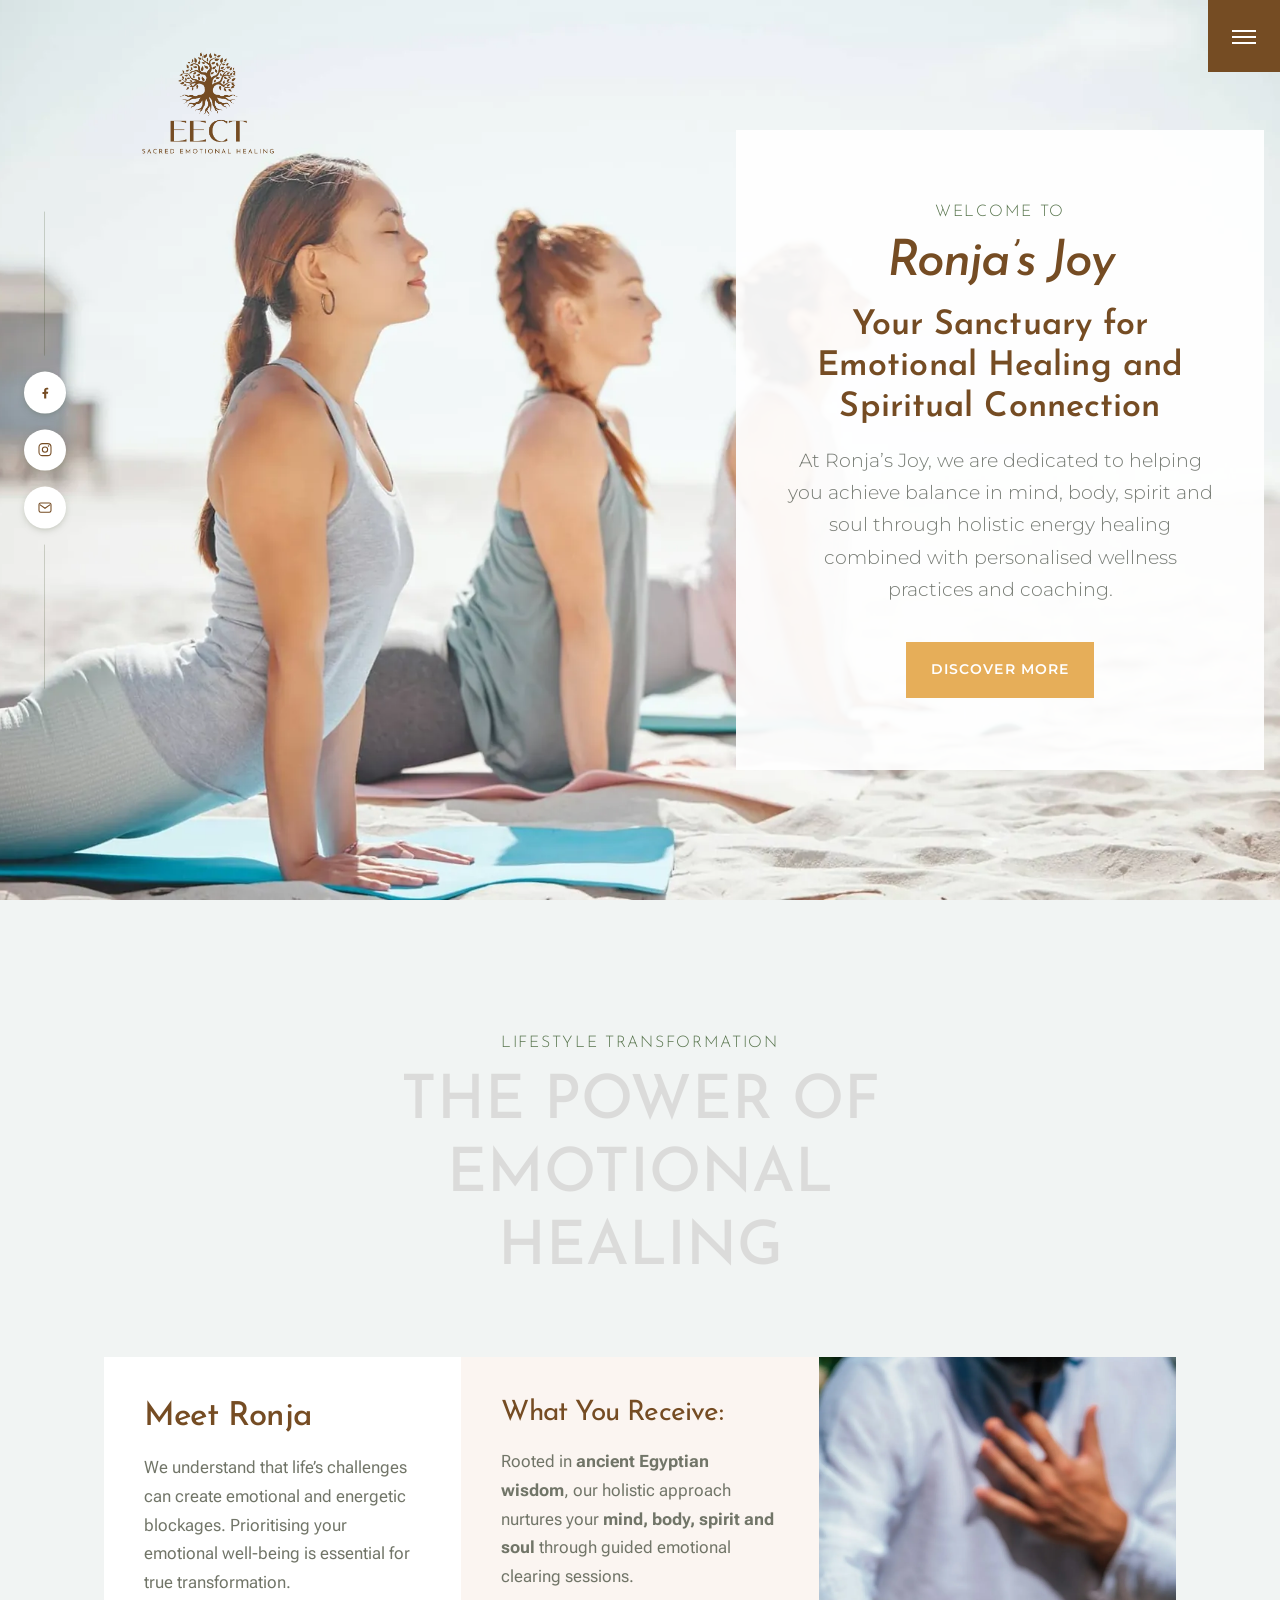
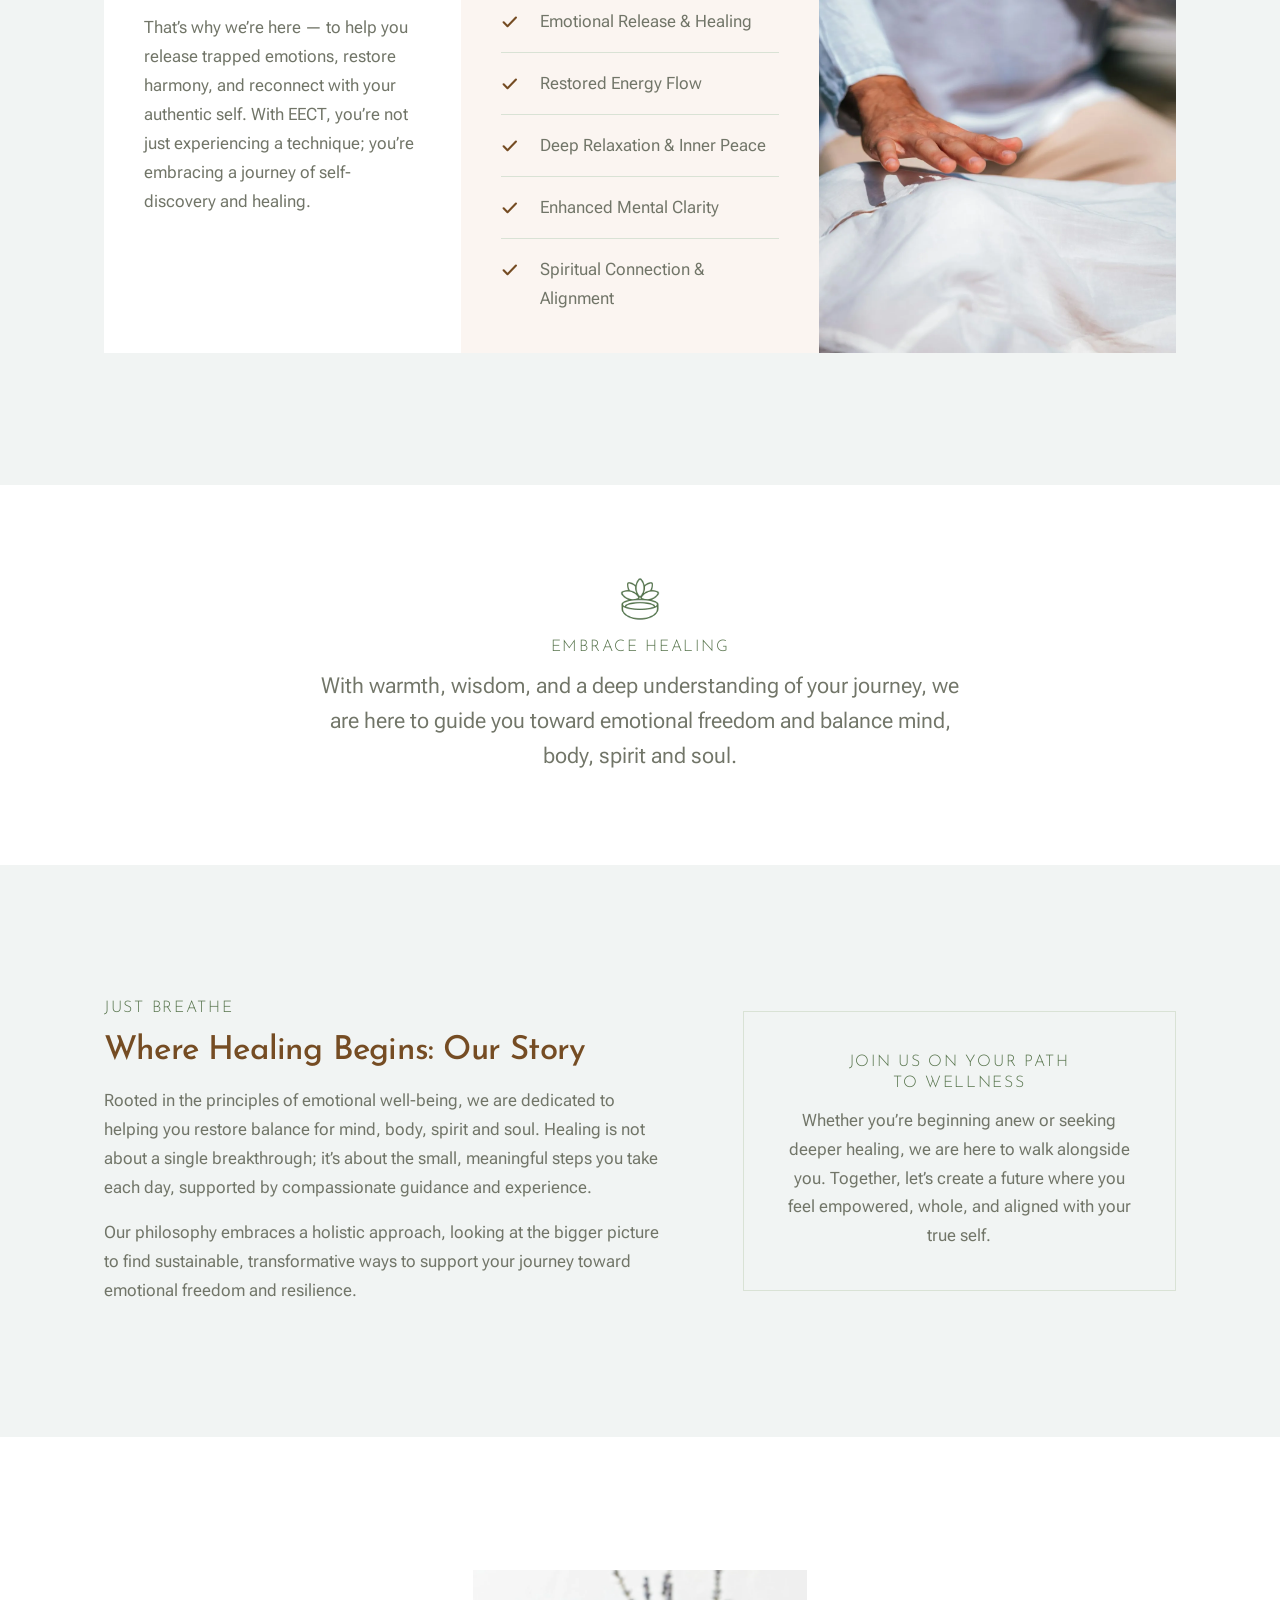
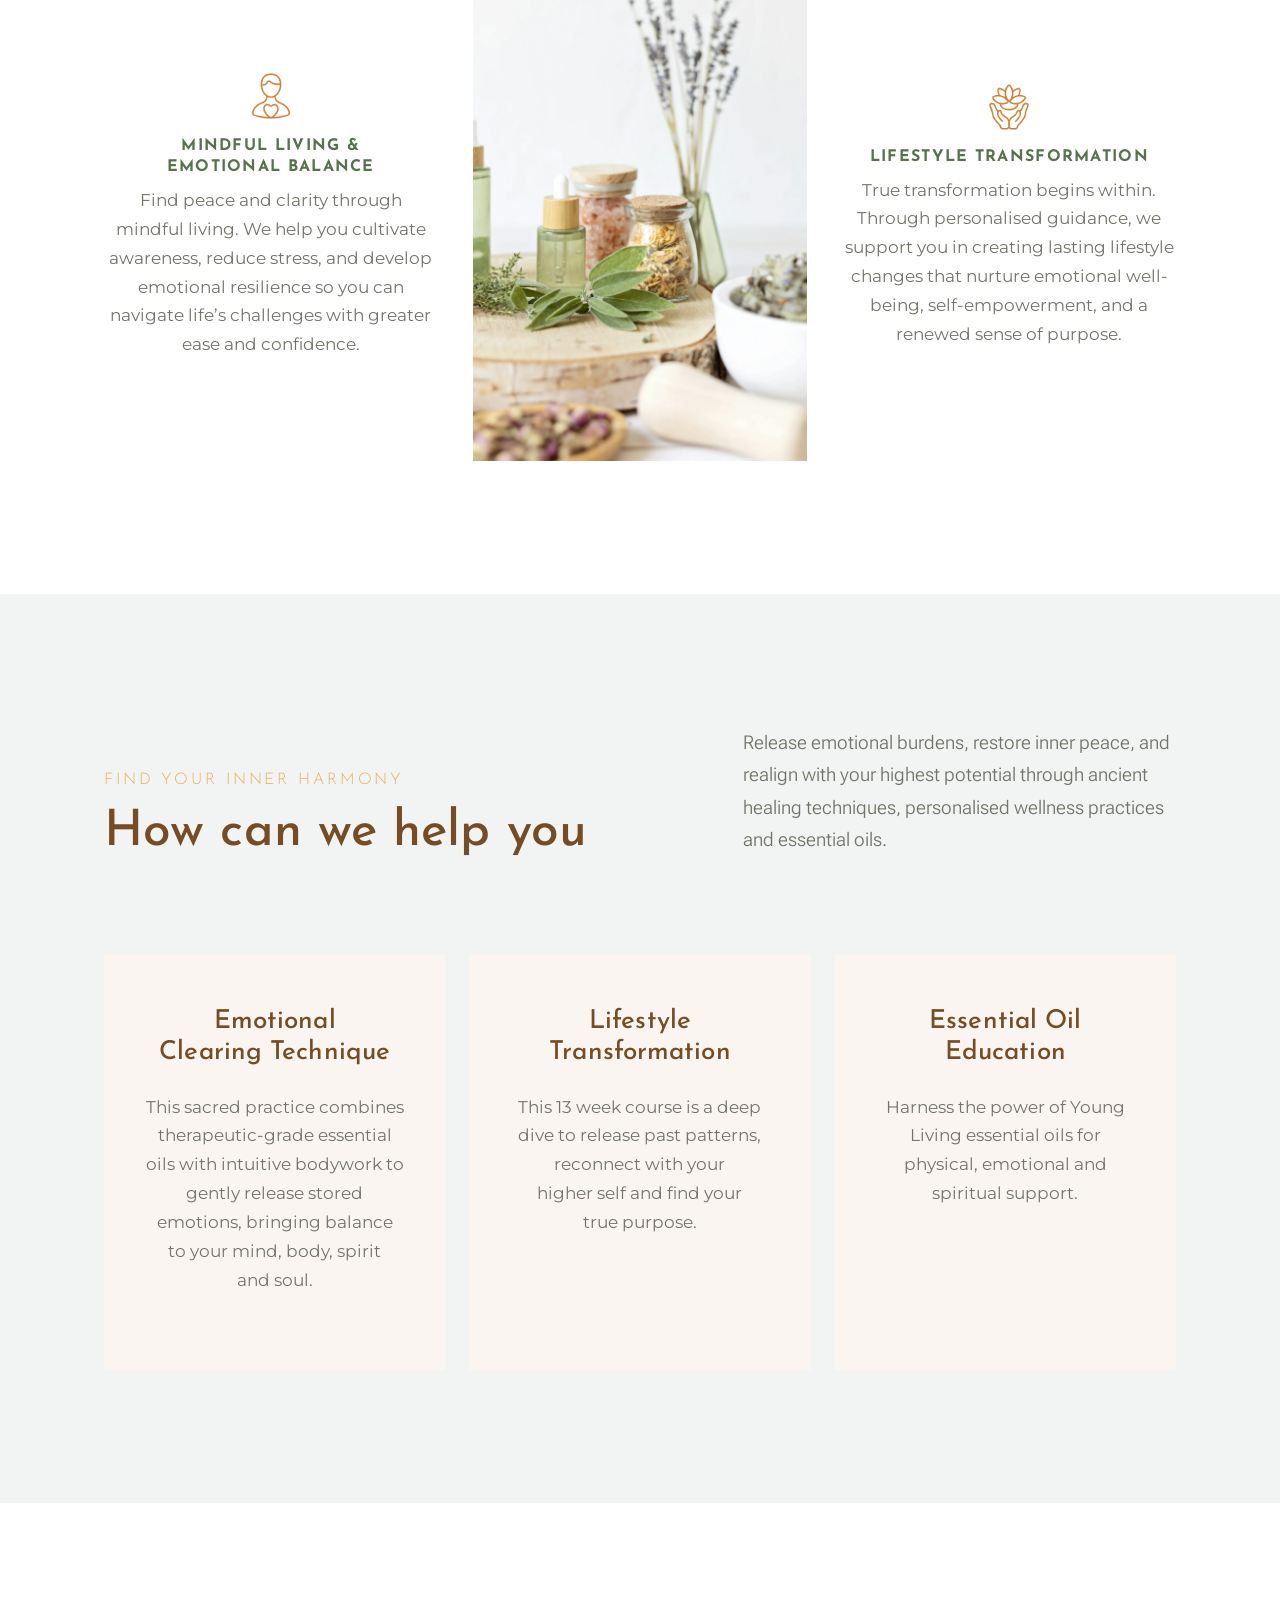
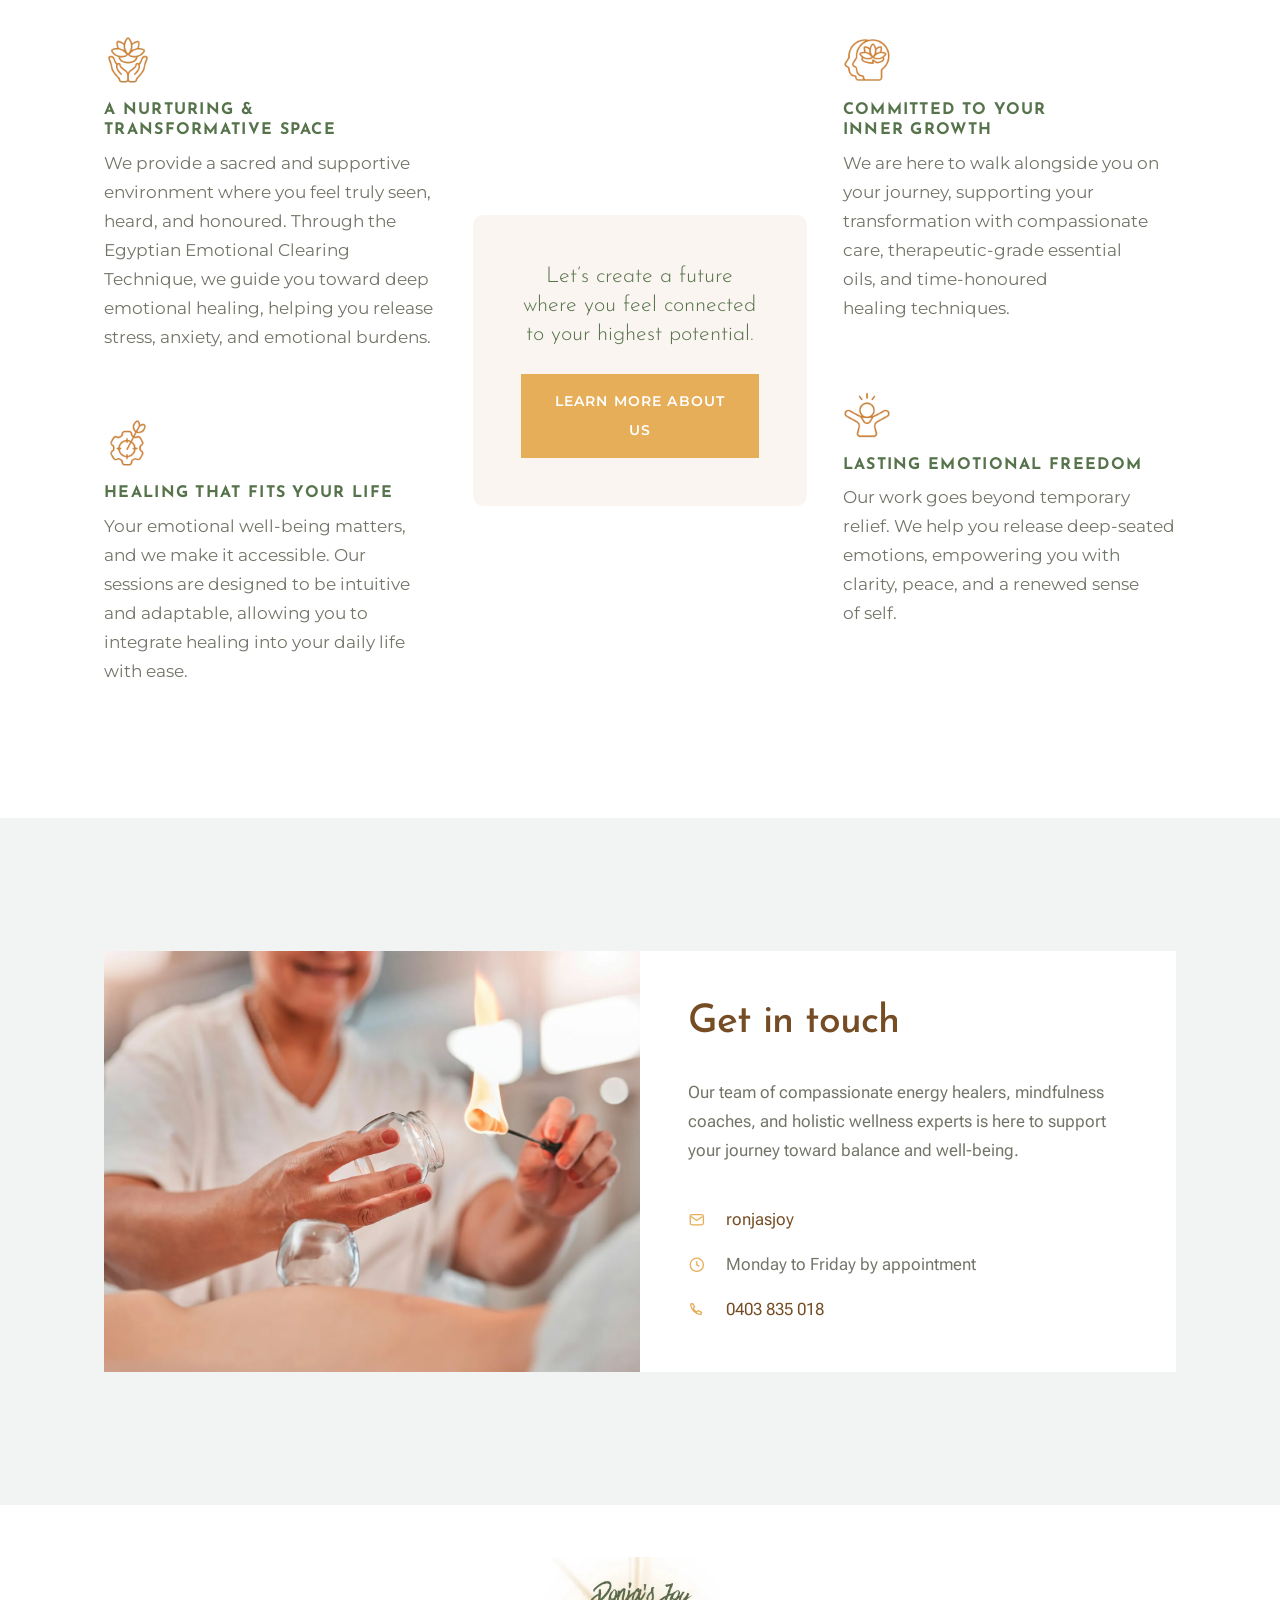
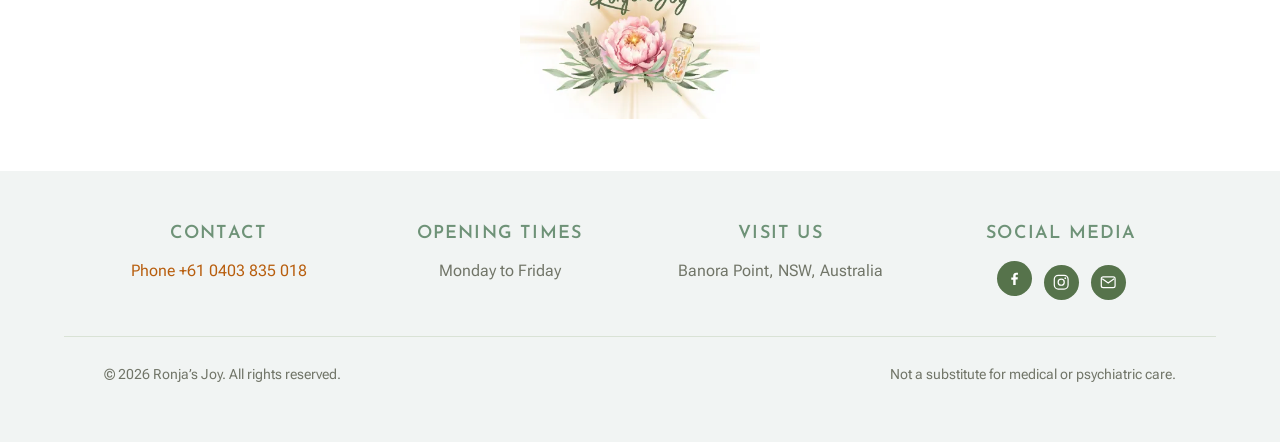
==== commit 265eee02: "Apply the type system extracted from the live site's stylesheets Rather than transcribing values one" ====
--- a/index.html
+++ b/index.html
@@ -10,7 +10,7 @@
 <link rel="apple-touch-icon" href="assets/img/favicon-180.png">
 <link rel="preconnect" href="https://fonts.googleapis.com">
 <link rel="preconnect" href="https://fonts.gstatic.com" crossorigin>
-<link href="https://fonts.googleapis.com/css2?family=Josefin+Sans:ital,wght@0,300;0,400;0,500;0,600;1,400;1,500;1,600&family=Montserrat:wght@300;400;500;600&family=Roboto+Flex:wght@300;400;500&display=swap" rel="stylesheet">
+<link href="https://fonts.googleapis.com/css2?family=Josefin+Sans:ital,wght@0,300;0,400;0,500;0,600;0,700;1,400;1,500&family=Montserrat:wght@300;400;500;600&family=Roboto+Flex:wght@300;400;500;600&family=Oranienbaum&display=swap" rel="stylesheet">
 <link rel="stylesheet" href="assets/styles.css">
 <script src="assets/site.js" defer></script>
 </head>
--- a/assets/styles.css
+++ b/assets/styles.css
@@ -1355,3 +1355,116 @@
 @media (max-width: 54em) {
   .intro-split h2 { font-size: clamp(2rem, 1.2rem + 3.5vw, 49px); }
 }
+
+/* ==========================================================================
+   16. TYPE SYSTEM TAKEN FROM THE LIVE SITE
+   Extracted from the client's Elementor kit stylesheet (post-8.css) and the
+   home page stylesheet (post-39.css), not measured from screenshots. Sizes
+   are fixed as on the original, with a single mobile reduction.
+   ========================================================================== */
+:root {
+  --font-display: "Josefin Sans", "Avenir Next", "Segoe UI", Helvetica, Arial, sans-serif;
+  --font-alt:     "Roboto Flex", "Segoe UI", Helvetica, Arial, sans-serif;
+  --font-body:    "Montserrat", "Helvetica Neue", Arial, sans-serif;
+  --font-serif:   "Oranienbaum", Georgia, serif;
+}
+
+/* Body copy — kit "text" token */
+body {
+  font-family: var(--font-alt);
+  font-size: 17px;
+  font-weight: 400;
+  line-height: 1.7em;
+  color: #717568;
+}
+
+/* Kit heading scale. Colours: h1–h4 primary, h5 text, h6 secondary. */
+h1, .h1 { font-family: var(--font-display); font-size: 40px; font-weight: 500; text-transform: uppercase; line-height: 1.2em; letter-spacing: 0;      color: #754C23; }
+h2, .h2 { font-family: var(--font-display); font-size: 33px; font-weight: 500; text-transform: none;      line-height: 1.2em; letter-spacing: -0.8px; color: #754C23; }
+h3, .h3 { font-family: var(--font-display); font-size: 28px; font-weight: 400; line-height: 1.2em; letter-spacing: -0.8px; color: #754C23; }
+h4, .h4 { font-family: var(--font-display); font-size: 26px; font-weight: 500; letter-spacing: -1.7px; color: #754C23; }
+h5      { font-family: var(--font-display); font-size: 25px; font-weight: 500; line-height: 1.2em; color: #717568; }
+h6      { font-family: var(--font-display); font-size: 18px; font-weight: 600; text-transform: uppercase; line-height: 1.2em; letter-spacing: 1.2px; color: #6E9277; }
+
+/* Eyebrows — kit token d6b0df9 */
+.eyebrow {
+  font-family: var(--font-display);
+  font-size: 16px;
+  font-weight: 300;
+  text-transform: uppercase;
+  letter-spacing: 1.7px;
+  line-height: 1.3em;
+  color: #56734B;
+}
+.eyebrow--gold, .intro-split .eyebrow--gold { color: #E6AE59; }
+
+/* Footer headings are h6; list text is kit token f4cdd3a */
+.footer-col h2 {
+  font-family: var(--font-display);
+  font-size: 18px;
+  font-weight: 600;
+  text-transform: uppercase;
+  line-height: 1.2em;
+  letter-spacing: 1.2px;
+  color: #6E9277;
+}
+.footer-col li, .footer-col li a {
+  font-family: var(--font-alt);
+  font-size: 16px;
+  font-weight: 400;
+  line-height: 1.7em;
+  color: #717568;
+}
+.footer-col li:first-child a[href^="tel"] { color: #B85E0E; }
+
+/* Hero paragraph — Montserrat 19px 300, #050F018A */
+.hero-card p:not(.eyebrow):not(.hero-promise) {
+  font-family: var(--font-body);
+  font-size: 19px;
+  font-weight: 300;
+  line-height: 1.7em;
+  color: #050F018A;
+}
+/* Hero wordmark and promise — kit token 9550428 / aa9fcf0 */
+.hero-split h1 { font-size: 50px; font-weight: 500; line-height: 1.1em; letter-spacing: -1.9px; text-transform: none; color: #754C23; }
+.hero-split .hero-promise { font-family: var(--font-display); font-size: 34px; font-weight: 600; line-height: 1.2em; letter-spacing: 0.1px; color: #754C23; }
+
+/* Section intro — h2 token 9550428, supporting line token 18f376f */
+.intro-split h2 { font-size: 50px; font-weight: 500; line-height: 1.2em; letter-spacing: 0.1px; color: #754C23; text-transform: none; }
+.intro-split .stack p:not(.eyebrow) { font-family: var(--font-alt); font-size: 19px; font-weight: 300; line-height: 1.7em; color: #717568; }
+
+/* Cards — h3 token a8347c1, body Montserrat 17/400 */
+.card--beige h3 { font-family: var(--font-display); font-size: 26px; font-weight: 500; line-height: 1.2em; letter-spacing: 0.1px; color: #754C23; }
+.card--beige p  { font-family: var(--font-body); font-size: 17px; font-weight: 400; line-height: 1.7em; color: #717568; }
+
+/* Feature blocks — kit token 5996d8c */
+.feature h3, .feature h4 {
+  font-family: var(--font-display);
+  font-size: 16px;
+  font-weight: 700;
+  text-transform: uppercase;
+  line-height: 1.3em;
+  letter-spacing: 1.3px;
+  color: #56734B;
+}
+.feature p { font-family: var(--font-body); font-size: 17px; font-weight: 400; line-height: 1.7em; color: #717568; }
+
+/* Single mobile reduction, mirroring the original's responsive behaviour */
+@media (max-width: 54em) {
+  .hero-split h1, .intro-split h2 { font-size: clamp(2rem, 1.1rem + 4vw, 50px); }
+  .hero-split .hero-promise { font-size: clamp(1.5rem, 1rem + 2.6vw, 34px); }
+  h1 { font-size: clamp(1.75rem, 1.2rem + 2.6vw, 40px); }
+  h2 { font-size: clamp(1.6rem, 1.1rem + 2.2vw, 33px); }
+}
+
+/* Oversized faded heading — Josefin Sans, uppercase, kit faded colour */
+.watermark {
+  font-family: var(--font-display);
+  font-size: 61px;
+  font-weight: 500;
+  text-transform: uppercase;
+  line-height: 1.2em;
+  letter-spacing: 0;
+  color: #DBDBDA;
+}
+@media (max-width: 54em) { .watermark { font-size: clamp(1.9rem, 1.1rem + 4vw, 61px); } }
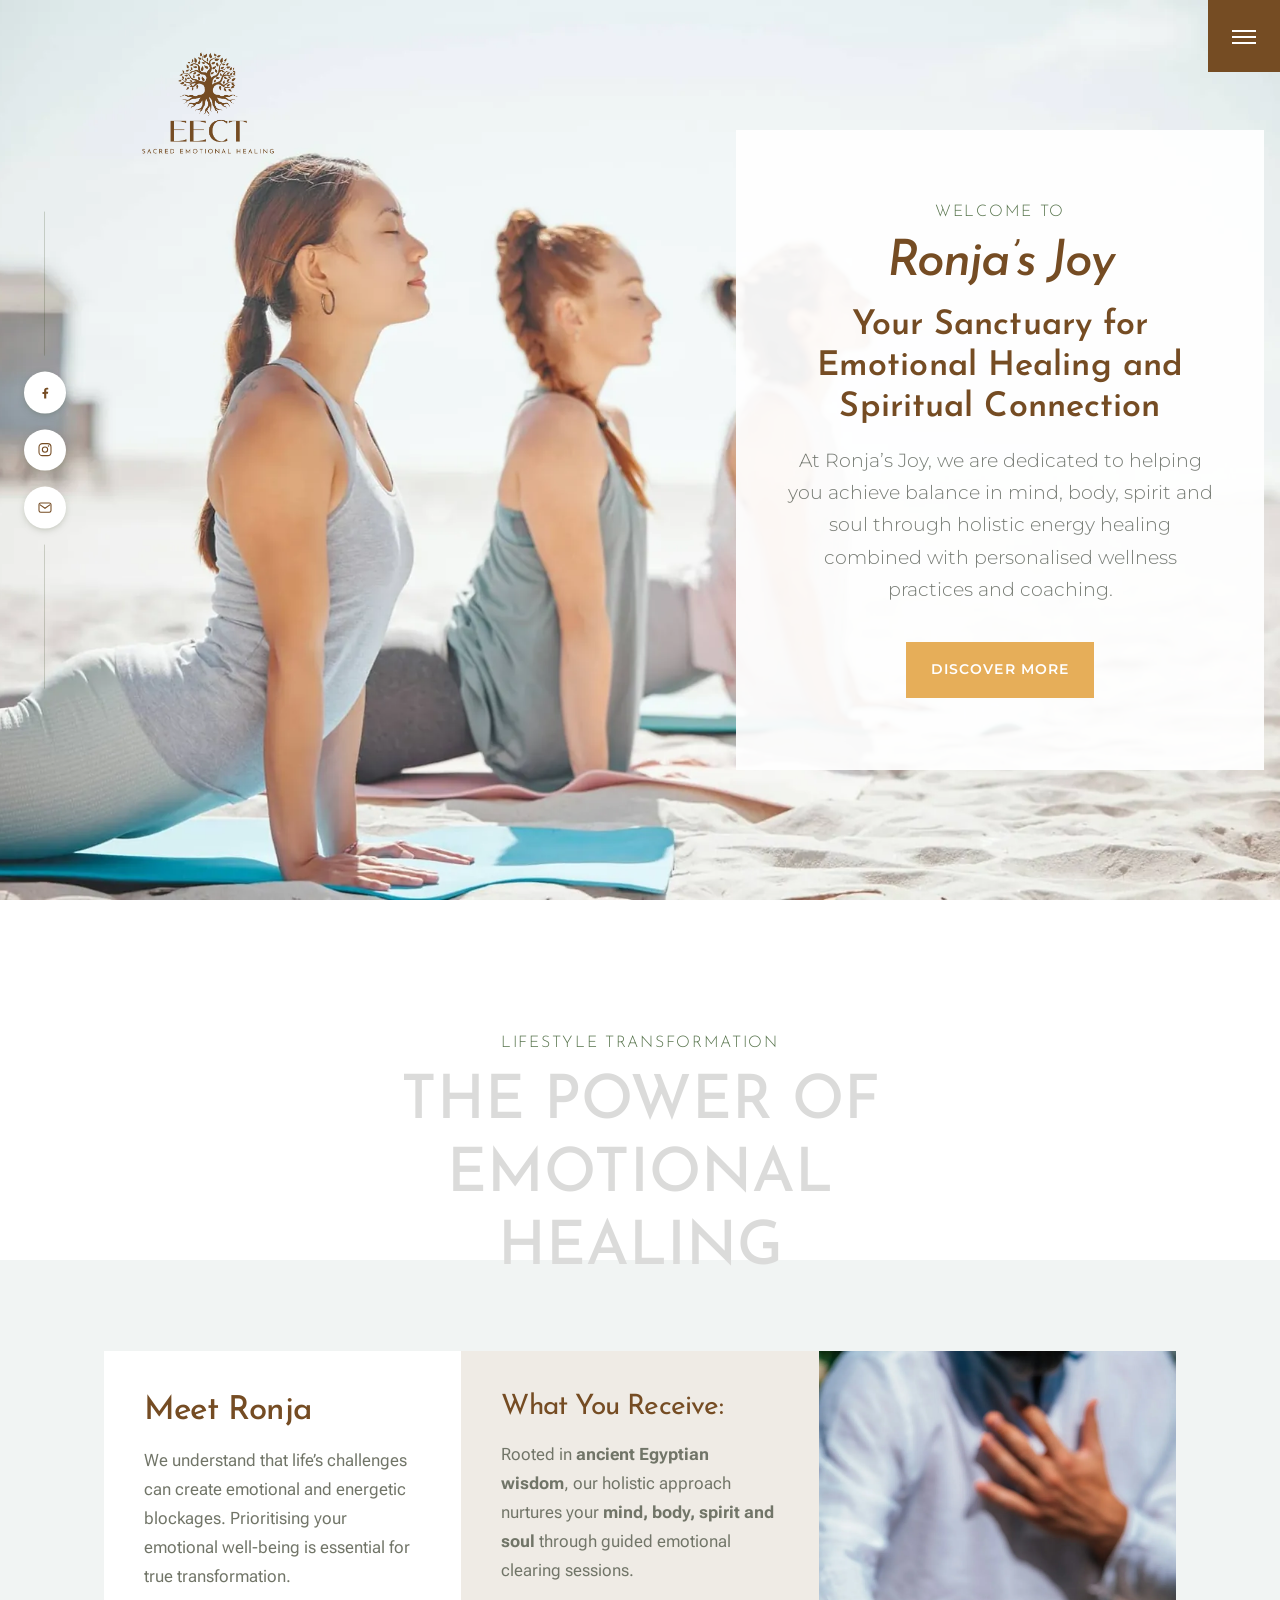
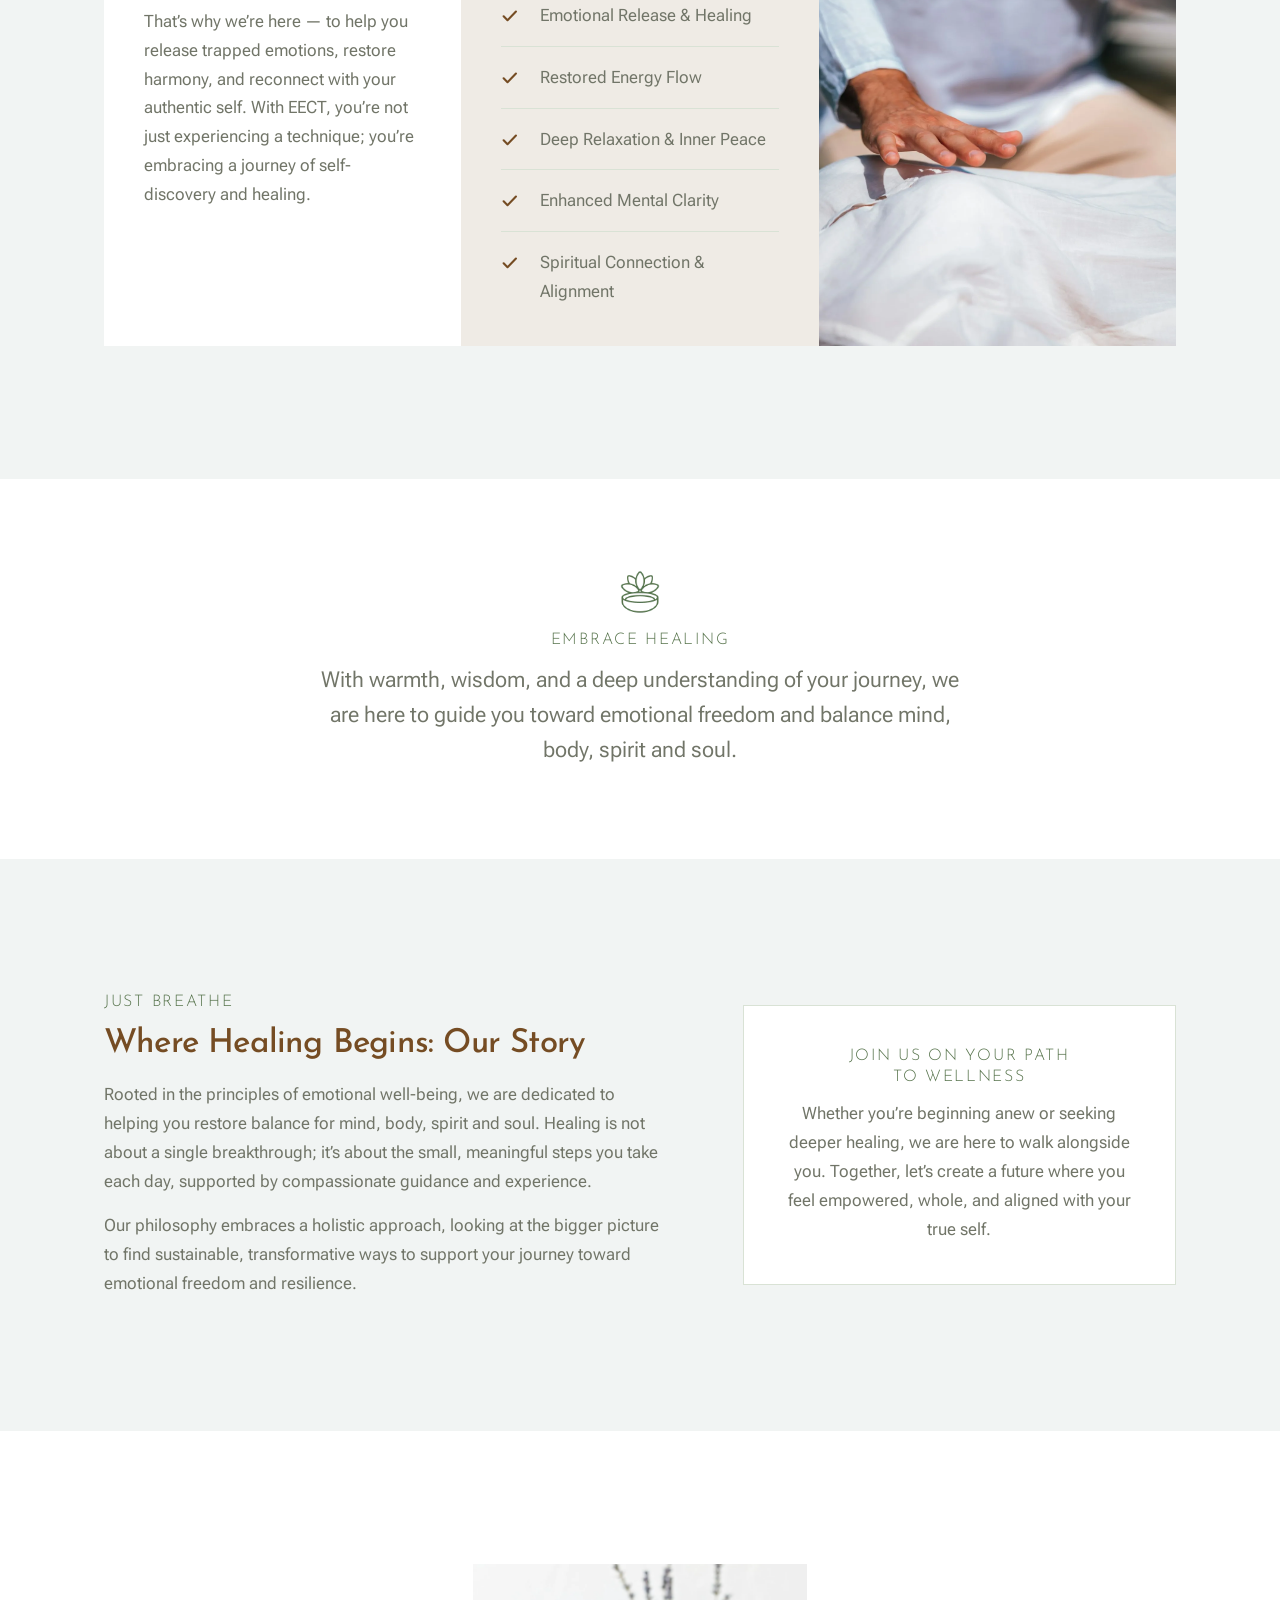
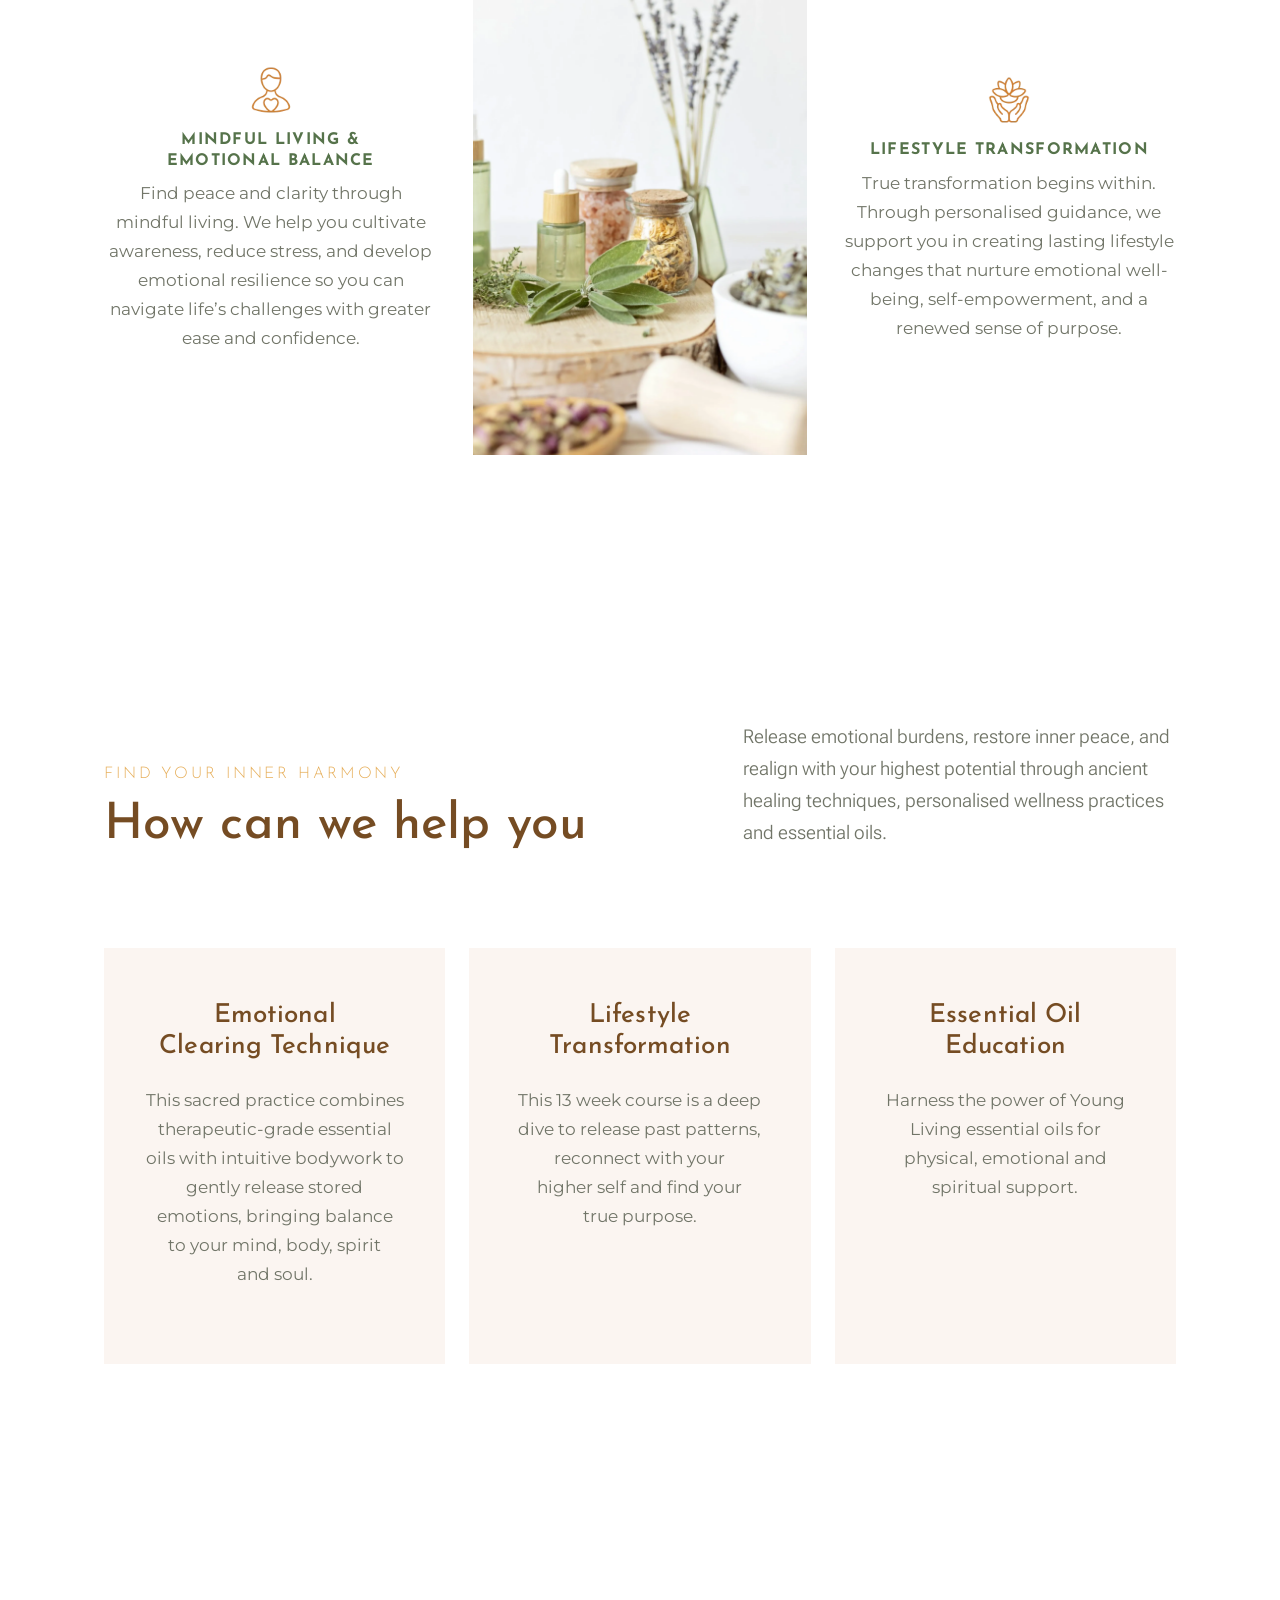
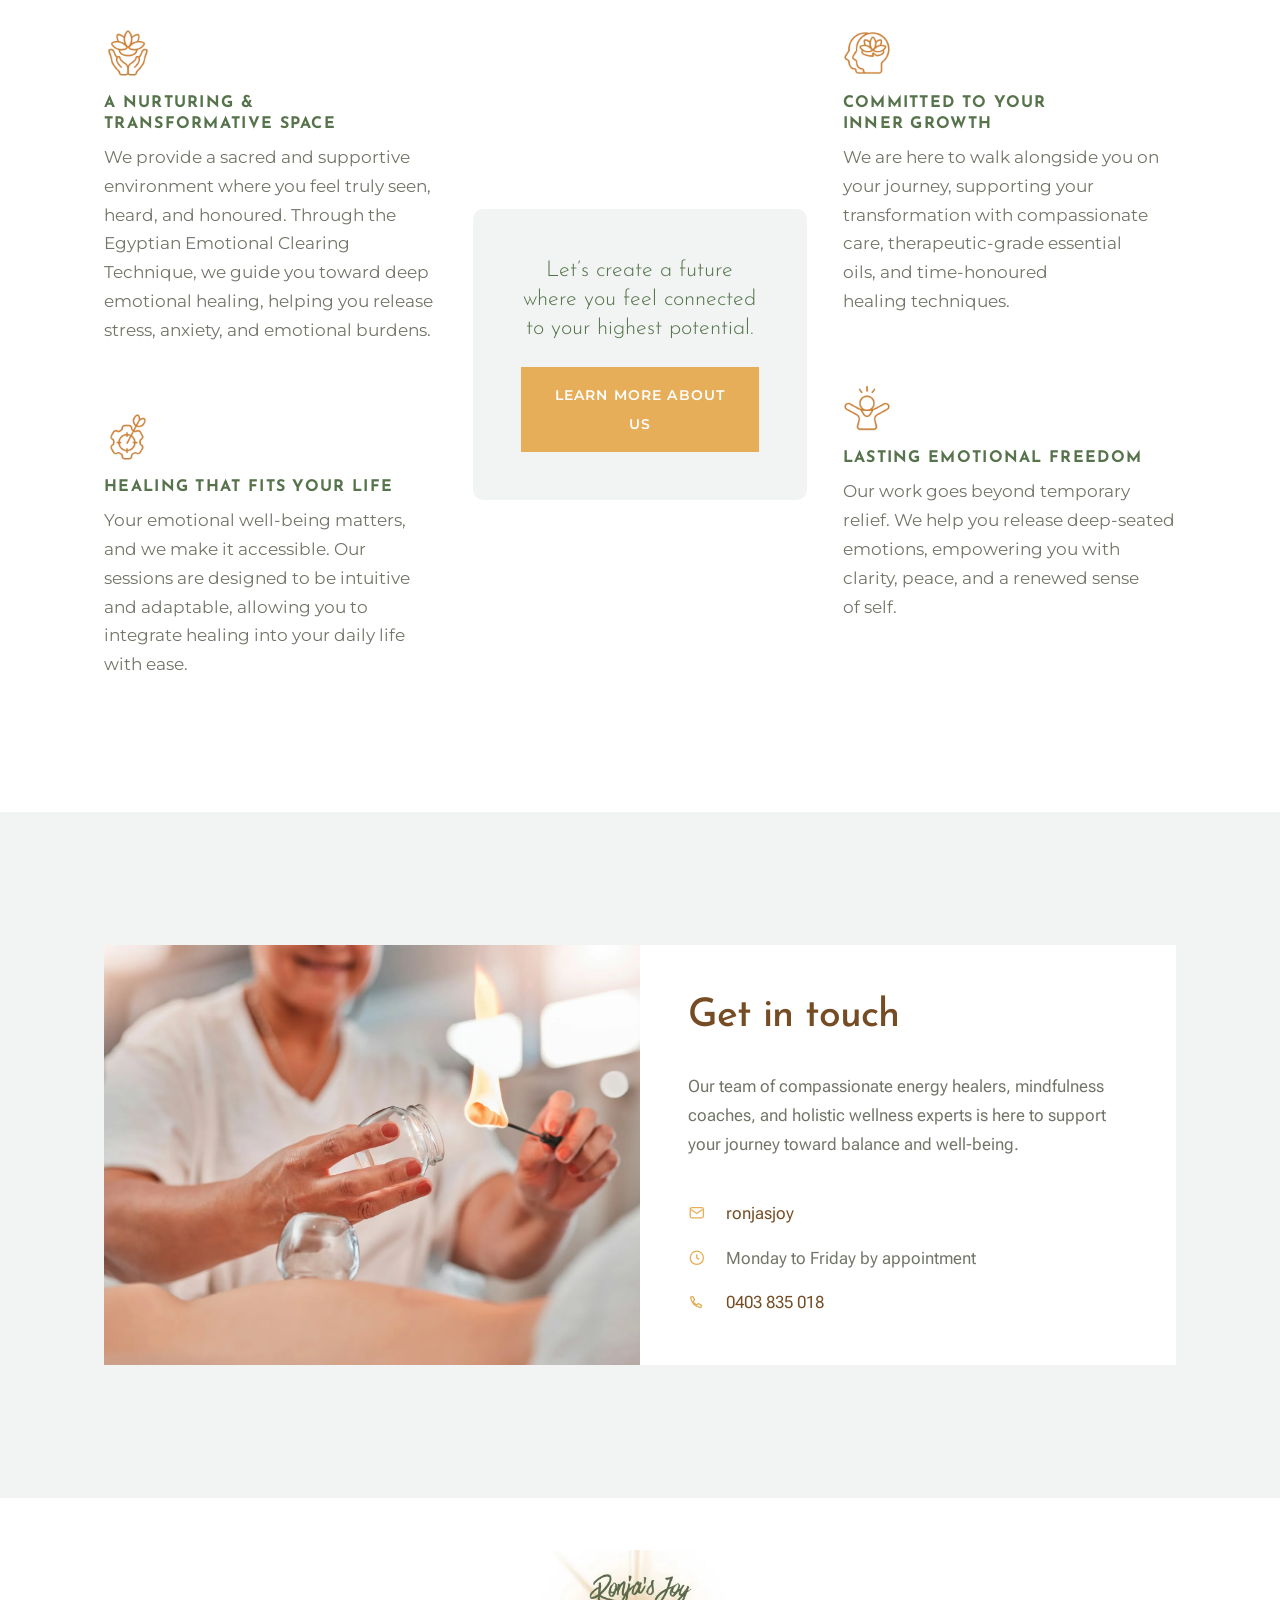
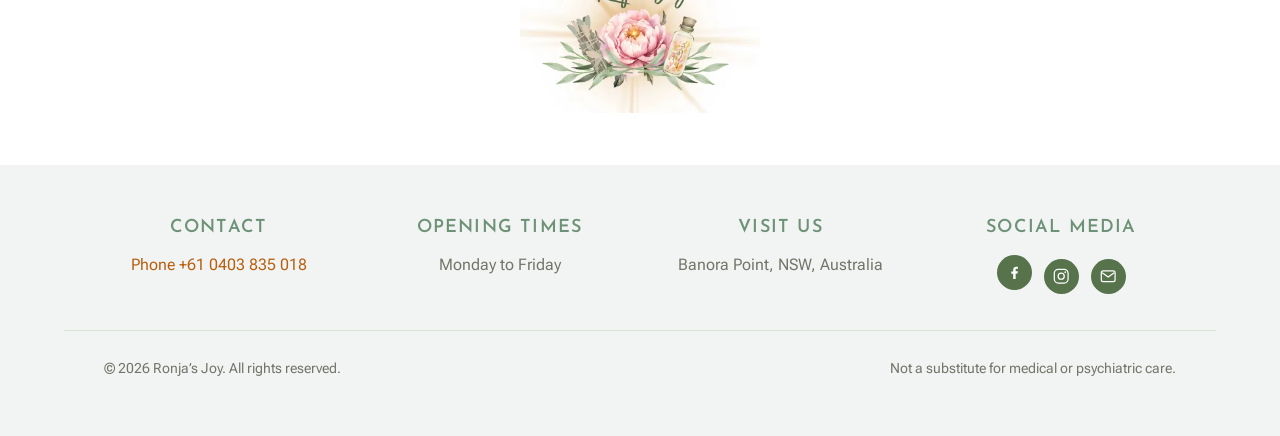
==== commit 720be314: "Correct section backgrounds from post-39.css Extracted every container's background-color from the l" ====
--- a/index.html
+++ b/index.html
@@ -72,7 +72,7 @@
   </section>
 
   <!-- Oversized pale divider heading -->
-  <section class="section section--linen section--flush-bottom">
+  <section class="section section--paper section--flush-bottom">
     <div class="wrap stack stack--center">
       <p class="eyebrow">Lifestyle Transformation</p>
       <p class="watermark">The Power of Emotional Healing</p>
@@ -145,7 +145,7 @@
   </section>
 
   <!-- Services -->
-  <section class="section section--linen">
+  <section class="section section--paper">
     <div class="wrap split split--wide-text intro-split">
       <div class="stack">
         <p class="eyebrow eyebrow--gold">Find Your Inner Harmony</p>
--- a/assets/styles.css
+++ b/assets/styles.css
@@ -1468,3 +1468,24 @@
   color: #DBDBDA;
 }
 @media (max-width: 54em) { .watermark { font-size: clamp(1.9rem, 1.1rem + 4vw, 61px); } }
+
+/* --------------------------------------------------------------------------
+   17. SECTION BACKGROUNDS — exact values from post-39.css
+   f81cc9c #FFFFFF · accent #D39D711A · 1e2dcfa #F1F4F3
+   -------------------------------------------------------------------------- */
+.section--paper { background: #FFFFFF; }
+.section--linen { background: #F1F4F3; }
+
+/* Cards use the accent at its real alpha so they composite as on the original */
+.trio-card { background: #FFFFFF; }
+/* Must follow .trio-card: equal specificity, so source order decides. */
+.card--beige,
+.trio-card.trio-card--beige { background: #D39D711A; }
+.contact-card { background: #FFFFFF; }
+.pull-panel { background: #F1F4F3; }
+.bordered-panel { background: #FFFFFF; }
+
+/* The oversized faded heading bleeds over the band below it, as on the site */
+.section--flush-bottom { padding-bottom: 0; }
+.section--flush-bottom .watermark { position: relative; z-index: 1; margin-bottom: -0.42em; }
+.section--flush-top { padding-top: var(--space-2xl); }
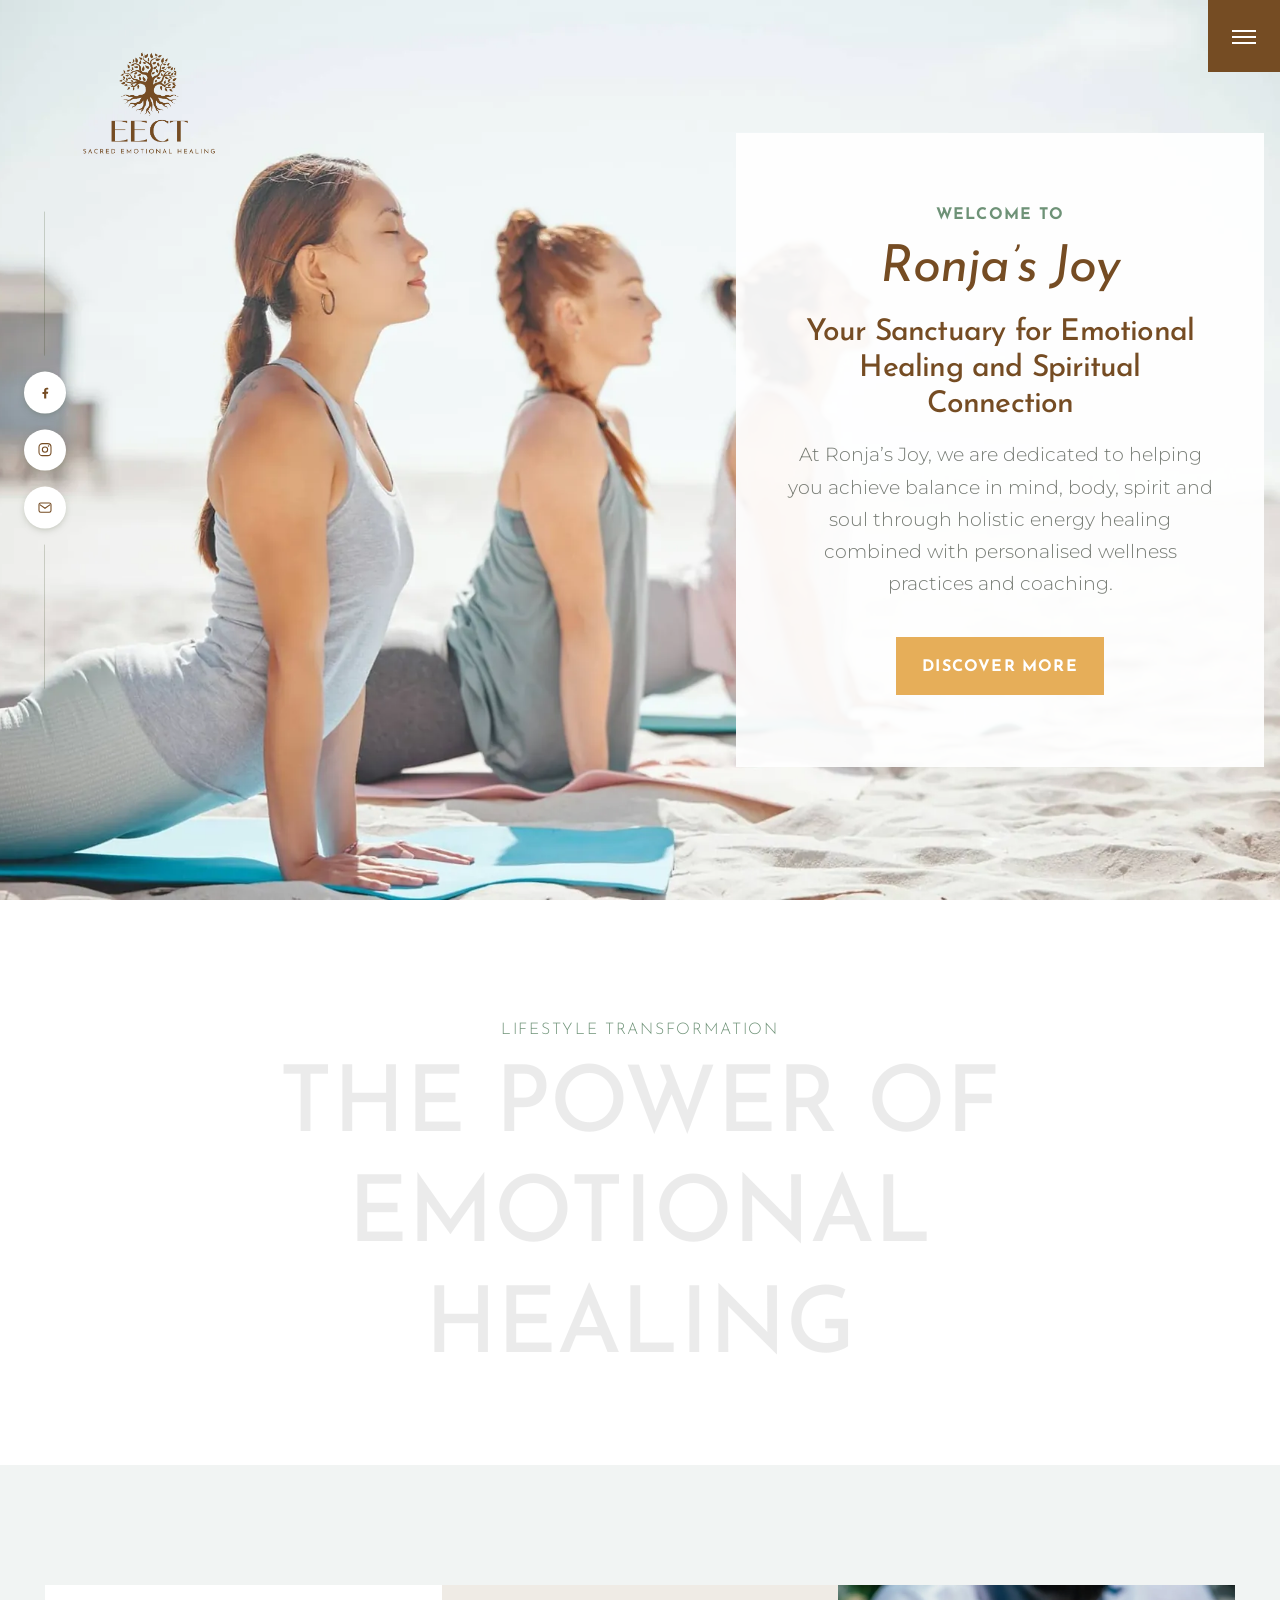
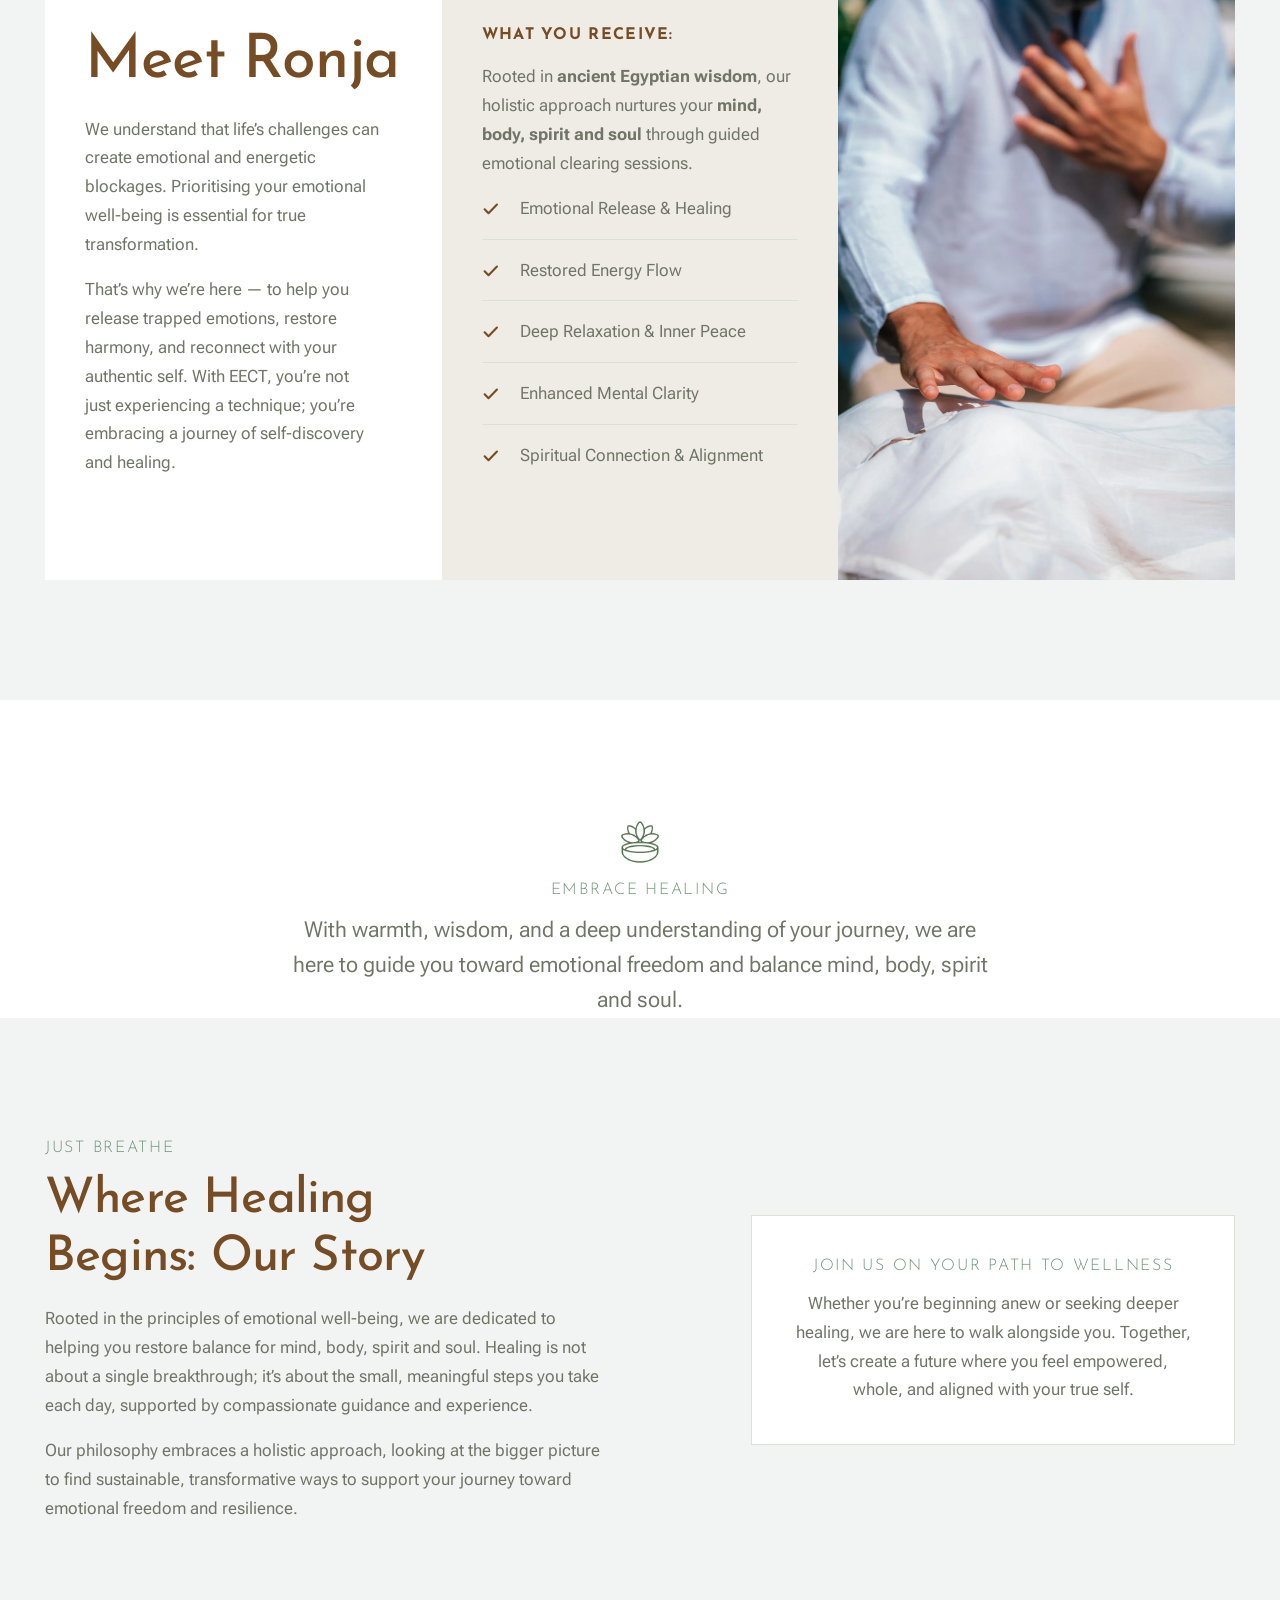
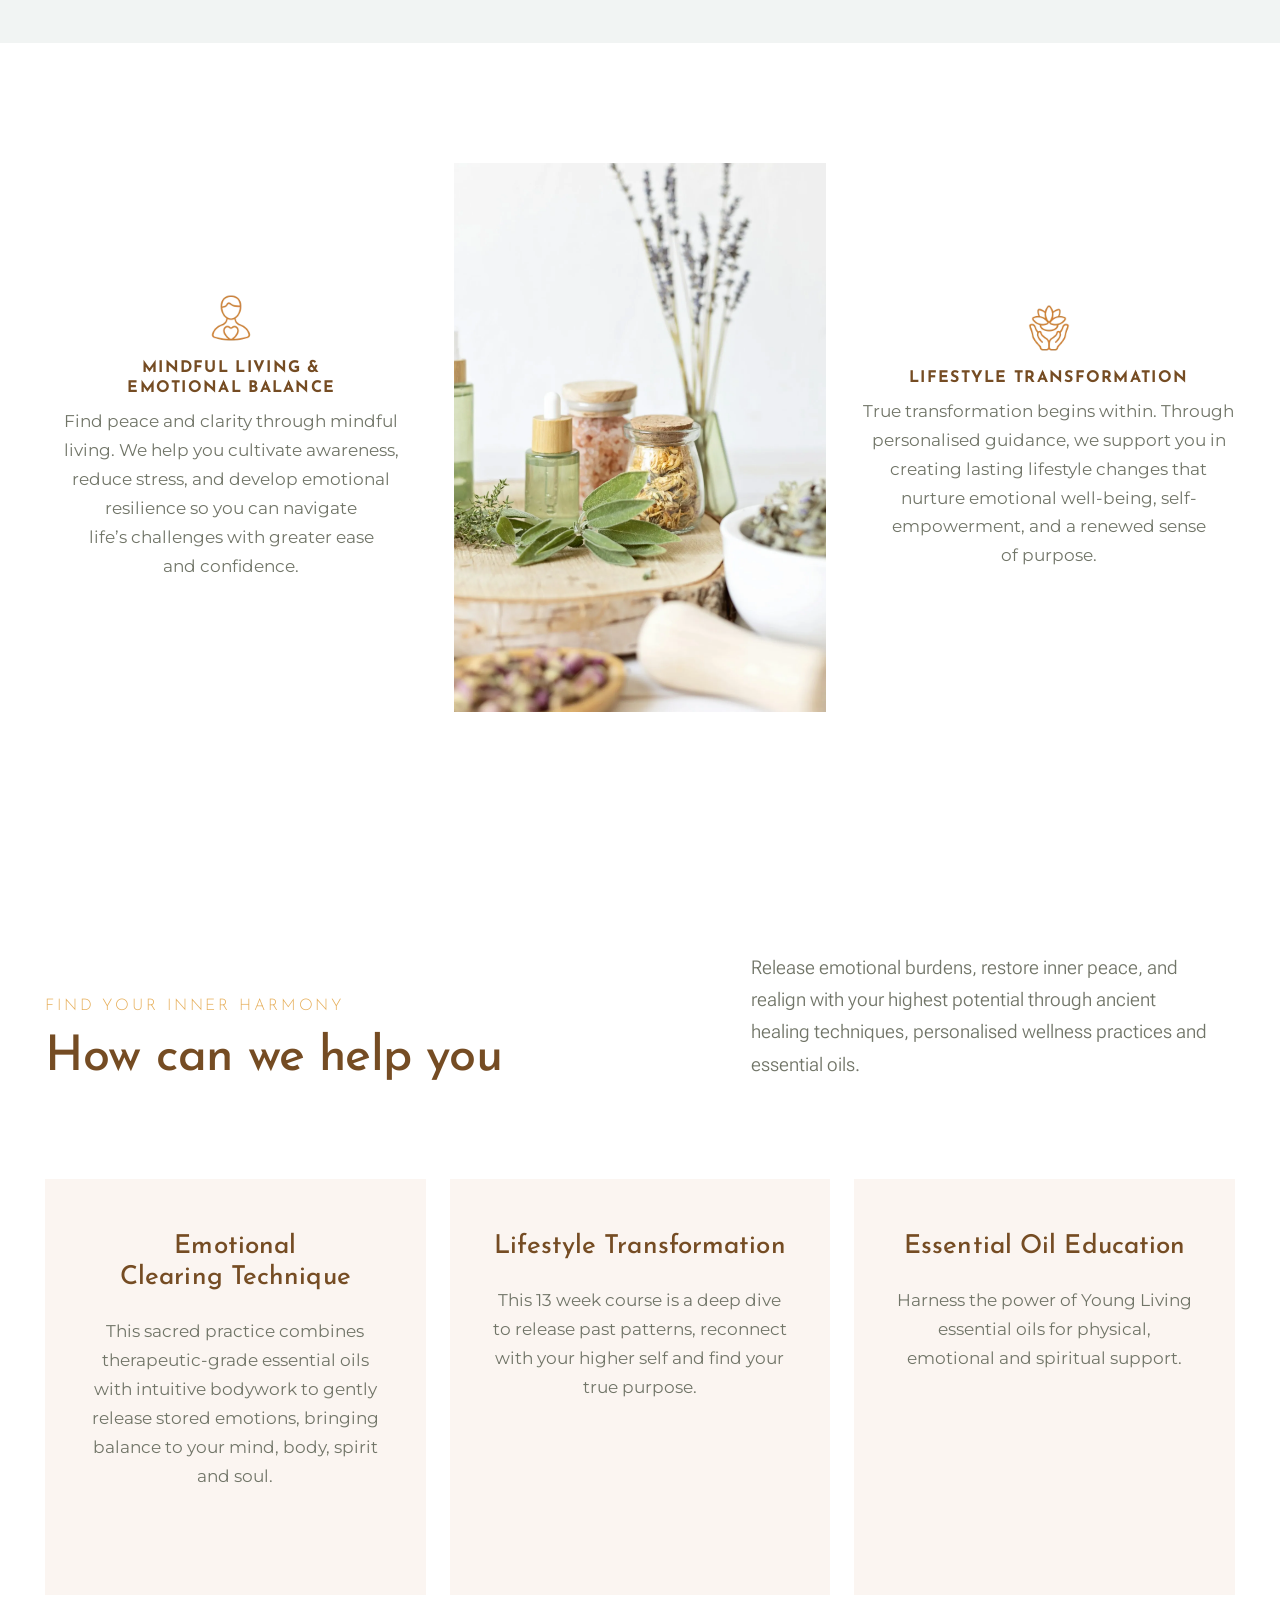
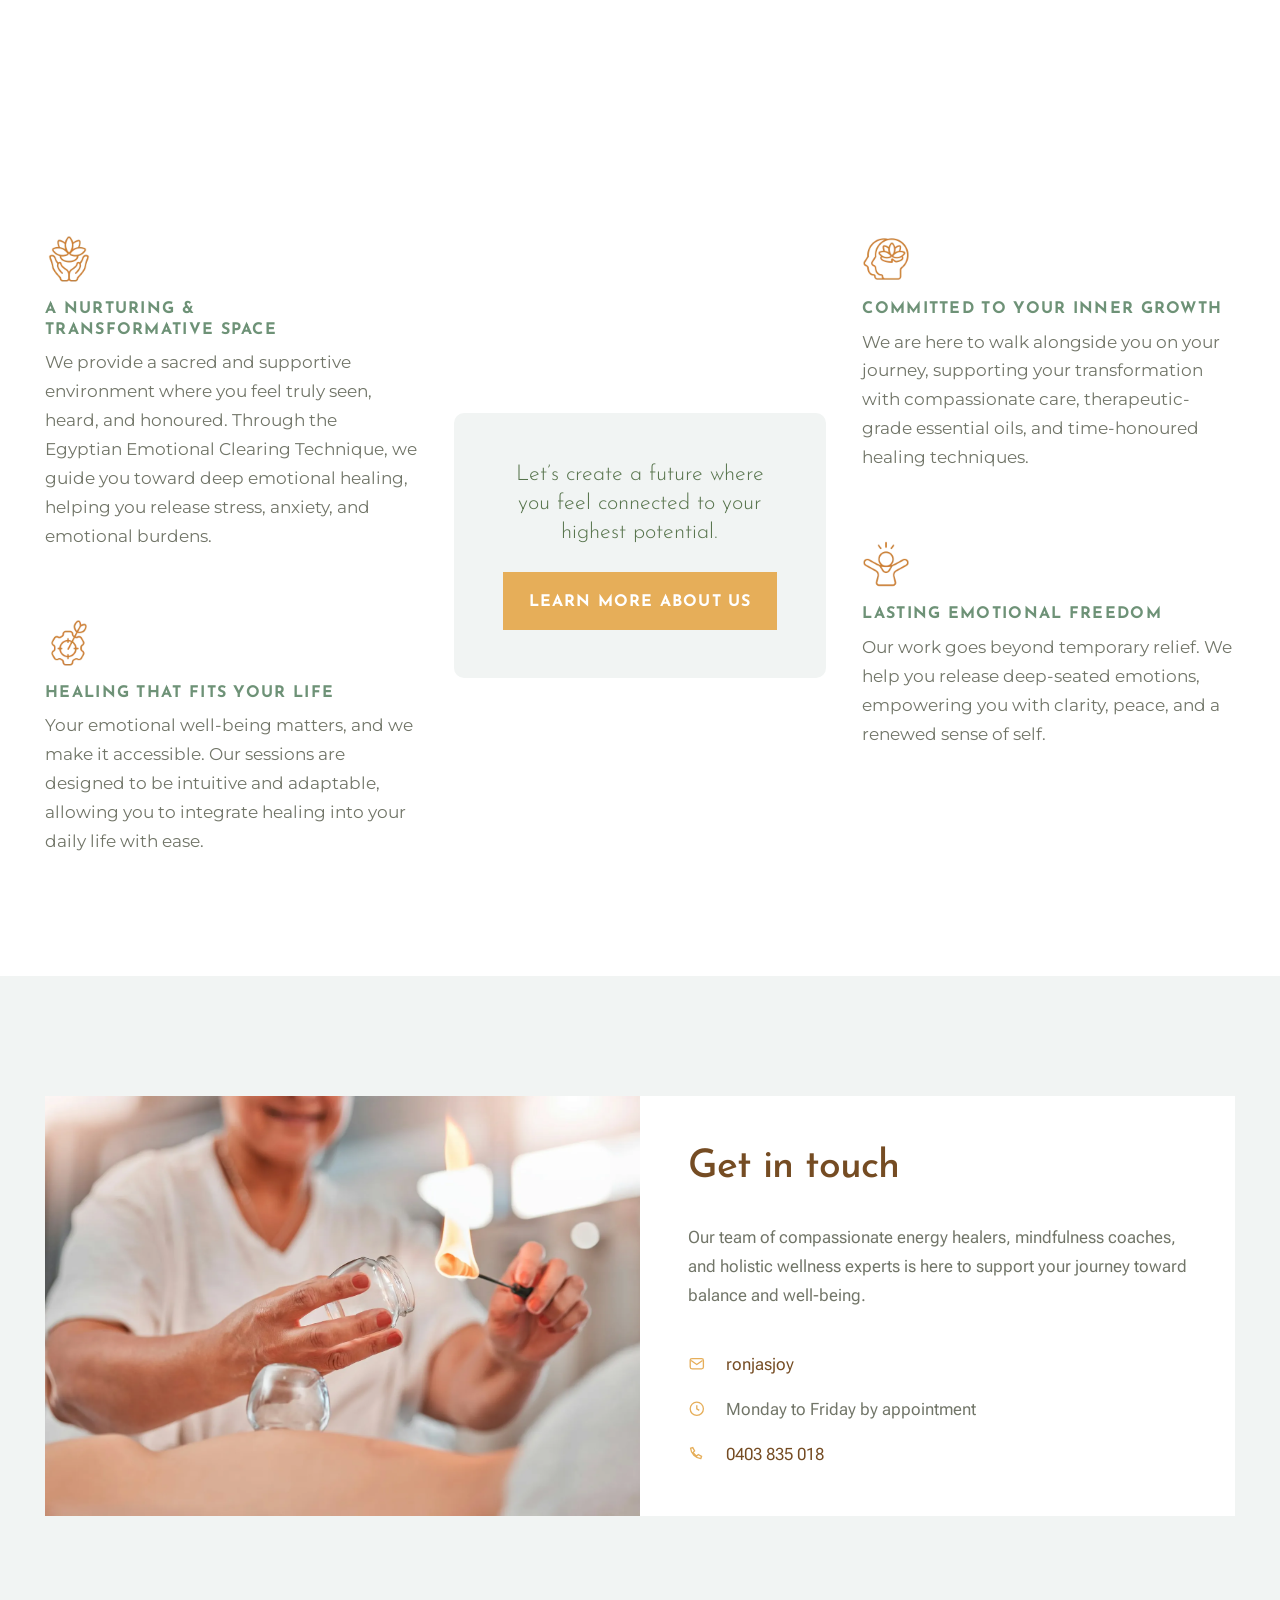
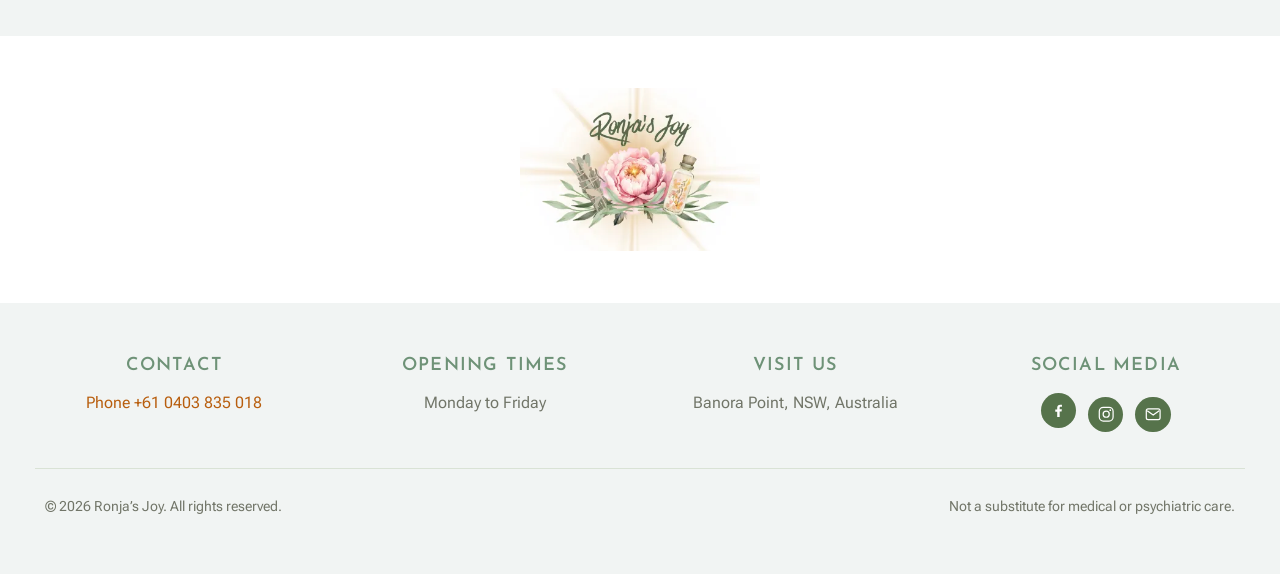
==== commit 77a830c9: "Rebuild the inner pages from measurements of the live site Chromium can now reach ronjasjoy.com: Pla" ====
--- a/index.html
+++ b/index.html
@@ -106,7 +106,7 @@
   <section class="section section--tight section--paper">
     <div class="wrap wrap--narrow stack stack--center">
       <img src="assets/img/Spa-1.webp" width="64" height="64" alt="" style="width:2.75rem;height:2.75rem">
-      <p class="eyebrow">Embrace Healing</p>
+      <p class="eyebrow eyebrow--gold">Embrace Healing</p>
       <p class="lede">With warmth, wisdom, and a deep understanding of your journey, we are here to guide you toward emotional freedom and balance mind, body, spirit and soul.</p>
     </div>
   </section>
@@ -115,13 +115,13 @@
   <section class="section section--linen">
     <div class="wrap split split--wide-text">
       <div class="stack">
-        <p class="eyebrow">Just Breathe</p>
+        <p class="eyebrow eyebrow--gold">Just Breathe</p>
         <h2>Where Healing Begins: Our Story</h2>
         <p>Rooted in the principles of emotional well-being, we are dedicated to helping you restore balance for mind, body, spirit and soul. Healing is not about a single breakthrough; it&rsquo;s about the small, meaningful steps you take each day, supported by compassionate guidance and experience.</p>
         <p>Our philosophy embraces a holistic approach, looking at the bigger picture to find sustainable, transformative ways to support your journey toward emotional freedom and resilience.</p>
       </div>
       <div class="bordered-panel stack stack--center">
-        <p class="eyebrow">Join Us on Your Path to Wellness</p>
+        <p class="eyebrow eyebrow--gold">Join Us on Your Path to Wellness</p>
         <p>Whether you&rsquo;re beginning anew or seeking deeper healing, we are here to walk alongside you. Together, let&rsquo;s create a future where you feel empowered, whole, and aligned with your true self.</p>
       </div>
     </div>
--- a/assets/styles.css
+++ b/assets/styles.css
@@ -1378,11 +1378,15 @@
   color: #717568;
 }
 
-/* Kit heading scale. Colours: h1–h4 primary, h5 text, h6 secondary. */
-h1, .h1 { font-family: var(--font-display); font-size: 40px; font-weight: 500; text-transform: uppercase; line-height: 1.2em; letter-spacing: 0;      color: #754C23; }
-h2, .h2 { font-family: var(--font-display); font-size: 33px; font-weight: 500; text-transform: none;      line-height: 1.2em; letter-spacing: -0.8px; color: #754C23; }
-h3, .h3 { font-family: var(--font-display); font-size: 28px; font-weight: 400; line-height: 1.2em; letter-spacing: -0.8px; color: #754C23; }
-h4, .h4 { font-family: var(--font-display); font-size: 26px; font-weight: 500; letter-spacing: -1.7px; color: #754C23; }
+/* Kit heading scale — DESKTOP values, straight from .elementor-kit-8.
+   The smaller numbers that used to be here are the kit's own
+   @media (max-width:767px) overrides; they are reinstated verbatim at the
+   foot of this section. Tokens: h1 f25d5db · h2 6d0aee7 · h3 c4638cb ·
+   h4 c55172d · h5 4ce22d9 · h6 6fc617c. */
+h1, .h1 { font-family: var(--font-display); font-size: 50px; font-weight: 500; text-transform: uppercase; line-height: 1.2em; letter-spacing: 0;      color: #754C23; }
+h2, .h2 { font-family: var(--font-display); font-size: 49px; font-weight: 500; text-transform: none;      line-height: 1.2em; letter-spacing: -0.8px; color: #754C23; }
+h3, .h3 { font-family: var(--font-display); font-size: 46px; font-weight: 400; line-height: 1.2em; letter-spacing: -0.8px; color: #754C23; }
+h4, .h4 { font-family: var(--font-display); font-size: 34px; font-weight: 500; line-height: 1.2em; letter-spacing: -1.7px; color: #754C23; }
 h5      { font-family: var(--font-display); font-size: 25px; font-weight: 500; line-height: 1.2em; color: #717568; }
 h6      { font-family: var(--font-display); font-size: 18px; font-weight: 600; text-transform: uppercase; line-height: 1.2em; letter-spacing: 1.2px; color: #6E9277; }
 
@@ -1425,12 +1429,12 @@
   line-height: 1.7em;
   color: #050F018A;
 }
-/* Hero wordmark and promise — kit token 9550428 / aa9fcf0 */
-.hero-split h1 { font-size: 50px; font-weight: 500; line-height: 1.1em; letter-spacing: -1.9px; text-transform: none; color: #754C23; }
+/* Hero wordmark and promise — kit token aa9fcf0 (68px) / 1693da1 (34px) */
+.hero-split h1 { font-size: 68px; font-weight: 500; line-height: 1.1em; letter-spacing: -1.9px; text-transform: none; color: #754C23; }
 .hero-split .hero-promise { font-family: var(--font-display); font-size: 34px; font-weight: 600; line-height: 1.2em; letter-spacing: 0.1px; color: #754C23; }
 
-/* Section intro — h2 token 9550428, supporting line token 18f376f */
-.intro-split h2 { font-size: 50px; font-weight: 500; line-height: 1.2em; letter-spacing: 0.1px; color: #754C23; text-transform: none; }
+/* Section intro — h2 token 9550428 (92px), supporting line token 18f376f */
+.intro-split h2 { font-size: 92px; font-weight: 500; line-height: 1.2em; letter-spacing: 0.1px; color: #754C23; text-transform: none; }
 .intro-split .stack p:not(.eyebrow) { font-family: var(--font-alt); font-size: 19px; font-weight: 300; line-height: 1.7em; color: #717568; }
 
 /* Cards — h3 token a8347c1, body Montserrat 17/400 */
@@ -1449,25 +1453,35 @@
 }
 .feature p { font-family: var(--font-body); font-size: 17px; font-weight: 400; line-height: 1.7em; color: #717568; }
 
-/* Single mobile reduction, mirroring the original's responsive behaviour */
-@media (max-width: 54em) {
-  .hero-split h1, .intro-split h2 { font-size: clamp(2rem, 1.1rem + 4vw, 50px); }
-  .hero-split .hero-promise { font-size: clamp(1.5rem, 1rem + 2.6vw, 34px); }
-  h1 { font-size: clamp(1.75rem, 1.2rem + 2.6vw, 40px); }
-  h2 { font-size: clamp(1.6rem, 1.1rem + 2.2vw, 33px); }
-}
-
-/* Oversized faded heading — Josefin Sans, uppercase, kit faded colour */
-.watermark {
-  font-family: var(--font-display);
-  font-size: 61px;
+/* Oversized faded display heading — token 9550428 at 92px in kit colour
+   10242b9 (#C0C0C052, i.e. silver at 32% — it reads as pale grey on white).
+   Used for the home divider heading and for every inner-page <h1>. */
+.watermark, .page-head h1 {
+  font-family: var(--font-display);
+  font-size: 92px;
   font-weight: 500;
-  text-transform: uppercase;
   line-height: 1.2em;
-  letter-spacing: 0;
-  color: #DBDBDA;
-}
-@media (max-width: 54em) { .watermark { font-size: clamp(1.9rem, 1.1rem + 4vw, 61px); } }
+  letter-spacing: 0.1px;
+  text-transform: none;
+  color: #C0C0C052;
+}
+
+/* The kit's own breakpoint. Everything above uses the desktop scale; these
+   are the exact @media (max-width:767px) overrides from .elementor-kit-8,
+   plus one fluid step below 480px so nothing overflows on a phone. */
+@media (max-width: 767px) {
+  h1, .h1 { font-size: 40px; }
+  h2, .h2 { font-size: 33px; }
+  h3, .h3 { font-size: 28px; }
+  h4, .h4 { font-size: 26px; }
+  .watermark, .page-head h1, .intro-split h2, .hero-split h1 { font-size: 50px; }
+}
+@media (max-width: 30em) {
+  .watermark, .page-head h1, .intro-split h2, .hero-split h1 { font-size: clamp(2rem, 1.1rem + 6vw, 50px); }
+  h1, .h1 { font-size: clamp(1.75rem, 1.2rem + 3.4vw, 40px); }
+  h2, .h2 { font-size: clamp(1.6rem, 1.1rem + 2.8vw, 33px); }
+  h3, .h3 { font-size: clamp(1.5rem, 1.1rem + 2.2vw, 28px); }
+}
 
 /* --------------------------------------------------------------------------
    17. SECTION BACKGROUNDS — exact values from post-39.css
@@ -1489,3 +1503,560 @@
 .section--flush-bottom { padding-bottom: 0; }
 .section--flush-bottom .watermark { position: relative; z-index: 1; margin-bottom: -0.42em; }
 .section--flush-top { padding-top: var(--space-2xl); }
+
+/* ==========================================================================
+   18. INNER PAGES — About Us, Services, Events, Contact Us
+   Every value below is read out of the client's live Elementor stylesheets:
+   post-45 (Services), post-205 (About Us), post-225 (Contact Us),
+   post-252 (Events), resolved through the kit tokens in post-8. Nothing here
+   is eyedropped.
+   ========================================================================== */
+
+/* --- Page head: white band, sage eyebrow, oversized faded h1 -------------
+   Containers 2fd5485f / 5cc2bc38 / 321f045f / 7fad238d are all
+   background f81cc9c (#FFFFFF) with 100px top padding and 0 bottom; the
+   inner container adds 60px top and bottom. */
+.page-head {
+  background: #FFFFFF;
+  padding-block: 160px 60px;
+  text-align: center;
+}
+.page-head .eyebrow { color: #6E9277; }
+/* margin-bottom is set in section 19 — the heading bleeds into the band below */
+.page-head h1 { margin-top: 0; }
+
+/* --- Lead band: linen strip, 661px measure, Josefin 25px -----------------
+   Containers 2f7c529c / f305d61 / 7a1b61fe / 2ed3cff9, token 54be6f7. */
+.lead-band { background: #F1F4F3; padding-block: 50px; }
+.lead-band .wrap { max-width: 661px; }
+.lead-band p {
+  font-family: var(--font-display);
+  font-size: 25px;
+  font-weight: 400;
+  line-height: 1.4em;
+  color: #754C23;
+  text-align: center;
+  margin: 0;
+}
+
+/* --- Buttons: the kit's own button rule ---------------------------------
+   .elementor-kit-8 .elementor-button — gold, white, square, Josefin 700. */
+.btn {
+  font-family: var(--font-display);
+  font-weight: 700;
+  letter-spacing: 1.2px;
+  padding: 15px 25px 12px;
+  font-size: 16px;
+}
+.btn--primary, .btn--on-ink { background: #E6AE59; color: #FFFFFF; }
+.btn--primary:hover, .btn--on-ink:hover { background: #6E9277; color: #FFFFFF; }
+/* Event-card buttons carry their own pair (accent fill, gold label) */
+.btn--accent { background: #D39D711A; color: #E6AE59; }
+.btn--accent:hover { background: #6E9277; color: #FFFFFF; }
+
+/* --- Shared grid for the card decks on these pages ---------------------- */
+.deck {
+  display: grid;
+  gap: 40px;
+  grid-template-columns: repeat(3, 1fr);
+  align-items: stretch;
+}
+.deck--3 { grid-template-columns: repeat(3, 1fr); }
+.deck--2 { grid-template-columns: repeat(2, 1fr); }
+/* Four items at --width:30.017% in a nowrap row shrink to a quarter each */
+.deck--4 { grid-template-columns: repeat(4, 1fr); gap: 30px; }
+.deck--tight { gap: 30px; }
+/* Every multi-column row on these pages carries --flex-direction:column
+   below 1025px in the client's own stylesheets, so they all collapse here. */
+@media (max-width: 1024px) {
+  .deck, .deck--3, .deck--2, .deck--4 { grid-template-columns: 1fr; }
+}
+
+/* --- SERVICES ------------------------------------------------------------
+   Approach block (1e34f14a): white text card, a photo-backed column, and a
+   third column holding a photograph. */
+/* Column widths are the container's own --width values (40% / 77% / 50.563%);
+   they overflow 100% and flex-shrink resolves them to this ratio. */
+.approach {
+  display: grid;
+  grid-template-columns: 40fr 77fr 50.563fr;
+  align-items: stretch;
+}
+.approach .approach-copy { background: #FFFFFF; padding: 60px; }
+.approach .approach-copy .eyebrow { color: #E6AE59; }
+.approach .approach-photo { min-height: 26rem; background-size: cover; background-position: center; }
+.approach .approach-photo img { display: block; width: 100%; height: 100%; object-fit: cover; }
+@media (max-width: 1024px) {
+  .approach { grid-template-columns: 1fr; }
+  .approach .approach-copy { padding: 40px 28px; }
+  .approach .approach-photo { min-height: 18rem; }
+}
+
+/* Service cards (23af4ce and siblings): accent fill, 40px, centred,
+   heading token a8347c1, body at the kit text size. */
+.service-card {
+  background: #D39D711A;
+  padding: 40px;
+  text-align: center;
+  display: flex;
+  flex-direction: column;
+  gap: 1rem;
+}
+.service-card img { width: 100%; height: 15rem; object-fit: cover; display: block; }
+.service-card h3 {
+  font-family: var(--font-display);
+  font-size: 26px;
+  font-weight: 500;
+  line-height: 1.2em;
+  letter-spacing: 0.1px;
+  color: #754C23;
+  margin: 0;
+}
+.service-card p { font-size: 17px; font-weight: 400; line-height: 1.7em; color: #717568; margin: 0; }
+
+/* FAQ (5bba42f): closed rows sit on linen, body copy at the kit text size. */
+.faq-list { display: grid; gap: 12px; }
+.faq-list details {
+  background: #F1F4F3;
+  border: 1px solid #CD7F3252;
+}
+.faq-list summary {
+  cursor: pointer;
+  list-style: none;
+  padding: 20px 24px;
+  display: flex;
+  justify-content: space-between;
+  align-items: center;
+  gap: 1rem;
+  font-family: var(--font-display);
+  font-size: 20px;
+  font-weight: 500;
+  color: #754C23;
+}
+.faq-list summary::-webkit-details-marker { display: none; }
+/* A plus that becomes a minus, matching the accordion's own toggle icons. */
+.faq-list summary::after {
+  content: "+";
+  font-family: var(--font-display);
+  font-size: 24px;
+  line-height: 1;
+  color: #6E9277;
+  flex: none;
+}
+.faq-list details[open] summary::after { content: "\2212"; }
+.faq-list details > p {
+  margin: 0;
+  padding: 0 24px 22px;
+  font-size: 17px;
+  font-weight: 400;
+  line-height: 1.7em;
+  color: #717568;
+}
+
+/* "How can we help you" cards (4753d644 and siblings): white, 50px, h6. */
+.help-card {
+  background: #FFFFFF;
+  padding: 50px;
+  text-align: center;
+  display: flex;
+  flex-direction: column;
+  align-items: center;
+  gap: 0.9rem;
+}
+.help-card img { width: 3.6rem; height: 3.6rem; object-fit: contain; }
+.help-card h3 {
+  font-family: var(--font-display);
+  font-size: 18px;
+  font-weight: 600;
+  text-transform: uppercase;
+  line-height: 1.2em;
+  letter-spacing: 1.2px;
+  color: #6E9277;
+  margin: 0;
+}
+.help-card p { font-size: 17px; line-height: 1.7em; color: #717568; margin: 0; }
+
+/* --- ABOUT US ------------------------------------------------------------
+   Container 2c5ff4dd: white copy card, photo column, accent checklist card. */
+/* --width values on 46019014 / 65704451 / 49b2aae, gap 0 */
+.story-trio { display: grid; grid-template-columns: 33.3fr 37.647fr 27fr; align-items: stretch; }
+.story-trio .panel-white { background: #FFFFFF; padding: 60px; }
+.story-trio .panel-accent { background: #D39D711A; padding: 60px; }
+.story-trio .panel-accent h3 {
+  font-family: var(--font-display);
+  font-size: 16px;
+  font-weight: 700;
+  text-transform: uppercase;
+  line-height: 1.3em;
+  letter-spacing: 1.3px;
+  color: #754C23;
+  margin: 0 0 0.8em;
+}
+.story-trio .panel-photo { min-height: 26rem; }
+.story-trio .panel-photo img { display: block; width: 100%; height: 100%; object-fit: cover; }
+@media (max-width: 1024px) {
+  .story-trio { grid-template-columns: 1fr; }
+  .story-trio .panel-white, .story-trio .panel-accent { padding: 40px 28px; }
+}
+
+/* Checklist ticks on the accent panel are gold (icon-list colour 087bab7) */
+.panel-accent .checklist .tick { color: #E6AE59; }
+
+/* "Where healing begins" (77288e48): white, two stacked blocks 60px apart.
+   Its sub-headings are the small-caps token 5996d8c, not the kit h3. */
+.story-band { background: #FFFFFF; }
+.story-band .eyebrow { color: #E6AE59; }
+.story-band h3 {
+  font-family: var(--font-display);
+  font-size: 16px;
+  font-weight: 700;
+  text-transform: uppercase;
+  line-height: 1.3em;
+  letter-spacing: 1.3px;
+  color: #754C23;
+}
+
+/* Practitioners (2c320689): photo column beside a white card. */
+.pro-split { display: grid; grid-template-columns: 1fr 1fr; align-items: stretch; }
+.pro-split .pro-photo { min-height: 24rem; }
+.pro-split .pro-photo img { display: block; width: 100%; height: 100%; object-fit: cover; }
+.pro-split .pro-card { background: #FFFFFF; padding: 30px 40px; }
+/* Heading 397d994b carries its own 29px/400, overriding the kit h3. */
+.pro-split .pro-card h3 { font-size: 29px; font-weight: 400; color: #754C23; }
+@media (max-width: 1024px) { .pro-split { grid-template-columns: 1fr; } }
+
+/* "Why choose us" cards (2c71e8e8 and siblings): transparent with a 1px
+   #CD7F3252 border and 50px padding; they fill white on hover. */
+.reason-card {
+  border: 1px solid #CD7F3252;
+  padding: 50px;
+  text-align: center;
+  display: flex;
+  flex-direction: column;
+  align-items: center;
+  gap: 1rem;
+  transition: background-color var(--transition);
+}
+.reason-card:hover { background: #FFFFFF; }
+.reason-card .badge {
+  background: #E6AE59;
+  border-radius: 50%;
+  width: 5.5rem;
+  height: 5.5rem;
+  display: grid;
+  place-items: center;
+}
+.reason-card .badge img { width: 2.6rem; height: 2.6rem; object-fit: contain; }
+.reason-card h3 {
+  font-family: var(--font-display);
+  font-size: 26px;
+  font-weight: 500;
+  line-height: 1.2em;
+  letter-spacing: 0.1px;
+  color: #754C23;
+  margin: 0;
+}
+.reason-card p { font-size: 17px; line-height: 1.7em; color: #717568; margin: 0; }
+
+/* --- EVENTS --------------------------------------------------------------
+   Offer cards (5d2d6dec and siblings): white, 50px, left-aligned. */
+.offer-card {
+  background: #FFFFFF;
+  padding: 50px;
+  display: flex;
+  flex-direction: column;
+  gap: 0.9rem;
+}
+.offer-card img { width: 100%; height: 17rem; object-fit: cover; display: block; }
+.offer-card .place {
+  display: flex;
+  align-items: center;
+  gap: 10px;
+  font-family: var(--font-display);
+  font-size: 16px;
+  font-weight: 700;
+  text-transform: uppercase;
+  line-height: 1.3em;
+  letter-spacing: 1.3px;
+  color: #6E9277;
+  margin: 0;
+}
+.offer-card .place svg { width: 24px; height: 24px; flex: none; }
+.offer-card h3 {
+  font-family: var(--font-display);
+  font-size: 34px;
+  font-weight: 600;
+  line-height: 1.2em;
+  letter-spacing: 0.1px;
+  color: #754C23;
+  margin: 0;
+}
+/* The fee line is marked up as an <h2> on the original; it takes the kit
+   "secondary" token — Josefin 21/400 in body grey, not the h2 scale. */
+.offer-card .fee {
+  font-family: var(--font-display);
+  font-size: 21px;
+  font-weight: 400;
+  letter-spacing: 0.8px;
+  color: #717568;
+  margin: 0;
+}
+.offer-card .fee s { color: #ABAEA4; }
+.offer-card p { font-size: 17px; line-height: 1.7em; color: #717568; margin: 0; }
+.offer-card .btn-row { gap: 1rem; flex-wrap: wrap; }
+
+/* Closing band on Events (79c69dbe) is the accent fill, not white. */
+.cta-band--accent { background: #D39D711A; }
+
+/* --- CONTACT US ----------------------------------------------------------
+   Container 6f0f791d: copy, form, photograph. */
+.contact-grid {
+  display: grid;
+  grid-template-columns: 1fr 1fr;
+  gap: 48px;
+  align-items: start;
+}
+@media (max-width: 1024px) { .contact-grid { grid-template-columns: 1fr; } }
+
+/* icon-list 5bbbb413 is gold at weight 500 */
+.contact-list { list-style: none; margin: 1.4rem 0 0; padding: 0; display: grid; gap: 0.9rem; }
+.contact-list li { display: flex; align-items: center; gap: 0.7rem; }
+.contact-list li, .contact-list a {
+  font-family: var(--font-alt);
+  font-size: 17px;
+  font-weight: 500;
+  color: #E6AE59;
+  text-decoration: none;
+}
+.contact-list a:hover { text-decoration: underline; }
+.contact-list svg { width: 20px; height: 20px; flex: none; }
+
+.contact-photo { margin-top: 48px; }
+.contact-photo img { display: block; width: 100%; height: auto; }
+
+/* --- Testimonials on Services and About (token 6c99b8a, quote mark
+   86ade31) -------------------------------------------------------------- */
+.quotes { display: grid; gap: 30px; grid-template-columns: repeat(auto-fit, minmax(18rem, 1fr)); }
+.quote-mark { display: block; margin: 0 auto 1rem; width: 3.5rem; height: 3.5rem; color: #CD7F3252; }
+.quote {
+  margin: 0;
+  display: flex;
+  flex-direction: column;
+  gap: 0.9rem;
+  text-align: center;
+}
+.quote blockquote {
+  margin: 0;
+  font-family: var(--font-alt);
+  font-size: 17px;
+  font-weight: 400;
+  font-style: italic;
+  line-height: 1.7em;
+  color: #717568;
+}
+.quote figcaption {
+  font-family: var(--font-display);
+  font-size: 18px;
+  font-weight: 600;
+  text-transform: uppercase;
+  letter-spacing: 1.2px;
+  color: #6E9277;
+}
+
+/* --- Boxed width ---------------------------------------------------------
+   The kit sets --container-max-width:1190px on desktop (Elementor's own
+   default is 1140px), so a boxed row measures 1190px of content. .wrap is
+   border-box, hence 1190 + 2 x 10px of the container's default padding. */
+:root { --wrap: 1210px; }
+@media (min-width: 1210px) { .wrap { padding-inline: 10px; } }
+
+/* Four across, as on the original's "How can we help you" row */
+
+/* Attributions line up along the bottom of the row */
+.quote { justify-content: space-between; }
+.quote figcaption { margin-top: auto; padding-top: 0.6rem; }
+
+/* Container 77288e48 is flex-direction:column with a 60px gap — the story
+   and the two sub-headed blocks stack, they do not sit side by side. */
+.story-band .story-stack { display: grid; gap: 60px; }
+
+/* The original caps no paragraph measure — every text-editor widget fills
+   its container. Release the site-wide 62ch cap inside the blocks that are
+   full-width on the original, so line lengths match. */
+.story-band p,
+.story-trio p,
+.approach-copy p,
+.pro-card p,
+.contact-grid p,
+.lead-band p,
+.service-card p,
+.help-card p,
+.reason-card p,
+.offer-card p,
+.section--paper > .wrap > .stack--center > .lede,
+.section--linen > .wrap > .stack--center > .lede { max-width: none; }
+
+/* Services testimonial band (2b3d68ac) is a row: the heading block at 50%
+   and the quote block at 48.89%, not a stacked, centred pair. */
+.inspire-split { display: grid; grid-template-columns: 595fr 582fr; align-items: center; column-gap: 13px; }
+.inspire-split .quotes { grid-template-columns: 1fr; }
+@media (max-width: 1024px) { .inspire-split { grid-template-columns: 1fr; gap: 40px; } }
+
+/* ==========================================================================
+   19. GEOMETRY MEASURED OFF THE LIVE SITE
+   Values below were read out of the running pages at a 1440px viewport
+   (getBoundingClientRect + getComputedStyle), not estimated. Boxed content
+   is 1190px; every top-level band is padded 120px block.
+   ========================================================================== */
+.section { padding-block: 120px; }
+.section--tight { padding-block: 120px 0; }
+
+/* Inner-page head: 120px above the eyebrow, nothing below the heading —
+   the linen lead band butts straight up against it. */
+.page-head { padding-block: 120px 0; }
+.page-head .wrap { padding-top: 50px; }
+/* Kit h1 is uppercase and the element rule never overrides text-transform,
+   so the oversized faded headings render uppercase on the original. */
+.watermark, .page-head h1 { text-transform: uppercase; }
+
+/* Services "Our Approach": measured 476 / 431 / 283 of the 1190 box. */
+.approach { grid-template-columns: 476fr 431fr 283fr; }
+.approach .approach-photo { min-height: 439px; }
+
+/* Card decks: 30.017% wide items, as set on the containers themselves. */
+.deck--3 { grid-template-columns: repeat(3, 30.017%); justify-content: center; }
+@media (max-width: 1024px) { .deck--3 { grid-template-columns: 1fr; } }
+
+/* About intro row: 33.3% / 37.647% / 27%, no gap. */
+.story-trio { grid-template-columns: 33.3% 37.647% 27%; }
+
+/* About practitioners row sits in a 1076px box, split in half, 80px card. */
+.pro-split { max-width: 1076px; margin-inline: auto; }
+.pro-split .pro-card { padding: 80px; }
+.pro-split .pro-card h3 { letter-spacing: -0.9px; }
+@media (max-width: 1024px) { .pro-split .pro-card { padding: 40px 28px; } }
+
+/* Heading-left / content-right rows: 524px beside 570px with a 96px gutter.
+   Used by the FAQ, the "How can we help you" intro and the About quotes. */
+.lr-split {
+  display: grid;
+  grid-template-columns: 524fr 570fr;
+  column-gap: 96px;
+  align-items: start;
+}
+.lr-split .quotes { grid-template-columns: 1fr; }
+@media (max-width: 1024px) { .lr-split { grid-template-columns: 1fr; row-gap: 40px; } }
+
+/* About "Where Healing Begins" is a row, 595 beside 512 with a 60px gap. */
+.story-band .story-stack {
+  display: grid;
+  grid-template-columns: 595fr 512fr;
+  gap: 60px;
+  align-items: start;
+}
+@media (max-width: 1024px) { .story-band .story-stack { grid-template-columns: 1fr; } }
+
+/* Closing bands are boxed to 1031px, not the full 1190. */
+.cta-band .wrap { max-width: 1031px; }
+
+/* Contact row: 347px of copy, an 83px gutter, a 737px photograph. */
+.contact-grid { grid-template-columns: 347fr 737fr; gap: 83px; }
+
+/* --- Home page, same measurement pass ------------------------------------
+   The wordmark is an <h2> at 51px/400, the promise line an <h2> at 30px/500,
+   and "Meet Ronja" an <h2> at 61px — none of them the kit's 49px default. */
+.hero-split h1 { font-size: 51px; font-weight: 400; letter-spacing: -0.8px; line-height: 1.2em; }
+.hero-split .hero-promise { font-size: 30px; font-weight: 500; letter-spacing: -0.8px; }
+.hero-card .eyebrow {
+  font-size: 16px; font-weight: 700; letter-spacing: 1.3px; color: #6E9277;
+}
+.trio-card h2 { font-size: 61px; letter-spacing: -0.8px; }
+.intro-split h2 { font-size: 49px; letter-spacing: -0.8px; }
+@media (max-width: 767px) {
+  .hero-split h1 { font-size: 40px; }
+  .hero-split .hero-promise { font-size: 26px; }
+  .trio-card h2, .intro-split h2 { font-size: 33px; }
+}
+
+/* Section 19 restates several grid templates, so its own collapse rules must
+   come last — otherwise the desktop templates outrank the earlier queries. */
+@media (max-width: 1024px) {
+  .approach,
+  .story-trio,
+  .contact-grid,
+  .inspire-split,
+  .lr-split,
+  .pro-split,
+  .story-band .story-stack,
+  .deck, .deck--2, .deck--3, .deck--4 { grid-template-columns: 1fr; }
+  .contact-grid { gap: 40px; }
+  .approach .approach-photo { min-height: 18rem; }
+}
+
+/* --- Exact paddings, gaps and the heading bleed ---------------------------
+   Elementor stacks widgets with a 20px gap by default, and both oversized
+   faded headings carry margin-bottom:-65px on their widget container, so the
+   type bleeds down over the band beneath. */
+.page-head .wrap { padding-top: 50px; }
+.page-head .stack { gap: 20px; }
+.page-head h1 { margin-top: 0; margin-bottom: -65px; }
+
+.lead-band { padding-block: 80px 0; }
+.lead-band .wrap { max-width: 661px; padding-inline: 0; }
+
+.service-card, .help-card, .reason-card, .offer-card,
+.story-trio .panel-white, .story-trio .panel-accent,
+.approach-copy, .pro-split .pro-card { gap: 20px; }
+
+/* Column tracks are percentages of the 1190px box so the fixed gaps do not
+   eat into them the way fr units would. */
+.story-band .story-stack { grid-template-columns: 50% 43.025%; column-gap: 60px; }
+.contact-grid { grid-template-columns: 29.16% 61.93%; column-gap: 6.97%; }
+.pro-split { padding-inline: 0; }
+/* The About card rows start at the left edge of the box; the Services rows
+   are centred in it. */
+.deck--start { justify-content: start; }
+@media (max-width: 1024px) {
+  .story-band .story-stack, .contact-grid { grid-template-columns: 1fr; }
+  .lead-band .wrap { padding-inline: clamp(1.25rem, 0.6rem + 2.6vw, 2.5rem); }
+}
+
+/* .stack spaces its children with margins, not gap, and .stack > .eyebrow + *
+   (0,2,1) outranks a plain .page-head h1 (0,1,1) — so the inner-page stacks
+   need selectors of their own to land the original's flat 20px widget gap. */
+.page-head .stack > * + *,
+.page-head .stack > .eyebrow + *,
+.approach-copy > * + *,  /* overridden to 10px below */
+.story-trio .stack > * + *,
+.story-trio .stack > .eyebrow + *,
+.story-band .stack > * + *,
+.story-band .stack > .eyebrow + *,
+.pro-split .pro-card > * + *,
+.contact-grid .stack > * + *,
+.contact-grid .stack > .eyebrow + *,
+.lr-split .stack > * + *,
+.lr-split .stack > .eyebrow + *,
+.inspire-split .stack > * + *,
+.cta-band .stack > * + * { margin-top: 20px; }
+
+/* The Our Approach card is the one block on 10px widget spacing */
+.approach-copy > * + * { margin-top: 10px; }
+
+/* --- Home page corrections from the same measurement pass -----------------
+   #56734B is not in the client's palette at all; every eyebrow on the live
+   site is either secondary (#6E9277) or the gold (#E6AE59). */
+.eyebrow { color: #6E9277; }
+
+/* "What You Receive:" is the small-caps token 5996d8c, not the kit h3 */
+.trio-card--beige h3 {
+  font-family: var(--font-display);
+  font-size: 16px;
+  font-weight: 700;
+  text-transform: uppercase;
+  line-height: 1.3em;
+  letter-spacing: 1.3px;
+  color: #754C23;
+}
+/* Feature headings: brand brown beside the photograph, sage around the panel */
+.feature h3, .feature h4 { color: #6E9277; }
+.trio--flank > .feature h3 { color: #754C23; }
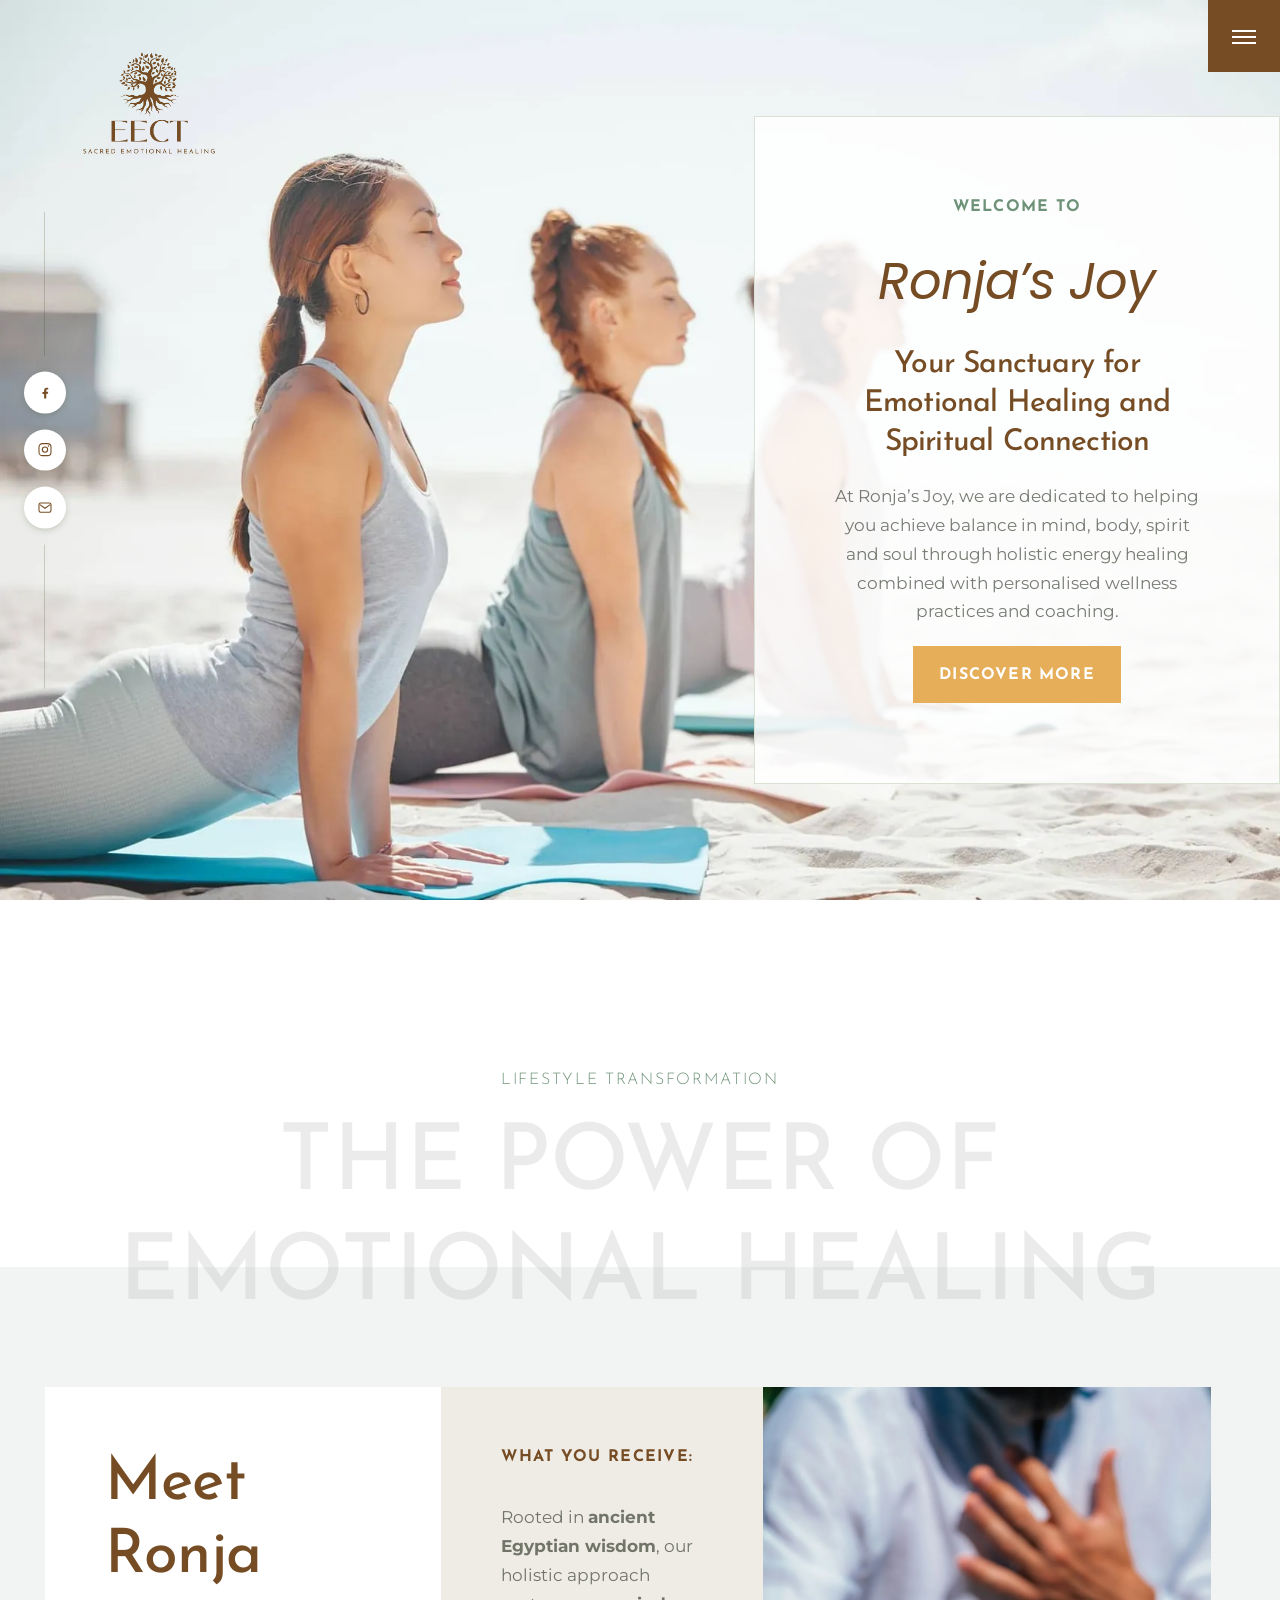
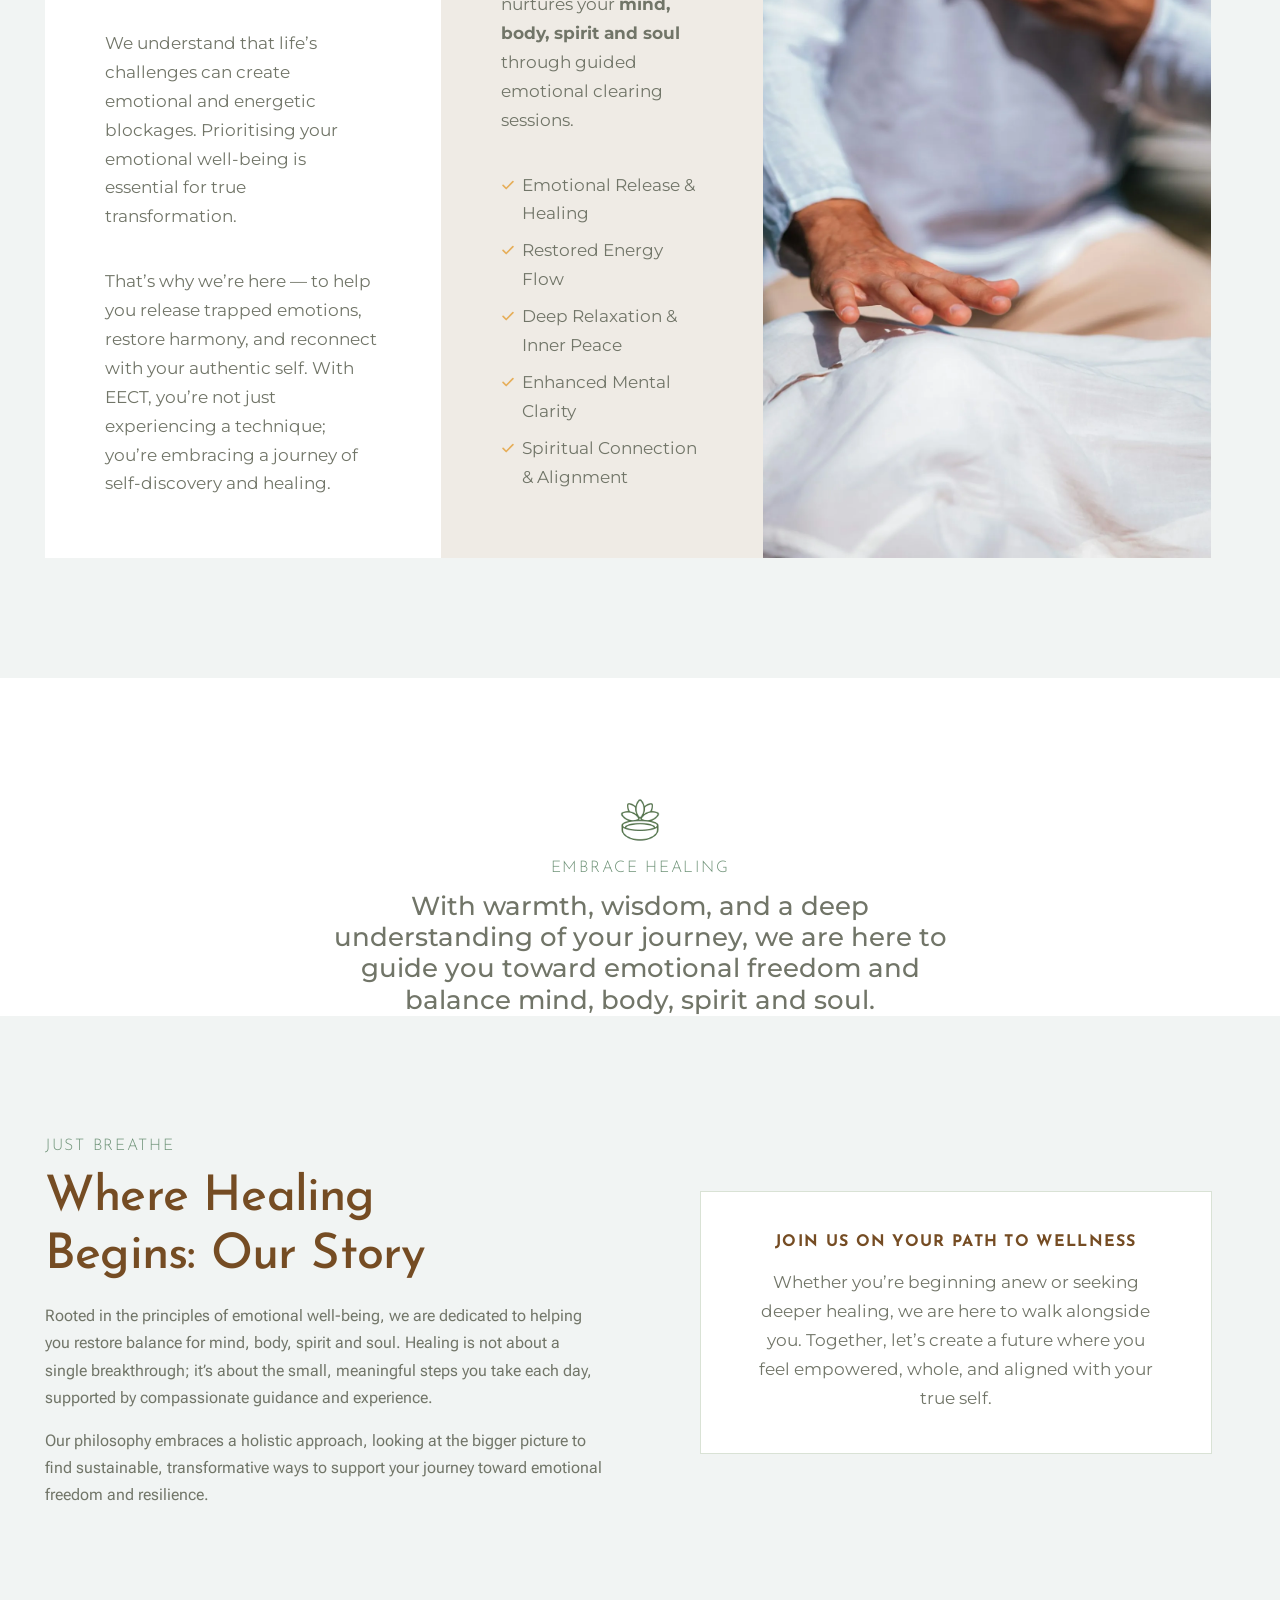
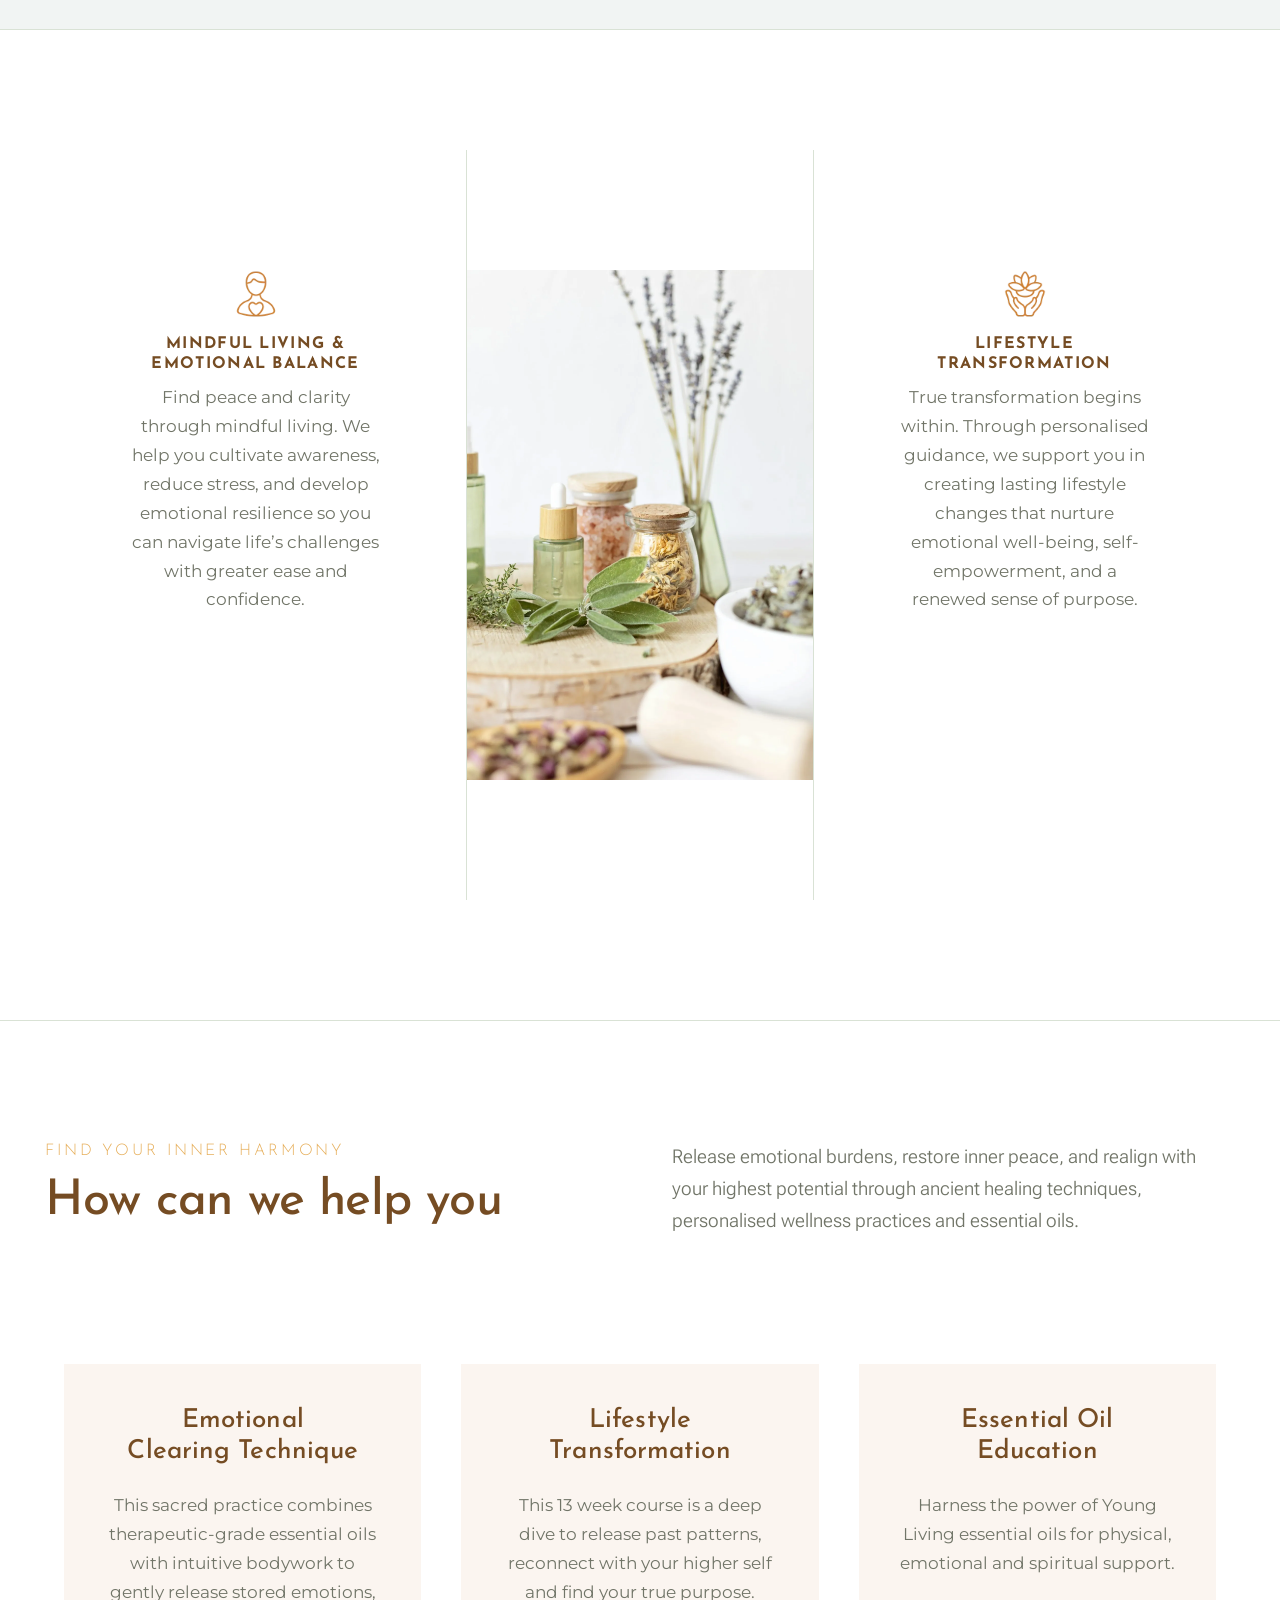
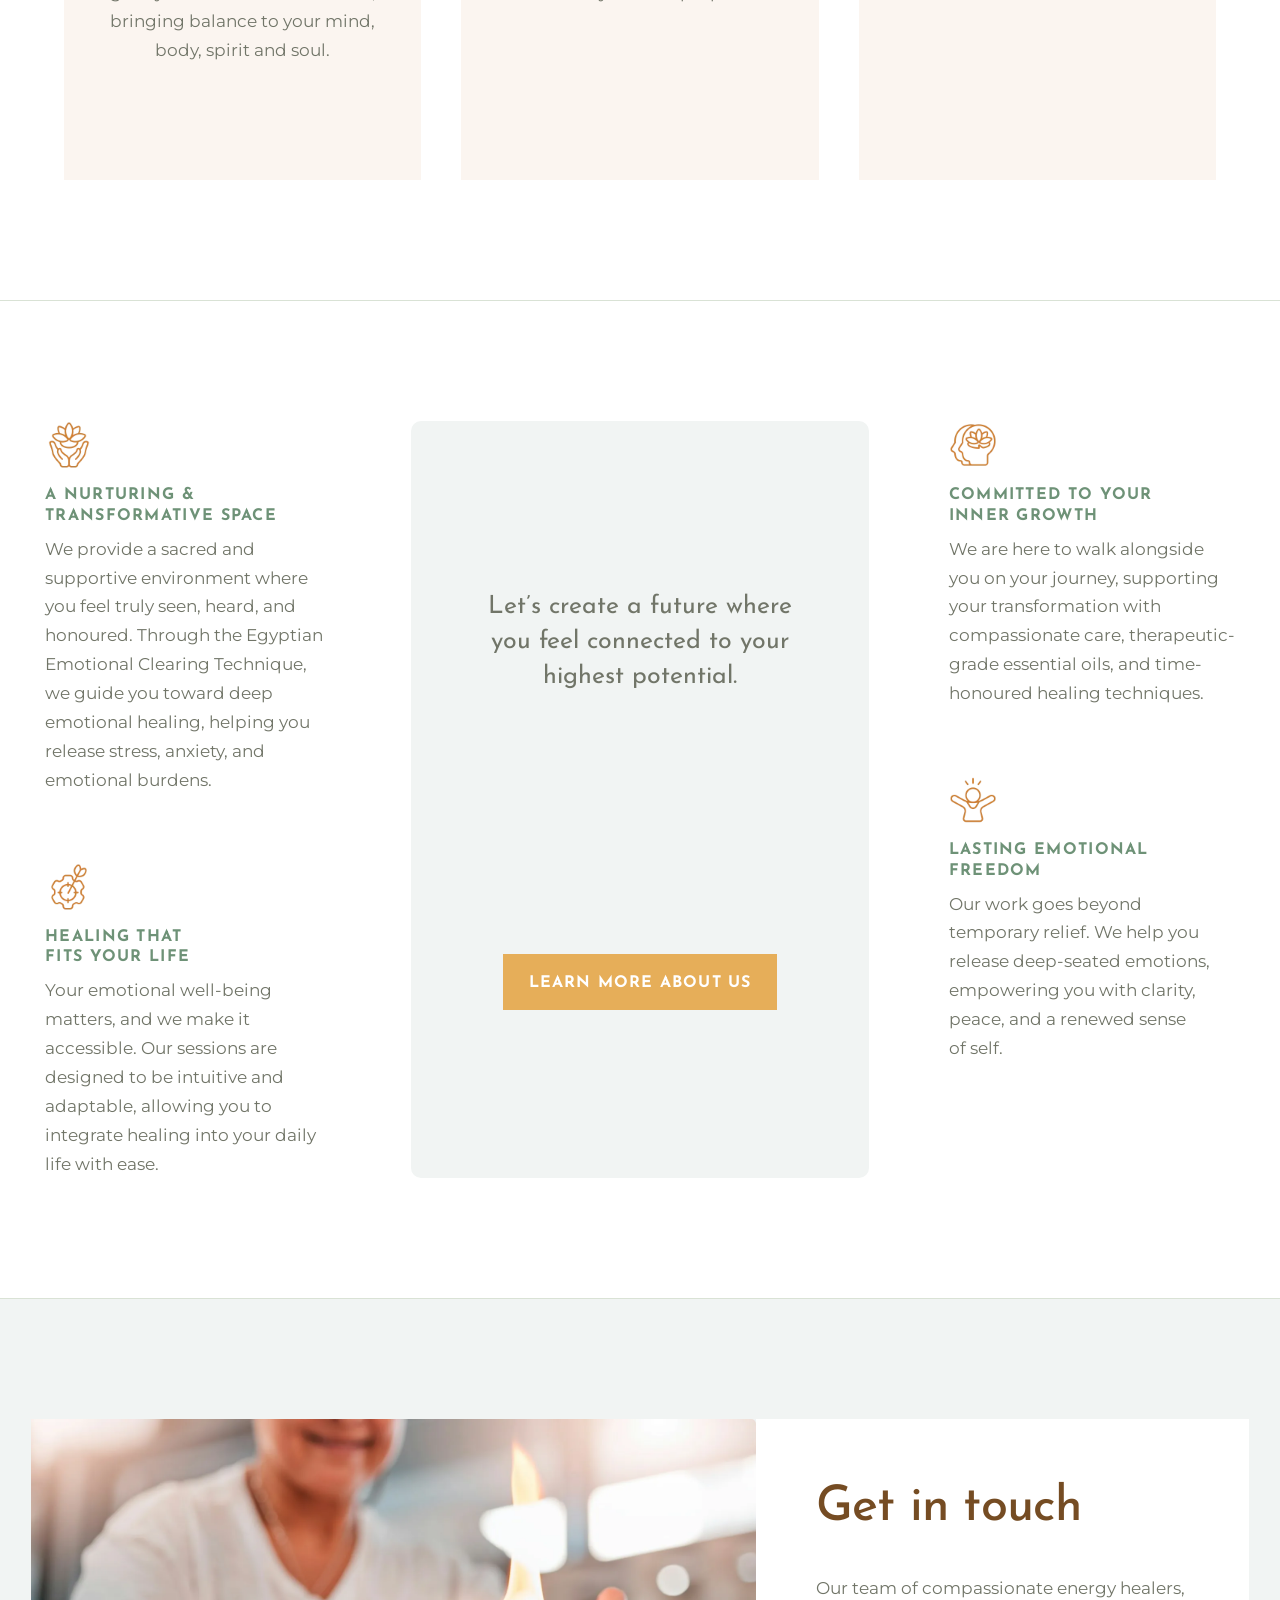
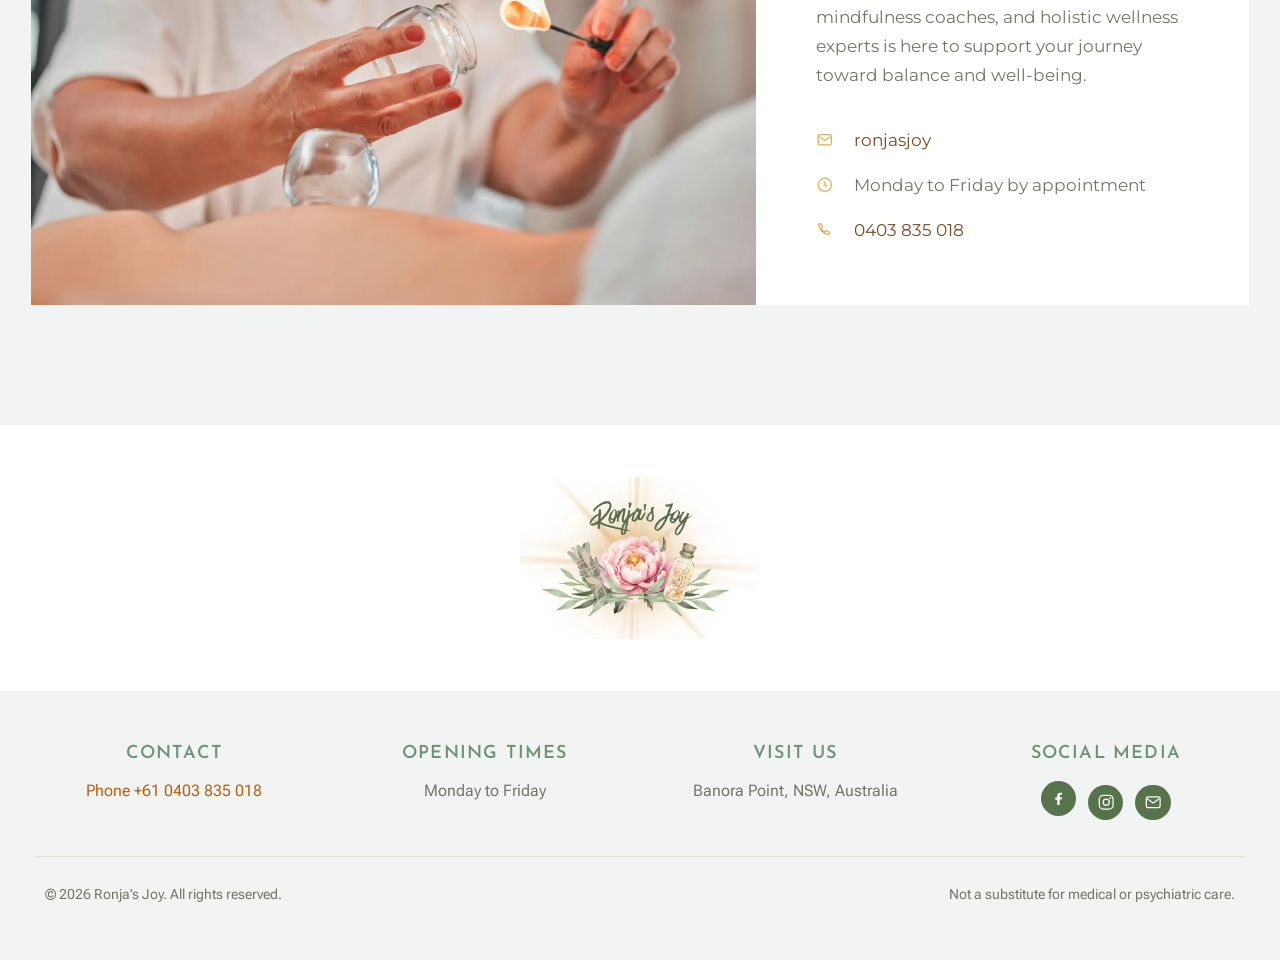
==== commit 1939afde: "Rebuild the home page from measurements of the live site Same method as the inner pages: every value" ====
--- a/index.html
+++ b/index.html
@@ -10,7 +10,7 @@
 <link rel="apple-touch-icon" href="assets/img/favicon-180.png">
 <link rel="preconnect" href="https://fonts.googleapis.com">
 <link rel="preconnect" href="https://fonts.gstatic.com" crossorigin>
-<link href="https://fonts.googleapis.com/css2?family=Josefin+Sans:ital,wght@0,300;0,400;0,500;0,600;0,700;1,400;1,500&family=Montserrat:wght@300;400;500;600&family=Roboto+Flex:wght@300;400;500;600&family=Oranienbaum&display=swap" rel="stylesheet">
+<link href="https://fonts.googleapis.com/css2?family=Josefin+Sans:wght@300;400;500;600;700&family=Poppins:ital,wght@1,400&family=Montserrat:wght@300;400;500;600&family=Roboto+Flex:wght@300;400;500;600&family=Oranienbaum&display=swap" rel="stylesheet">
 <link rel="stylesheet" href="assets/styles.css">
 <script src="assets/site.js" defer></script>
 </head>
@@ -121,14 +121,14 @@
         <p>Our philosophy embraces a holistic approach, looking at the bigger picture to find sustainable, transformative ways to support your journey toward emotional freedom and resilience.</p>
       </div>
       <div class="bordered-panel stack stack--center">
-        <p class="eyebrow eyebrow--gold">Join Us on Your Path to Wellness</p>
+        <h3>Join Us on Your Path to Wellness</h3>
         <p>Whether you&rsquo;re beginning anew or seeking deeper healing, we are here to walk alongside you. Together, let&rsquo;s create a future where you feel empowered, whole, and aligned with your true self.</p>
       </div>
     </div>
   </section>
 
   <!-- Two icon blocks flanking a photograph -->
-  <section class="section section--paper">
+  <section class="section section--paper section--ruled">
     <div class="wrap trio trio--flank">
       <article class="feature feature--center">
         <img src="assets/img/Wellbeing_updated-1.webp" width="64" height="64" alt="">
@@ -172,8 +172,8 @@
   </section>
 
   <!-- Four features flanking a pull panel -->
-  <section class="section section--paper">
-    <div class="wrap trio trio--flank">
+  <section class="section section--paper section--ruled">
+    <div class="wrap trio trio--flank trio--flank--panel">
       <div class="stack">
       <article class="feature">
         <img src="assets/img/Spirituality_updated-1.webp" width="64" height="64" alt="">
--- a/assets/styles.css
+++ b/assets/styles.css
@@ -1272,7 +1272,8 @@
 .contact-rows svg { width: 1.1rem; height: 1.1rem; color: var(--gold); }
 .contact-rows a { color: var(--accent); text-decoration: none; }
 .contact-rows a:hover { text-decoration: underline; text-underline-offset: 3px; }
-.contact-card h2 { font-size: var(--step-3); }
+/* "Get in touch" is the kit h2 at 49px on the live page, not a step down */
+.contact-card h2 { font-size: 49px; }
 
 /* Footer columns: keep single-line entries on one line */
 .footer-col li { text-wrap: nowrap; }
@@ -2060,3 +2061,195 @@
 /* Feature headings: brand brown beside the photograph, sage around the panel */
 .feature h3, .feature h4 { color: #6E9277; }
 .trio--flank > .feature h3 { color: #754C23; }
+
+/* ==========================================================================
+   20. HOME PAGE — measured off the live page at 1440px
+   Same method as section 19: getBoundingClientRect and getComputedStyle on
+   the running site, then reproduced. Container ids are given so each value
+   can be traced back.
+   ========================================================================== */
+
+/* Paragraph default is the kit body token f4cdd3a — Roboto Flex 16/400.
+   17px was too big; only the home page's text widgets override it, and they
+   override it to Montserrat, not to a larger Roboto Flex. */
+body { font-size: 16px; }
+.service-card p, .help-card p, .reason-card p, .offer-card p,
+.contact-list li, .contact-list a { font-size: 16px; }
+
+/* Home text widgets: Montserrat 17/400 */
+.hero-card p:not(.eyebrow):not(.hero-promise), .trio-card p, .bordered-panel p, .pull-panel p,
+.contact-card p, .card--beige p, .feature p, .contact-rows li {
+  font-family: var(--font-body);
+  font-size: 17px;
+  font-weight: 400;
+  line-height: 1.7em;
+}
+
+/* --- Hero (500f8855) — full-viewport photograph, translucent card ------- */
+.hero-split { min-height: 900px; background: none; }
+/* A fixed row height, not min-height: the photograph is 1440x961 and would
+   otherwise set the band's height from its own aspect ratio. */
+.hero-split .hero-media { grid-area: 1 / 1; height: 900px; min-height: 0; }
+.hero-split .hero-media img { object-position: 0% 50%; }
+.hero-split .hero-card {
+  /* 7eaee6c1: 526 wide, 80px padding, white at 86%, right-aligned inside
+     the hero's own 1315px content box and vertically centred. */
+  width: 526px;
+  padding: 80px;
+  background: rgba(255, 255, 255, 0.86);
+  margin: 0 max(0px, calc((100% - 1315px) / 2)) 0 0;
+}
+.hero-split .hero-card > * { max-width: none; }
+.hero-split .hero-card .stack > * + * { margin-top: 20px; }
+/* The wordmark is the one place the site uses Poppins */
+.hero-split h1 {
+  font-family: "Poppins", "Josefin Sans", Georgia, serif;
+  font-style: italic;
+  font-size: 51px;
+  font-weight: 400;
+  line-height: 1.7em;
+  letter-spacing: -0.8px;
+  color: #754C23;
+}
+.hero-split .hero-promise {
+  font-family: var(--font-display);
+  font-size: 30px;
+  font-weight: 500;
+  line-height: 1.3em;
+  letter-spacing: -0.8px;
+  color: #754C23;
+}
+@media (max-width: 1024px) {
+  .hero-split, .hero-split .hero-media { min-height: 0; height: auto; }
+  .hero-split .hero-media { min-height: 60vh; }
+  .hero-split .hero-card { width: auto; padding: 40px 28px; margin: 0; }
+}
+
+/* --- Faded divider heading (7537eeea): 120px above, nothing below ------- */
+.section--flush-bottom { padding-block: 120px 0; }
+.section--flush-bottom .wrap { padding-top: 50px; }
+.section--flush-bottom .stack > * + * { margin-top: 20px; }
+.section--flush-bottom .watermark { margin-bottom: -65px; max-width: none; }
+.section--flush-top { padding-top: 120px; }
+
+/* --- Meet Ronja row (e9d1c41): 396 / 321 / 448, 60px cards, no gap ----- */
+.trio--flush { grid-template-columns: 33.3% 27% 37.647%; gap: 0; }
+.trio--flush .trio-card { padding: 60px; }
+.trio--flush .trio-card > * + * { margin-top: 20px; }
+@media (max-width: 1024px) {
+  .trio--flush { grid-template-columns: 1fr; }
+  .trio--flush .trio-card { padding: 40px 28px; }
+}
+
+/* --- Embrace Healing (da7c132): 627px box, Montserrat 26/500 ----------- */
+.section--tight.section--paper > .wrap--narrow { max-width: 647px; }
+.section--tight.section--paper .lede {
+  font-family: var(--font-body);
+  font-size: 26px;
+  font-weight: 500;
+  line-height: 1.2em;
+  color: #717568;
+}
+
+/* --- Our Story (44caa5b7): 595 / 512, 60px gap, white panel at 40px ---- */
+.split--wide-text { grid-template-columns: 50% 43.025%; column-gap: 60px; }
+.bordered-panel { background: #FFFFFF; border: 0; padding: 40px; }
+.bordered-panel h3 {
+  font-family: var(--font-display);
+  font-size: 16px;
+  font-weight: 700;
+  text-transform: uppercase;
+  line-height: 1.3em;
+  letter-spacing: 1.3px;
+  color: #754C23;
+  text-align: center;
+}
+.bordered-panel p { text-align: center; }
+
+/* --- Icon blocks flanking a photograph (7090bb09): 421 / 348 / 421 ----- */
+.trio--flank { grid-template-columns: 421fr 348fr 421fr; gap: 0; align-items: stretch; }
+.trio--flank > .feature { padding: 120px 80px; }
+.trio--flank > .trio-media { padding-block: 120px; }
+/* Second flank row (363c58ea): 298 / 476 / 298 with an 80px gutter */
+.trio--flank--panel { grid-template-columns: 298fr 476fr 298fr; column-gap: 80px; }
+.trio--flank--panel > .feature, .trio--flank--panel > .stack { padding: 0; }
+@media (max-width: 1024px) {
+  .trio--flank, .trio--flank--panel { grid-template-columns: 1fr; row-gap: 40px; }
+  .trio--flank > .feature { padding: 0; }
+  .trio--flank > .trio-media { padding-block: 0; }
+}
+
+/* --- "How can we help you" intro (6987f9ba): 524 beside 559 ------------ */
+.intro-split { grid-template-columns: 524fr 559fr; column-gap: 100px; align-items: start; }
+.intro-split .stack p:not(.eyebrow) { text-align: left; }
+@media (max-width: 1024px) { .intro-split { grid-template-columns: 1fr; row-gap: 24px; } }
+
+/* --- Service cards (2385a104): 357 wide, 40px, on the accent fill ------
+   .section--paper .card--beige (0,2,0) used to win with an opaque cream. */
+.section--paper .card--beige, .card--beige { background: #D39D711A; padding: 40px; }
+.cards { grid-template-columns: repeat(3, 30.017%); justify-content: center; gap: 40px; }
+.cards.section-body { margin-top: 120px; }
+@media (max-width: 1024px) { .cards { grid-template-columns: 1fr; } }
+
+/* --- Pull panel (98eec86): linen, 50px, Josefin 25/400 ----------------- */
+.pull-panel { background: #F1F4F3; padding: 50px; text-align: center; }
+.pull-panel p {
+  font-family: var(--font-display);
+  font-size: 25px;
+  font-weight: 400;
+  line-height: 1.4em;
+  color: #717568;
+}
+
+/* --- Get in touch (6a3be415): 1218px box, 725 photo beside a 493 card -- */
+.contact-split { max-width: 1218px; margin-inline: auto; padding-inline: 0; grid-template-columns: 725fr 493fr; gap: 0; }
+.contact-split .contact-media { border-radius: 0 5px 0 0; overflow: hidden; }
+.contact-split .contact-card { padding: 60px; }
+.contact-split .contact-card > * + * { margin-top: 20px; }
+@media (max-width: 1024px) {
+  .contact-split { grid-template-columns: 1fr; padding-inline: clamp(1.25rem, 0.6rem + 2.6vw, 2.5rem); }
+  .contact-split .contact-card { padding: 40px 28px; }
+}
+
+@media (max-width: 1024px) {
+  .split--wide-text { grid-template-columns: 1fr; row-gap: 40px; }
+}
+
+/* ==========================================================================
+   21. HAIRLINES
+   The original rules several bands and cards with 1px borders in the kit's
+   border colours — 2e5e5a6 (#D9E2D5) and 86ade31 (#CD7F3252). They are faint
+   but they are what separates the icon rows and the offer cards.
+   ========================================================================== */
+.section--ruled { border-block: 1px solid #D9E2D5; }        /* 7090bb09 · 363c58ea · 2b3d68ac · 77288e48 */
+.trio--flank > .trio-media { border-inline: 1px solid #D9E2D5; }  /* 1ec51982 */
+.bordered-panel { border: 1px solid #D9E2D5; }              /* 3e7f3a2d */
+.hero-split .hero-card { border: 1px solid #D9E2D5; }       /* 7eaee6c1 */
+.service-card { border: 1px solid #FFFFFF; }                /* 748fe328 */
+.inspire-split > :last-child { border-left: 1px solid #D9E2D5; padding-left: 40px; }  /* f40e0f3 */
+.help-card { border: 1px solid #CD7F3252; }                 /* 4753d644 */
+.story-band { border-block: 1px solid #D9E2D5; }            /* 77288e48 */
+.pro-split .pro-photo { border-right: 1px solid #CD7F3252; }/* 214c5a41 */
+.offer-card { border: 1px solid #D9E2D5; }                  /* 5d2d6dec */
+.offer-card .place { border-bottom: 1px solid #D9E2D5; padding-bottom: 15px; }  /* bca8dab */
+@media (max-width: 1024px) {
+  .trio--flank > .trio-media { border-inline: 0; }
+  .inspire-split > :last-child { border-left: 0; padding-left: 0; }
+  .pro-split .pro-photo { border-right: 0; }
+}
+
+/* Icon lists (1d792901 · 70d48051): gold 14px ticks, Montserrat text, no
+   dividers between rows — the original draws none. */
+.checklist { gap: 8px; }
+.checklist li {
+  grid-template-columns: 14px 1fr;
+  gap: 4px 7px;
+  padding-bottom: 0;
+  border-bottom: 0;
+  font-family: var(--font-body);
+  font-size: 17px;
+  line-height: 1.7em;
+  color: #717568;
+}
+.checklist .tick { color: #E6AE59; margin-top: 7px; }
+.checklist .tick svg { width: 14px; height: 14px; }
